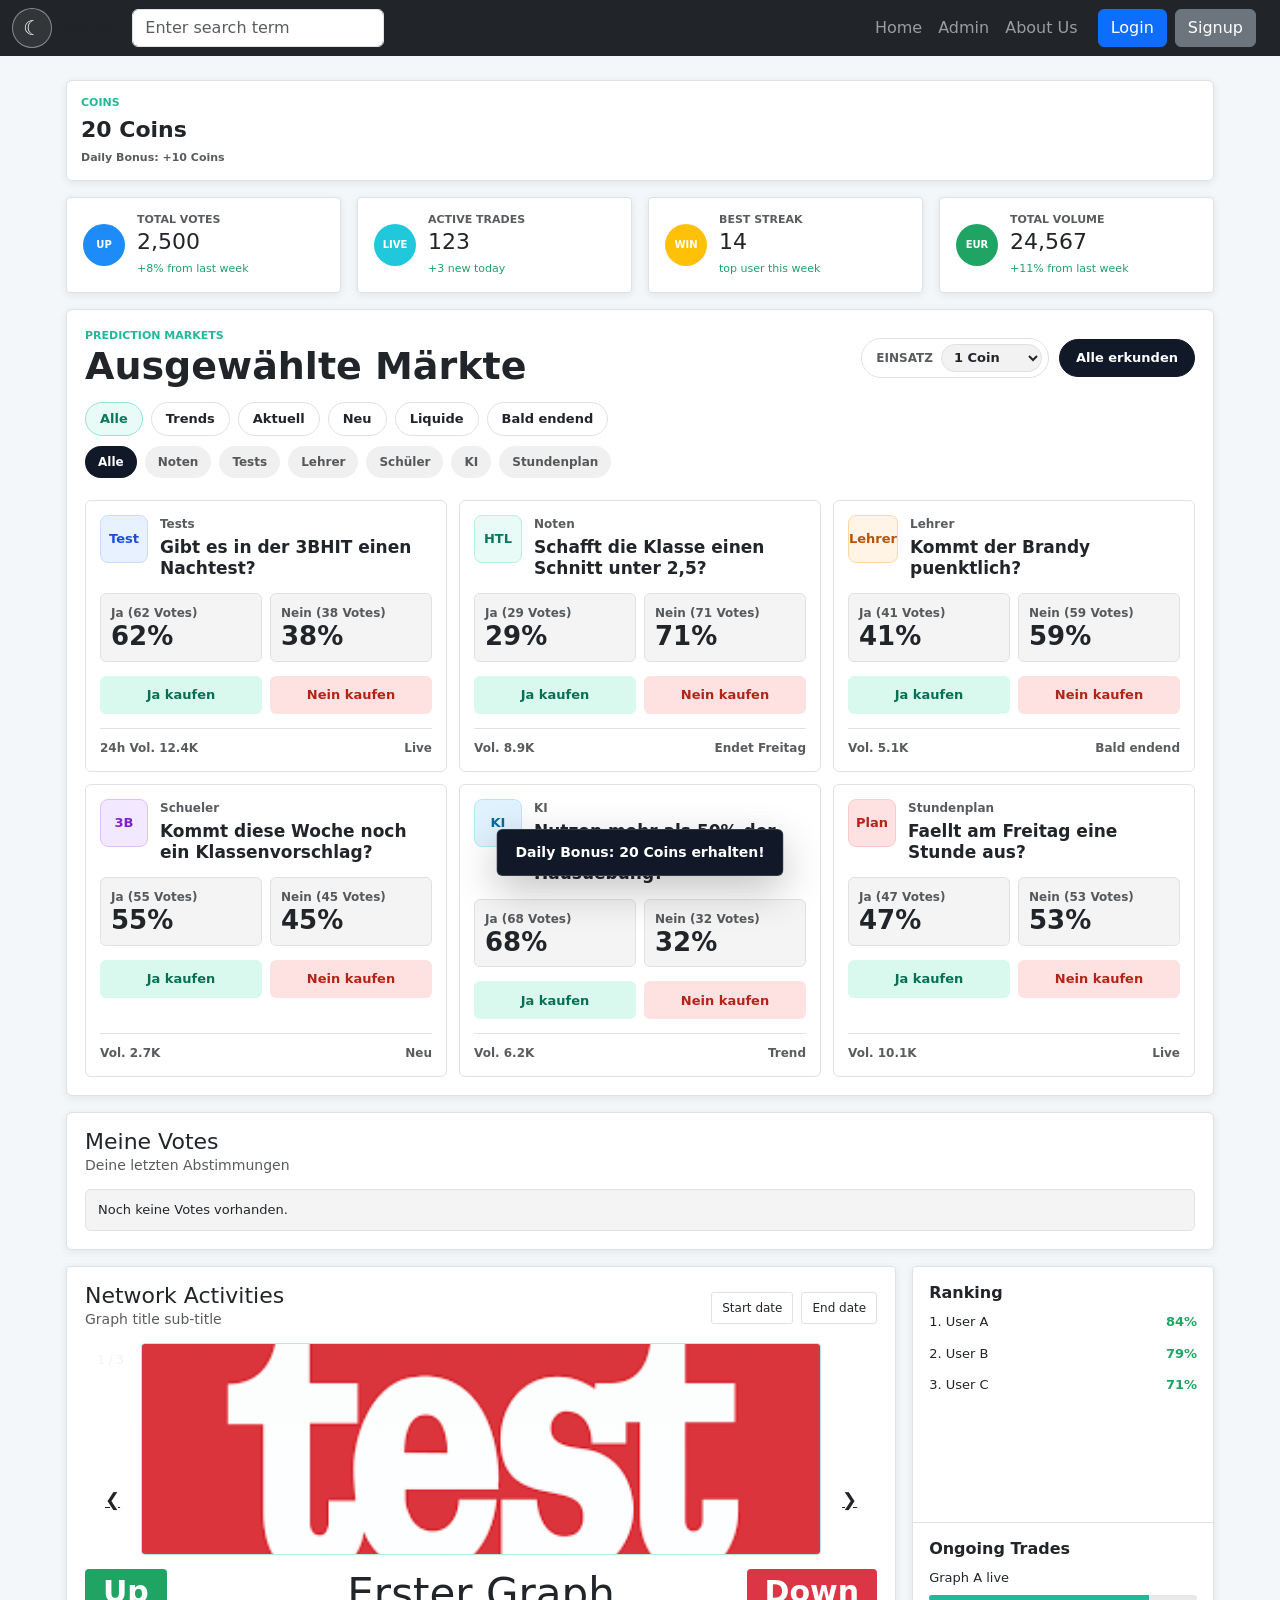
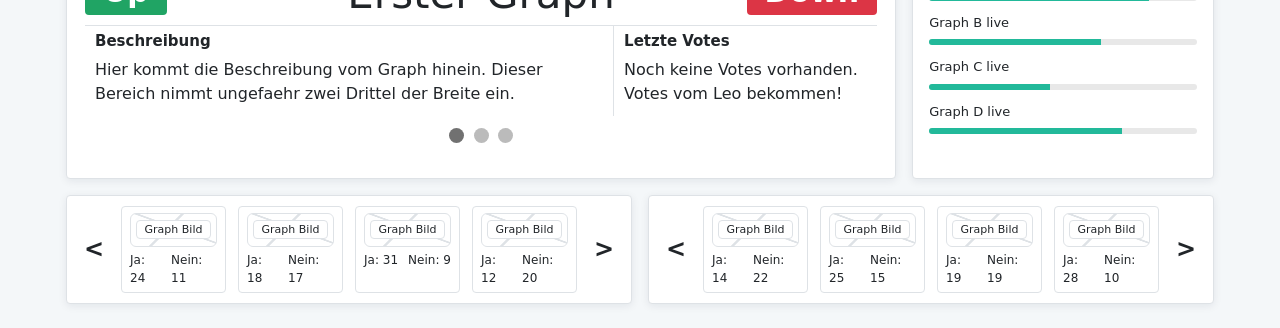
==== frontend/index.html @ 271ba91c "Added a Admin Page" ====
<!DOCTYPE html>
<html lang="en" data-bs-theme="light">
<head>
    <meta charset="UTF-8">
    <meta name="viewport" content="width=device-width, initial-scale=1.0">
    <title>Document</title>

    <!-- Bootstrap -->
    <script src="https://cdn.jsdelivr.net/npm/bootstrap@5.3.8/dist/js/bootstrap.bundle.min.js"></script>
    <link href="https://cdn.jsdelivr.net/npm/bootstrap@5.3.8/dist/css/bootstrap.min.css" rel="stylesheet">

    <link rel="stylesheet" href="style.css">
</head>

<body>
    <!--Navbar-->
    <nav class="navbar navbar-expand-lg navbar-dark bg-dark">
        <div class="container-fluid">

            <button class="navbar-toggler" type="button" data-bs-toggle="collapse" data-bs-target="#navbarNav">
                <span class="navbar-toggler-icon"></span>
            </button>

            <!-- Mode Button -->
            <button type="button" class="theme-toggle" id="ChangeModeButton" aria-label="Dark Mode aktivieren" title="Dark Mode aktivieren">
                <span id="modeIcon" aria-hidden="true">☾</span>
            </button>
<!--////////////////////////////////////////////////////////////////////////////////////////////////////////////////////////////////////////////////////////////////////////////////////////-->

            <!--Suchleiste-->
            <div class="navbar-search">
                <form>
                    <label for="search">Search:</label>
                    <input type="text" class="form-control" id="search" placeholder="Enter search term">
                </form>
            </div>

            <div class="collapse navbar-collapse" id="navbarNav">
                <ul class="navbar-nav">
                    <li class="nav-item"><a class="nav-link" href="#">Home</a></li>
                    <li class="nav-item"><a class="nav-link" href="admin.html">Admin</a></li>
                    <li class="nav-item"><a class="nav-link" href="#">About Us</a></li>
                </ul>
            </div>

            <div class="auth-area">
                <!--Login/Signup-->
                <div class="auth-buttons">
                    <button type="button" class="btn btn-primary" id="openLoginModal">Login</button>
                    <button type="button" class="btn btn-secondary" id="openSignupModal">Signup</button>
                </div>
            </div>
        </div>
    </nav>
<!--////////////////////////////////////////////////////////////////////////////////////////////////////////////////////////////////////////////////////////////////////////////////////////-->

<!-- Login Modal Logik -->
    <div class="auth-modal" id="loginModal">
        <form class="auth-modal-content auth-animate" action="/action_page.php" method="post">
            <div class="auth-modal-header">
                <h2>Login</h2>
                <button type="button" class="auth-close" data-close-modal="loginModal" title="Close Modal">&times;</button>
            </div>

            <label for="loginUsername"><b>Username</b></label>
            <input type="text" id="loginUsername" placeholder="Enter Username" name="uname" required>

            <label for="loginPassword"><b>Password</b></label>
            <input type="password" id="loginPassword" placeholder="Enter Password" name="psw" required>

            <button type="submit" class="auth-submit">Login</button>

            <label class="auth-checkbox">
                <input type="checkbox" checked="checked" name="remember"> Remember me
            </label>

            <div class="auth-modal-footer">
                <button type="button" class="auth-cancel" data-close-modal="loginModal">Cancel</button>
                <span>Forgot <a href="#">password?</a></span>
            </div>
        </form>
    </div>
<!--////////////////////////////////////////////////////////////////////////////////////////////////////////////////////////////////////////////////////////////////////////////////////////-->

<!-- Signup Modal Logik -->
    <div class="auth-modal" id="signupModal">
        <form class="auth-modal-content auth-animate" action="/action_page.php" method="post">
            <div class="auth-modal-header">
                <h2>Sign Up</h2>
                <button type="button" class="auth-close" data-close-modal="signupModal" title="Close Modal">&times;</button>
            </div>

            <label for="signupEmail"><b>Email</b></label>
            <input type="text" id="signupEmail" placeholder="Enter Email" name="email" required>

            <label for="signupPassword"><b>Password</b></label>
            <input type="password" id="signupPassword" placeholder="Enter Password" name="psw" required>

            <label for="signupPasswordRepeat"><b>Repeat Password</b></label>
            <input type="password" id="signupPasswordRepeat" placeholder="Repeat Password" name="psw-repeat" required>

            <label class="auth-checkbox">
                <input type="checkbox" checked="checked" name="remember"> Remember me
            </label>

            <p>By creating an account you agree to our <a href="#">Terms & Privacy</a>.</p>

            <div class="auth-actions">
                <button type="button" class="auth-cancel" data-close-modal="signupModal">Cancel</button>
                <button type="submit" class="auth-submit">Sign Up</button>
            </div>
        </form>
    </div>
<!--////////////////////////////////////////////////////////////////////////////////////////////////////////////////////////////////////////////////////////////////////////////////////////-->
    <div class="page-content">
        <aside class="coin-system" aria-label="Coin Punktesystem">
            <span class="coin-label">Coins</span>
            <strong><span id="coinBalance">10</span> Coins</strong>
            <small>Daily Bonus: +10 Coins</small> <!-- Einlösen von Bonus -->
        </aside>

        <section class="stats-grid">
            <article class="stat-card">
                <span class="stat-icon stat-blue">UP</span>
                <div>
                    <p>Total Votes</p>
                    <strong>2,500</strong>
                    <small>+8% from last week</small>
                </div>
            </article>
            <article class="stat-card">
                <span class="stat-icon stat-cyan">LIVE</span>
                <div>
                    <p>Active Trades</p>
                    <strong>123</strong>
                    <small>+3 new today</small>
                </div>
            </article>
            <article class="stat-card">
                <span class="stat-icon stat-yellow">WIN</span>
                <div>
                    <p>Best Streak</p>
                    <strong>14</strong>
                    <small>top user this week</small>
                </div>
            </article>
            <article class="stat-card">
                <span class="stat-icon stat-green">EUR</span>
                <div>
                    <p>Total Volume</p>
                    <strong>24,567</strong>
                    <small>+11% from last week</small>
                </div>
            </article>
        </section>

        <section class="market-discovery">
            <div class="market-discovery-header">
                <div>
                    <span class="market-kicker">Prediction Markets</span>
                    <h1>Ausgewählte Märkte</h1>
                </div>
                <div class="market-header-actions">
                    <label class="stake-control" for="coinStake">
                        Einsatz
                        <select id="coinStake">
                            <option value="1">1 Coin</option>
                            <option value="5">5 Coins</option>
                            <option value="10">10 Coins</option>
                        </select>
                    </label>
                    <button type="button" class="market-action">Alle erkunden</button>
                </div>
            </div>

            <div class="market-tabs" aria-label="Market filters">
                <button type="button" class="is-selected" data-market-status="all">Alle</button>
                <button type="button" data-market-status="trend">Trends</button>
                <button type="button" data-market-status="live">Aktuell</button>
                <button type="button" data-market-status="new">Neu</button>
                <button type="button" data-market-status="liquid">Liquide</button>
                <button type="button" data-market-status="ending">Bald endend</button>
            </div>

            <div class="market-topic-row">
                <span class="is-selected" data-market-topic="all">Alle</span>
                <span data-market-topic="noten">Noten</span>
                <span data-market-topic="tests">Tests</span>
                <span data-market-topic="lehrer">Lehrer</span>
                <span data-market-topic="schueler">Schüler</span>
                <span data-market-topic="ki">KI</span>
                <span data-market-topic="stundenplan">Stundenplan</span>
            </div>

            <div class="market-card-grid" id="marketCardGrid">
                <article class="prediction-card" data-market-topic="tests" data-market-status="trend live liquid">
                    <div class="prediction-card-top">
                        <div class="prediction-icon">Test</div>
                        <div>
                            <p>Tests</p>
                            <h2>Gibt es in der 3BHIT einen Nachtest?</h2>
                        </div>
                    </div>
                    <div class="prediction-outcomes">
                        <div>
                            <span>Ja</span>
                            <strong>62%</strong>
                        </div>
                        <div>
                            <span>Nein</span>
                            <strong>38%</strong>
                        </div>
                    </div>
                    <div class="prediction-buttons">
                        <button type="button" class="buy-yes">Ja kaufen</button>
                        <button type="button" class="buy-no">Nein kaufen</button>
                    </div>
                    <footer>
                        <span>24h Vol. 12.4K</span>
                        <span>Live</span>
                    </footer>
                </article>

                <article class="prediction-card" data-market-topic="noten" data-market-status="live ending">
                    <div class="prediction-card-top">
                        <div class="prediction-icon prediction-icon-green">HTL</div>
                        <div>
                            <p>Noten</p>
                            <h2>Schafft die Klasse einen Schnitt unter 2,5?</h2>
                        </div>
                    </div>
                    <div class="prediction-outcomes">
                        <div>
                            <span>Ja</span>
                            <strong>29%</strong>
                        </div>
                        <div>
                            <span>Nein</span>
                            <strong>71%</strong>
                        </div>
                    </div>
                    <div class="prediction-buttons">
                        <button type="button" class="buy-yes">Ja kaufen</button>
                        <button type="button" class="buy-no">Nein kaufen</button>
                    </div>
                    <footer>
                        <span>Vol. 8.9K</span>
                        <span>Endet Freitag</span>
                    </footer>
                </article>

                <article class="prediction-card" data-market-topic="lehrer" data-market-status="trend ending">
                    <div class="prediction-card-top">
                        <div class="prediction-icon prediction-icon-orange">Lehrer</div>
                        <div>
                            <p>Lehrer</p>
                            <h2>Kommt der Brandy pünktlich?</h2>
                        </div>
                    </div>
                    <div class="prediction-outcomes">
                        <div>
                            <span>Ja</span>
                            <strong>41%</strong>
                        </div>
                        <div>
                            <span>Nein</span>
                            <strong>59%</strong>
                        </div>
                    </div>
                    <div class="prediction-buttons">
                        <button type="button" class="buy-yes">Ja kaufen</button>
                        <button type="button" class="buy-no">Nein kaufen</button>
                    </div>
                    <footer>
                        <span>Vol. 5.1K</span>
                        <span>Bald endend</span>
                    </footer>
                </article>

                <article class="prediction-card" data-market-topic="schueler" data-market-status="new live">
                    <div class="prediction-card-top">
                        <div class="prediction-icon prediction-icon-purple">3B</div>
                        <div>
                            <p>Schüler</p>
                            <h2>Kommt diese Woche noch ein Klassenvorschlag?</h2>
                        </div>
                    </div>
                    <div class="prediction-outcomes">
                        <div>
                            <span>Ja</span>
                            <strong>55%</strong>
                        </div>
                        <div>
                            <span>Nein</span>
                            <strong>45%</strong>
                        </div>
                    </div>
                    <div class="prediction-buttons">
                        <button type="button" class="buy-yes">Ja kaufen</button>
                        <button type="button" class="buy-no">Nein kaufen</button>
                    </div>
                    <footer>
                        <span>Vol. 2.7K</span>
                        <span>Neu</span>
                    </footer>
                </article>

                <article class="prediction-card" data-market-topic="ki" data-market-status="trend new">
                    <div class="prediction-card-top">
                        <div class="prediction-icon prediction-icon-blue">KI</div>
                        <div>
                            <p>KI</p>
                            <h2>Nutzen mehr als 50% der Klasse KI fuer die Hausuebung?</h2>
                        </div>
                    </div>
                    <div class="prediction-outcomes">
                        <div>
                            <span>Ja</span>
                            <strong>68%</strong>
                        </div>
                        <div>
                            <span>Nein</span>
                            <strong>32%</strong>
                        </div>
                    </div>
                    <div class="prediction-buttons">
                        <button type="button" class="buy-yes">Ja kaufen</button>
                        <button type="button" class="buy-no">Nein kaufen</button>
                    </div>
                    <footer>
                        <span>Vol. 6.2K</span>
                        <span>Trend</span>
                    </footer>
                </article>

                <article class="prediction-card" data-market-topic="stundenplan" data-market-status="live liquid">
                    <div class="prediction-card-top">
                        <div class="prediction-icon prediction-icon-red">Plan</div>
                        <div>
                            <p>Stundenplan</p>
                            <h2>Fällt am Freitag eine Stunde aus?</h2>
                        </div>
                    </div>
                    <div class="prediction-outcomes">
                        <div>
                            <span>Ja</span>
                            <strong>47%</strong>
                        </div>
                        <div>
                            <span>Nein</span>
                            <strong>53%</strong>
                        </div>
                    </div>
                    <div class="prediction-buttons">
                        <button type="button" class="buy-yes">Ja kaufen</button>
                        <button type="button" class="buy-no">Nein kaufen</button>
                    </div>
                    <footer>
                        <span>Vol. 10.1K</span>
                        <span>Live</span>
                    </footer>
                </article>
            </div>

            <div class="market-empty-state" id="marketEmptyState">
                Keine Markets gefunden.
            </div>
        </section>

        <section class="my-votes-panel">
            <div class="panel-header">
                <div>
                    <h2>Meine Votes</h2>
                    <span>Deine letzten Abstimmungen</span>
                </div>
            </div>
            <ul id="myVotesList" class="my-votes-list">
                <li>Noch keine Votes vorhanden.</li>
            </ul>
        </section>

        <section class="dashboard-main">
            <div class="graph-overview">
                <div class="panel-header">
                    <div>
                        <h2>Network Activities</h2>
                        <span>Graph title sub-title</span>
                    </div>
                    <div class="date-filter">
                        <button type="button">Start date</button>
                        <button type="button">End date</button>
                    </div>
                </div>

                <!-- Slideshow container -->
                <div class="slideshow-container">

            <!-- Full-width images with number and caption text -->
            <div class="mySlides slide-fade">
                <div class="numbertext">1 / 3</div>
                <div class="slide-image">
                    <img src="images/Download.png" alt="Testbild">
                </div>

                <div class="graph-vote-row">
                    <button type="button" class="vote-button vote-up">Up</button>
                    <h1 class="graph-title">Erster Graph</h1>
                    <button type="button" class="vote-button vote-down">Down</button>
                </div>

                <div class="graph-details">
                    <section class="graph-description">
                        <h2>Beschreibung</h2>
                        <p>Hier kommt die Beschreibung vom Graph hinein. Dieser Bereich nimmt ungefaehr zwei Drittel der Breite ein.</p>
                    </section>

                    <section class="latest-votes">
                        <h2>Letzte Votes</h2>
                        <p>Noch keine Votes vorhanden.</p>
                        <p>Votes vom Leo bekommen!</p>
                    </section>
                </div>
            </div>

            <div class="mySlides slide-fade">
                <div class="numbertext">2 / 3</div>
                <div class="slide-image">
                    <img src="images/Download.png" alt="Testbild">
                </div>

                <div class="graph-vote-row">
                    <button type="button" class="vote-button vote-up">Up</button>
                    <h1 class="graph-title">Zweiter Graph</h1>
                    <button type="button" class="vote-button vote-down">Down</button>
                </div>

                <div class="graph-details">
                    <section class="graph-description">
                        <h2>Beschreibung</h2>
                        <p>Beschreibung fuer den zweiten Graph. Auch dieser Text ist Teil der Slideshow.</p>
                    </section>

                    <section class="latest-votes">
                        <h2>Letzte Votes</h2>
                        <p>Vote 1: Up</p>
                        <p>Votes vom Leo bekommen!</p>
                    </section>
                </div>
            </div>

            <div class="mySlides slide-fade">
                <div class="numbertext">3 / 3</div>
                <div class="slide-image">
                    <img src="images/Download.png" alt="Testbild">
                </div>

                <div class="graph-vote-row">
                    <button type="button" class="vote-button vote-up">Up</button>
                    <h1 class="graph-title">Dritter Graph</h1>
                    <button type="button" class="vote-button vote-down">Down</button>
                </div>

                <div class="graph-details">
                    <section class="graph-description">
                        <h2>Beschreibung</h2>
                        <p>Beschreibung fuer den dritten Graph. Beim Weiterklicken wechselt jetzt der ganze Block.</p>
                    </section>

                    <section class="latest-votes">
                        <h2>Letzte Votes</h2>
                        <p>Vote 1: Down</p>
                        <p>Votes vom Leo bekommen!</p>
                    </section>
                </div>
            </div>
        </div>

        <!-- Next and previous buttons -->
        <a class="prev" onclick="plusSlides(-1)">&#10094;</a>
        <a class="next" onclick="plusSlides(1)">&#10095;</a>

        <!-- The dots/circles -->
        <div class="slide-dots">
            <span class="dot" onclick="currentSlide(1)"></span>
            <span class="dot" onclick="currentSlide(2)"></span>
            <span class="dot" onclick="currentSlide(3)"></span>
        </div>

            </div>

            <aside class="ongoing-trades-panel">
                <section class="ranking-section">
                    <h2>Ranking</h2>
                    <ul class="ranking-list">
                        <li><span>1. User A</span><strong>84%</strong></li>
                        <li><span>2. User B</span><strong>79%</strong></li>
                        <li><span>3. User C</span><strong>71%</strong></li>
                    </ul>
                </section>

                <section class="ongoing-section">
                    <h2>Ongoing Trades</h2>
                    <ul class="ongoing-list">
                        <li>
                            <span>Graph A live</span>
                            <div class="trade-progress"><span style="width: 82%"></span></div>
                        </li>
                        <li>
                            <span>Graph B live</span>
                            <div class="trade-progress"><span style="width: 64%"></span></div>
                        </li>
                        <li>
                            <span>Graph C live</span>
                            <div class="trade-progress"><span style="width: 45%"></span></div>
                        </li>
                        <li>
                            <span>Graph D live</span>
                            <div class="trade-progress"><span style="width: 72%"></span></div>
                        </li>
                    </ul>
                </section>
            </aside>
        </section>

    <div class="trades-area">
        <div class="expired-trades-wrapper">
            <div class="expired-trades-slider" data-trade-slider>
                <button type="button" class="trade-arrow trade-prev" data-trade-direction="-1">&lt;</button>

                <div class="trade-slide is-active">
                    <article class="expired-trade-card">
                        <div class="trade-graph-placeholder">
                            <span>Graph Bild</span>
                        </div>
                        <div class="trade-result">
                            <span>Ja: 24</span>
                            <span>Nein: 11</span>
                        </div>
                    </article>
                    <article class="expired-trade-card">
                        <div class="trade-graph-placeholder">
                            <span>Graph Bild</span>
                        </div>
                        <div class="trade-result">
                            <span>Ja: 18</span>
                            <span>Nein: 17</span>
                        </div>
                    </article>
                    <article class="expired-trade-card">
                        <div class="trade-graph-placeholder">
                            <span>Graph Bild</span>
                        </div>
                        <div class="trade-result">
                            <span>Ja: 31</span>
                            <span>Nein: 9</span>
                        </div>
                    </article>
                    <article class="expired-trade-card">
                        <div class="trade-graph-placeholder">
                            <span>Graph Bild</span>
                        </div>
                        <div class="trade-result">
                            <span>Ja: 12</span>
                            <span>Nein: 20</span>
                        </div>
                    </article>
                </div>

                <div class="trade-slide">
                    <article class="expired-trade-card">
                        <div class="trade-graph-placeholder">
                            <span>Graph Bild</span>
                        </div>
                        <div class="trade-result">
                            <span>Ja: 20</span>
                            <span>Nein: 14</span>
                        </div>
                    </article>
                    <article class="expired-trade-card">
                        <div class="trade-graph-placeholder">
                            <span>Graph Bild</span>
                        </div>
                        <div class="trade-result">
                            <span>Ja: 27</span>
                            <span>Nein: 8</span>
                        </div>
                    </article>
                    <article class="expired-trade-card">
                        <div class="trade-graph-placeholder">
                            <span>Graph Bild</span>
                        </div>
                        <div class="trade-result">
                            <span>Ja: 16</span>
                            <span>Nein: 21</span>
                        </div>
                    </article>
                    <article class="expired-trade-card">
                        <div class="trade-graph-placeholder">
                            <span>Graph Bild</span>
                        </div>
                        <div class="trade-result">
                            <span>Ja: 30</span>
                            <span>Nein: 13</span>
                        </div>
                    </article>
                </div>

                <button type="button" class="trade-arrow trade-next" data-trade-direction="1">&gt;</button>
            </div>

            <div class="expired-trades-slider" data-trade-slider>
                <button type="button" class="trade-arrow trade-prev" data-trade-direction="-1">&lt;</button>

                <div class="trade-slide is-active">
                    <article class="expired-trade-card">
                        <div class="trade-graph-placeholder">
                            <span>Graph Bild</span>
                        </div>
                        <div class="trade-result">
                            <span>Ja: 14</span>
                            <span>Nein: 22</span>
                        </div>
                    </article>
                    <article class="expired-trade-card">
                        <div class="trade-graph-placeholder">
                            <span>Graph Bild</span>
                        </div>
                        <div class="trade-result">
                            <span>Ja: 25</span>
                            <span>Nein: 15</span>
                        </div>
                    </article>
                    <article class="expired-trade-card">
                        <div class="trade-graph-placeholder">
                            <span>Graph Bild</span>
                        </div>
                        <div class="trade-result">
                            <span>Ja: 19</span>
                            <span>Nein: 19</span>
                        </div>
                    </article>
                    <article class="expired-trade-card">
                        <div class="trade-graph-placeholder">
                            <span>Graph Bild</span>
                        </div>
                        <div class="trade-result">
                            <span>Ja: 28</span>
                            <span>Nein: 10</span>
                        </div>
                    </article>
                </div>

                <div class="trade-slide">
                    <article class="expired-trade-card">
                        <div class="trade-graph-placeholder">
                            <span>Graph Bild</span>
                        </div>
                        <div class="trade-result">
                            <span>Ja: 11</span>
                            <span>Nein: 26</span>
                        </div>
                    </article>
                    <article class="expired-trade-card">
                        <div class="trade-graph-placeholder">
                            <span>Graph Bild</span>
                        </div>
                        <div class="trade-result">
                            <span>Ja: 22</span>
                            <span>Nein: 16</span>
                        </div>
                    </article>
                    <article class="expired-trade-card">
                        <div class="trade-graph-placeholder">
                            <span>Graph Bild</span>
                        </div>
                        <div class="trade-result">
                            <span>Ja: 35</span>
                            <span>Nein: 7</span>
                        </div>
                    </article>
                    <article class="expired-trade-card">
                        <div class="trade-graph-placeholder">
                            <span>Graph Bild</span>
                        </div>
                        <div class="trade-result">
                            <span>Ja: 17</span>
                            <span>Nein: 24</span>
                        </div>
                    </article>
                </div>

                <button type="button" class="trade-arrow trade-next" data-trade-direction="1">&gt;</button>
            </div>
        </div>
    </div>
    </div>

<footer>
    
</footer>

    <div class="vote-toast" id="voteToast" role="status" aria-live="polite"></div>

    <script src="script.js"></script>
</body>
</html>
---- frontend/style.css ----
html,
body {
    overflow-x: hidden;
}

body {
    background: #f4f7f9;
    transition: 0.3s;
}

[data-bs-theme="dark"] body {
    background: #101722;
}

.navbar .container-fluid {
  gap: 12px;
}

.nav-link:hover {
    transform: scale(1.1);
}

.navbar-toggler {
    border: none;
}

.theme-toggle {
  align-items: center;
  background: rgba(255, 255, 255, 0.08);
  border: 1px solid rgba(255, 255, 255, 0.42);
  border-radius: 50%;
  color: #ffffff;
  cursor: pointer;
  display: inline-flex;
  flex: 0 0 40px;
  font-size: 20px;
  height: 40px;
  justify-content: center;
  line-height: 1;
  transition: background 0.2s ease, transform 0.2s ease;
  width: 40px;
}

.theme-toggle:hover {
  background: rgba(255, 255, 255, 0.18);
  transform: translateY(-1px);
}

.auth-area {
  position: relative;
}

.auth-buttons {
  display: flex;
  gap: 8px;
  padding-right: 12px;
}

#navbarNav {
  flex-grow: 0;
  margin-left: auto;
}

.navbar-search {
  flex: 0 1 320px;
}

.navbar-search form {
  align-items: center;
  display: flex;
  gap: 8px;
  margin: 0;
}

.navbar-search .form-control {
  min-width: 0;
}

.auth-modal {
  display: none;
  position: fixed;
  z-index: 1050;
  left: 0;
  top: 0;
  width: 100%;
  height: 100%;
  overflow: auto;
  background-color: rgba(0, 0, 0, 0.55);
  padding: 60px 16px 24px;
}

.auth-modal.is-open {
  display: block;
}

.auth-modal-content {
  background-color: var(--bs-body-bg);
  color: var(--bs-body-color);
  margin: 0 auto;
  border: 1px solid var(--bs-border-color);
  border-radius: 8px;
  width: min(100%, 520px);
  padding: 24px;
  box-shadow: 0 18px 50px rgba(0, 0, 0, 0.35);
}

.auth-modal-header {
  display: flex;
  align-items: center;
  justify-content: space-between;
  gap: 16px;
  margin-bottom: 16px;
}

.auth-modal-header h2 {
  margin: 0;
  font-size: 28px;
}

.auth-close {
  border: 0;
  background: transparent;
  color: var(--bs-body-color);
  cursor: pointer;
  font-size: 34px;
  font-weight: bold;
  line-height: 1;
  padding: 0 4px;
}

.auth-close:hover {
  color: #dc3545;
}

.auth-modal input[type=text],
.auth-modal input[type=password] {
  width: 100%;
  padding: 12px 14px;
  margin: 8px 0 16px;
  display: inline-block;
  border: 1px solid var(--bs-border-color);
  border-radius: 6px;
  background: var(--bs-body-bg);
  color: var(--bs-body-color);
}

.auth-modal input[type=text]:focus,
.auth-modal input[type=password]:focus {
  border-color: #0d6efd;
  outline: none;
}

.auth-submit,
.auth-cancel {
  border: 0;
  border-radius: 6px;
  color: white;
  cursor: pointer;
  padding: 12px 18px;
}

.auth-submit {
  background-color: #198754;
}

.auth-cancel {
  background-color: #dc3545;
}

.auth-submit:hover,
.auth-cancel:hover {
  opacity: 0.85;
}

.auth-checkbox {
  display: block;
  margin: 12px 0;
}

.auth-modal-footer,
.auth-actions {
  display: flex;
  align-items: center;
  justify-content: space-between;
  gap: 16px;
  margin-top: 16px;
}

.auth-actions .auth-cancel,
.auth-actions .auth-submit {
  width: 50%;
}

.auth-animate {
  animation: auth-zoom 0.25s;
}

@keyframes auth-zoom {
  from {transform: scale(0.95); opacity: 0}
  to {transform: scale(1); opacity: 1}
}

@media screen and (max-width: 360px) {
  .auth-modal-footer,
  .auth-actions {
    align-items: stretch;
    flex-direction: column;
  }

  .auth-actions .auth-cancel,
  .auth-actions .auth-submit {
    width: 100%;
  }
}

/* Slideshow */
* {box-sizing:border-box}

.page-content {
  margin: 24px auto;
  max-width: 1180px;
  padding: 0 16px;
  position: relative;
  width: 100%;
}

.coin-system {
  background: var(--bs-body-bg);
  border: 1px solid var(--bs-border-color);
  border-radius: 6px;
  box-shadow: 0 2px 8px rgba(16, 31, 49, 0.08);
  left: -156px;
  padding: 14px;
  position: absolute;
  top: 0;
  width: 140px;
}

.coin-label {
  color: #22b99a;
  display: block;
  font-size: 11px;
  font-weight: 800;
  letter-spacing: 0;
  margin-bottom: 6px;
  text-transform: uppercase;
}

.coin-system strong {
  display: block;
  font-size: 22px;
  line-height: 1.1;
}

.coin-system small {
  color: var(--bs-secondary-color);
  display: block;
  font-size: 11px;
  font-weight: 700;
  margin-top: 8px;
}

.vote-toast {
  background: #111827;
  border: 1px solid rgba(255, 255, 255, 0.14);
  border-radius: 6px;
  bottom: 24px;
  box-shadow: 0 14px 40px rgba(0, 0, 0, 0.24);
  color: #ffffff;
  font-size: 14px;
  font-weight: 700;
  left: 50%;
  opacity: 0;
  padding: 12px 18px;
  pointer-events: none;
  position: fixed;
  transform: translate(-50%, 12px);
  transition: opacity 0.2s ease, transform 0.2s ease;
  z-index: 1100;
}

.vote-toast.is-visible {
  opacity: 1;
  transform: translate(-50%, 0);
}

.stats-grid {
  display: grid;
  gap: 16px;
  grid-template-columns: repeat(4, minmax(0, 1fr));
  margin-bottom: 16px;
}

.stat-card {
  align-items: center;
  background: var(--bs-body-bg);
  border: 1px solid var(--bs-border-color);
  border-radius: 4px;
  box-shadow: 0 2px 8px rgba(16, 31, 49, 0.08);
  display: flex;
  gap: 12px;
  min-height: 86px;
  padding: 14px 16px;
}

.stat-icon {
  align-items: center;
  border-radius: 50%;
  color: white;
  display: flex;
  flex: 0 0 42px;
  font-size: 10px;
  font-weight: 700;
  height: 42px;
  justify-content: center;
  letter-spacing: 0;
  width: 42px;
}

.stat-blue { background: #1d8cf8; }
.stat-cyan { background: #21c8db; }
.stat-yellow { background: #ffc107; }
.stat-green { background: #20a464; }

.stat-card p {
  color: var(--bs-secondary-color);
  font-size: 11px;
  font-weight: 700;
  margin: 0;
  text-transform: uppercase;
}

.stat-card strong {
  display: block;
  font-size: 22px;
  font-weight: 500;
  line-height: 1.2;
}

.stat-card small {
  color: #22a06b;
  display: block;
  font-size: 11px;
  margin-top: 6px;
}

.market-discovery {
  background: var(--bs-body-bg);
  border: 1px solid var(--bs-border-color);
  border-radius: 6px;
  box-shadow: 0 2px 8px rgba(16, 31, 49, 0.08);
  margin-bottom: 16px;
  padding: 18px;
}

.market-discovery-header {
  align-items: center;
  display: flex;
  gap: 16px;
  justify-content: space-between;
  margin-bottom: 14px;
}

.market-header-actions {
  align-items: center;
  display: flex;
  gap: 10px;
}

.market-kicker {
  color: #22b99a;
  display: block;
  font-size: 11px;
  font-weight: 800;
  letter-spacing: 0;
  text-transform: uppercase;
}

.market-discovery h1 {
  font-size: clamp(24px, 4vw, 38px);
  font-weight: 700;
  line-height: 1.1;
  margin: 2px 0 0;
}

.market-action,
.market-tabs button,
.market-topic-row span {
  border-radius: 999px;
  white-space: nowrap;
}

.market-action {
  background: #111827;
  border: 1px solid #111827;
  color: #ffffff;
  font-size: 13px;
  font-weight: 700;
  min-height: 38px;
  padding: 8px 16px;
}

.stake-control {
  align-items: center;
  border: 1px solid var(--bs-border-color);
  border-radius: 999px;
  color: var(--bs-secondary-color);
  display: flex;
  font-size: 12px;
  font-weight: 800;
  gap: 8px;
  min-height: 38px;
  padding: 5px 6px 5px 14px;
  text-transform: uppercase;
}

.stake-control select {
  background: rgba(128, 128, 128, 0.1);
  border: 1px solid var(--bs-border-color);
  border-radius: 999px;
  color: var(--bs-body-color);
  font-size: 13px;
  font-weight: 800;
  min-height: 28px;
  padding: 2px 8px;
}

[data-bs-theme="dark"] .market-action {
  background: #f8fafc;
  border-color: #f8fafc;
  color: #111827;
}

.market-tabs,
.market-topic-row {
  display: flex;
  gap: 8px;
  overflow-x: auto;
  padding-bottom: 8px;
}

.market-tabs button {
  background: transparent;
  border: 1px solid var(--bs-border-color);
  color: var(--bs-body-color);
  font-size: 13px;
  font-weight: 700;
  min-height: 34px;
  padding: 6px 14px;
}

.market-tabs button.is-selected {
  background: #e8fbf6;
  border-color: #93e5d1;
  color: #08785f;
}

[data-bs-theme="dark"] .market-tabs button.is-selected {
  background: rgba(34, 185, 154, 0.18);
  border-color: rgba(34, 185, 154, 0.46);
  color: #6ee7c8;
}

.market-topic-row {
  margin: 2px 0 14px;
}

.market-topic-row span {
  background: rgba(128, 128, 128, 0.12);
  border: 1px solid transparent;
  color: var(--bs-secondary-color);
  cursor: pointer;
  font-size: 12px;
  font-weight: 700;
  padding: 6px 12px;
}

.market-topic-row span.is-selected {
  background: #111827;
  color: #ffffff;
}

[data-bs-theme="dark"] .market-topic-row span.is-selected {
  background: #f8fafc;
  color: #111827;
}

.market-card-grid {
  display: grid;
  gap: 12px;
  grid-template-columns: repeat(3, minmax(0, 1fr));
}

.market-empty-state {
  background: rgba(128, 128, 128, 0.09);
  border: 1px dashed var(--bs-border-color);
  border-radius: 6px;
  color: var(--bs-secondary-color);
  display: none;
  font-size: 14px;
  font-weight: 700;
  margin-top: 12px;
  padding: 18px;
  text-align: center;
}

.market-empty-state.is-visible {
  display: block;
}

.prediction-card {
  border: 1px solid var(--bs-border-color);
  border-radius: 6px;
  display: flex;
  flex-direction: column;
  gap: 14px;
  min-height: 244px;
  padding: 14px;
}

.prediction-card.is-hidden {
  display: none;
}

.prediction-card-top {
  align-items: flex-start;
  display: flex;
  gap: 12px;
}

.prediction-icon {
  align-items: center;
  background: #e8f1ff;
  border: 1px solid #c7dcff;
  border-radius: 8px;
  color: #1d4ed8;
  display: flex;
  flex: 0 0 48px;
  font-size: 13px;
  font-weight: 800;
  height: 48px;
  justify-content: center;
}

.prediction-icon-green {
  background: #e8fbf6;
  border-color: #b9efdf;
  color: #08785f;
}

.prediction-icon-orange {
  background: #fff4e6;
  border-color: #ffd7a1;
  color: #b45309;
}

.prediction-icon-purple {
  background: #f2e8ff;
  border-color: #dbc2ff;
  color: #7e22ce;
}

.prediction-icon-blue {
  background: #e0f2fe;
  border-color: #bae6fd;
  color: #0369a1;
}

.prediction-icon-red {
  background: #fee2e2;
  border-color: #fecaca;
  color: #b42318;
}

.prediction-card p {
  color: var(--bs-secondary-color);
  font-size: 12px;
  font-weight: 700;
  margin: 0 0 4px;
}

.prediction-card h2 {
  font-size: 17px;
  font-weight: 700;
  line-height: 1.25;
  margin: 0;
}

.prediction-outcomes {
  display: grid;
  gap: 8px;
  grid-template-columns: repeat(2, minmax(0, 1fr));
}

.prediction-outcomes div {
  background: rgba(128, 128, 128, 0.09);
  border: 1px solid var(--bs-border-color);
  border-radius: 6px;
  padding: 10px;
}

.prediction-outcomes span {
  color: var(--bs-secondary-color);
  display: block;
  font-size: 12px;
  font-weight: 700;
}

.prediction-outcomes strong {
  display: block;
  font-size: 26px;
  line-height: 1.1;
}

.prediction-buttons {
  display: grid;
  gap: 8px;
  grid-template-columns: repeat(2, minmax(0, 1fr));
}

.prediction-buttons button {
  border: 0;
  border-radius: 6px;
  cursor: pointer;
  font-size: 13px;
  font-weight: 800;
  min-height: 38px;
  padding: 8px 10px;
}

.buy-yes {
  background: #d9f8ee;
  color: #067052;
}

.buy-no {
  background: #fee2e2;
  color: #b42318;
}

.prediction-buttons button.is-selected {
  box-shadow: 0 0 0 3px rgba(34, 185, 154, 0.24);
  transform: translateY(-1px);
}

.prediction-card footer {
  align-items: center;
  border-top: 1px solid var(--bs-border-color);
  color: var(--bs-secondary-color);
  display: flex;
  font-size: 12px;
  font-weight: 700;
  justify-content: space-between;
  margin-top: auto;
  padding-top: 10px;
}

.my-votes-panel {
  background: var(--bs-body-bg);
  border: 1px solid var(--bs-border-color);
  border-radius: 6px;
  box-shadow: 0 2px 8px rgba(16, 31, 49, 0.08);
  margin-bottom: 16px;
  padding: 18px;
}

.my-votes-list {
  display: grid;
  gap: 8px;
  list-style: none;
  margin: 0;
  padding: 0;
}

.my-votes-list li {
  align-items: center;
  background: rgba(128, 128, 128, 0.09);
  border: 1px solid var(--bs-border-color);
  border-radius: 6px;
  color: var(--bs-body-color);
  display: flex;
  flex-wrap: wrap;
  font-size: 13px;
  gap: 10px;
  justify-content: space-between;
  padding: 10px 12px;
}

.my-votes-list span {
  color: var(--bs-secondary-color);
  font-weight: 700;
}

.admin-page {
  margin: 24px auto;
  max-width: 1100px;
  padding: 0 16px;
}

.admin-login-panel,
.admin-dashboard,
.admin-tool-card,
.admin-users-panel {
  background: var(--bs-body-bg);
  border: 1px solid var(--bs-border-color);
  border-radius: 6px;
  box-shadow: 0 2px 8px rgba(16, 31, 49, 0.08);
}

.admin-login-panel {
  margin: 56px auto 0;
  max-width: 420px;
  padding: 22px;
}

.admin-login-panel h1,
.admin-dashboard h1,
.admin-tool-card h2,
.admin-users-panel h2 {
  margin: 0 0 14px;
}

.admin-login-panel label,
.admin-user-search label {
  color: var(--bs-secondary-color);
  display: block;
  font-size: 12px;
  font-weight: 800;
  margin-bottom: 6px;
  text-transform: uppercase;
}

.admin-login-panel input,
.admin-user-search input {
  background: var(--bs-body-bg);
  border: 1px solid var(--bs-border-color);
  border-radius: 6px;
  color: var(--bs-body-color);
  margin-bottom: 14px;
  min-height: 40px;
  padding: 8px 10px;
  width: 100%;
}

.admin-login-panel button,
.admin-dashboard button {
  border: 0;
  border-radius: 6px;
  cursor: pointer;
  font-weight: 800;
  min-height: 38px;
  padding: 8px 12px;
}

.admin-login-panel button,
#adminLogoutButton {
  background: #111827;
  color: #ffffff;
}

.admin-dashboard {
  padding: 18px;
}

.admin-dashboard.is-hidden,
.admin-login-panel.is-hidden {
  display: none;
}

.admin-dashboard-header {
  align-items: center;
  display: flex;
  gap: 16px;
  justify-content: space-between;
  margin-bottom: 16px;
}

.admin-dashboard-header span {
  color: #22b99a;
  display: block;
  font-size: 11px;
  font-weight: 800;
  text-transform: uppercase;
}

.admin-actions-grid {
  display: grid;
  gap: 12px;
  grid-template-columns: repeat(2, minmax(0, 1fr));
  margin-bottom: 16px;
}

.admin-tool-card,
.admin-users-panel {
  padding: 16px;
}

.admin-tool-card p {
  color: var(--bs-secondary-color);
  font-size: 14px;
}

.danger-button {
  background: #fee2e2;
  color: #b42318;
}

.admin-user-list {
  display: grid;
  gap: 10px;
  list-style: none;
  margin: 0;
  padding: 0;
}

.admin-user-list li {
  align-items: center;
  background: rgba(128, 128, 128, 0.09);
  border: 1px solid var(--bs-border-color);
  border-radius: 6px;
  display: flex;
  gap: 12px;
  justify-content: space-between;
  padding: 12px;
}

.admin-user-list strong,
.admin-user-list span,
.admin-user-list small {
  display: block;
}

.admin-user-list span,
.admin-user-list small,
.admin-message {
  color: var(--bs-secondary-color);
}

.admin-user-actions {
  display: flex;
  flex-wrap: wrap;
  gap: 8px;
  justify-content: flex-end;
}

.admin-user-actions button {
  background: rgba(128, 128, 128, 0.14);
  color: var(--bs-body-color);
}

.admin-message {
  font-weight: 700;
  margin: 12px 0 0;
}

.dashboard-main {
  align-items: stretch;
  display: grid;
  gap: 16px;
  grid-template-columns: minmax(0, 2.2fr) minmax(240px, 0.8fr);
  margin-bottom: 16px;
}

.graph-overview {
  background: var(--bs-body-bg);
  border: 1px solid var(--bs-border-color);
  border-radius: 4px;
  box-shadow: 0 2px 8px rgba(16, 31, 49, 0.08);
  margin: 0;
  padding: 18px;
  position: relative;
  width: 100%;
}

.panel-header {
  align-items: center;
  display: flex;
  gap: 16px;
  justify-content: space-between;
  margin-bottom: 12px;
}

.panel-header h2 {
  font-size: 22px;
  font-weight: 500;
  line-height: 1;
  margin: 0;
}

.panel-header span {
  color: var(--bs-secondary-color);
  font-size: 14px;
}

.date-filter {
  display: flex;
  gap: 8px;
}

.date-filter button {
  background: transparent;
  border: 1px solid var(--bs-border-color);
  border-radius: 3px;
  color: var(--bs-body-color);
  font-size: 12px;
  min-height: 32px;
  padding: 5px 10px;
}

/* Slideshow container */
.slideshow-container {
  margin: 0;
  min-height: 340px;
  position: relative;
}

.mySlides {
  display: none;
}

.slide-image {
  background:
    linear-gradient(rgba(31, 193, 166, 0.08) 1px, transparent 1px),
    linear-gradient(90deg, rgba(31, 193, 166, 0.08) 1px, transparent 1px),
    linear-gradient(180deg, rgba(34, 187, 153, 0.16), rgba(29, 140, 248, 0.08));
  background-size: 100% 40px, 60px 100%, 100% 100%;
  border: 1px solid #b7e8e1;
  border-radius: 4px;
  margin: 0 auto;
  max-width: 680px;
  min-height: 210px;
  overflow: hidden;
}

.slide-image img {
  display: block;
  height: 210px;
  object-fit: cover;
  opacity: 0.9;
  width: 100%;
}

/* Next & previous buttons */
.prev, .next {
  cursor: pointer;
  position: absolute;
  top: 44%;
  width: auto;
  margin-top: -22px;
  padding: 16px;
  color: var(--bs-body-color);
  font-weight: bold;
  font-size: 18px;
  transition: 0.6s ease;
  border-radius: 0 3px 3px 0;
  user-select: none;
}

.prev {
  left: 22px;
}

/* Position the "next button" to the right */
.next {
  right: 22px;
  border-radius: 3px 0 0 3px;
}

/* On hover, add a black background color with a little bit see-through */
.prev:hover, .next:hover {
  background-color: rgba(0,0,0,0.8);
}

/* Caption text */
.text {
  color: #f2f2f2;
  font-size: 15px;
  padding: 8px 12px;
  position: absolute;
  bottom: 8px;
  width: 100%;
  text-align: center;
}

.slide-dots {
  margin: 10px 0;
  text-align: center;
}

.graph-vote-row {
  align-items: end;
  display: grid;
  grid-template-columns: 1fr auto 1fr;
  gap: 14px;
  margin: 14px 0 10px;
}

.vote-button {
  border: 0;
  border-radius: 4px;
  color: white;
  cursor: pointer;
  font-size: clamp(18px, 3vw, 30px);
  font-weight: 600;
  line-height: 1;
  min-height: 42px;
  padding: 8px 18px;
  transition: opacity 0.2s ease, transform 0.2s ease;
}

.vote-button:hover {
  opacity: 0.86;
  transform: translateY(-1px);
}

.vote-button:focus-visible {
  outline: 3px solid rgba(13, 110, 253, 0.35);
  outline-offset: 2px;
}

.vote-up {
  background: #20a464;
  justify-self: start;
}

.vote-down {
  background: #dc3545;
  justify-self: end;
  text-align: right;
}

.graph-title {
  font-size: clamp(24px, 4vw, 42px);
  font-weight: 500;
  line-height: 1;
  margin: 0;
  text-align: center;
}

.graph-details {
  border-top: 1px solid var(--bs-border-color);
  display: grid;
  grid-template-columns: 2fr 1fr;
  min-height: 74px;
}

.graph-details h2 {
  font-size: 15px;
  font-weight: 600;
  margin: 0 0 8px;
}

.graph-details p {
  margin: 0;
}

.graph-description,
.latest-votes {
  padding: 6px 10px 10px;
}

.latest-votes {
  border-left: 1px solid var(--bs-border-color);
}

@media screen and (max-width: 700px) {
  .graph-details {
    grid-template-columns: 1fr;
  }

  .latest-votes {
    border-left: 0;
    border-top: 1px solid var(--bs-border-color);
  }
}

/* Number text (1/3 etc) */
.numbertext {
  color: #f2f2f2;
  font-size: 12px;
  padding: 8px 12px;
  position: absolute;
  top: 0;
}

/* The dots/bullets/indicators */
.dot {
  cursor: pointer;
  height: 15px;
  width: 15px;
  margin: 0 2px;
  background-color: #bbb;
  border-radius: 50%;
  display: inline-block;
  transition: background-color 0.6s ease;
}

.active, .dot:hover {
  background-color: #717171;
}

/* Fading animation */
.slide-fade {
  animation-name: slide-fade;
  animation-duration: 1.5s;
}

@keyframes slide-fade {
  from {opacity: .4}
  to {opacity: 1}
}

.expired-trades-wrapper {
  display: grid;
  gap: 16px;
  grid-template-columns: repeat(2, minmax(0, 1fr));
  min-width: 0;
}

.trades-area {
  width: 100%;
}

.expired-trades-slider {
  align-items: center;
  background: var(--bs-body-bg);
  border: 1px solid var(--bs-border-color);
  border-radius: 4px;
  box-shadow: 0 2px 8px rgba(16, 31, 49, 0.08);
  display: grid;
  gap: 10px;
  grid-template-columns: 34px 1fr 34px;
  min-height: 86px;
  padding: 10px;
}

.trade-slide {
  display: none;
  gap: 12px;
  grid-template-columns: repeat(4, minmax(0, 1fr));
}

.trade-slide.is-active {
  display: grid;
}

.expired-trade-card {
  border: 1px solid var(--bs-border-color);
  border-radius: 4px;
  min-height: 62px;
  overflow: hidden;
  padding: 6px 8px 5px;
  position: relative;
}

.trade-graph-placeholder {
  align-items: center;
  background:
    linear-gradient(135deg, transparent 0 42%, var(--bs-border-color) 43% 45%, transparent 46%),
    linear-gradient(20deg, transparent 0 52%, var(--bs-border-color) 53% 55%, transparent 56%);
  border: 1px solid var(--bs-border-color);
  border-radius: 6px;
  display: flex;
  height: 34px;
  justify-content: center;
  overflow: hidden;
  width: 100%;
}

.trade-graph-placeholder span {
  background: var(--bs-body-bg);
  border: 1px solid var(--bs-border-color);
  border-radius: 4px;
  font-size: 11px;
  line-height: 1;
  padding: 3px 8px;
}

.trade-graph-placeholder img {
  display: block;
  height: 100%;
  object-fit: cover;
  width: 100%;
}

.trade-arrow {
  background: transparent;
  border: 0;
  color: var(--bs-body-color);
  cursor: pointer;
  font-size: 24px;
  font-weight: 700;
  line-height: 1;
  padding: 0;
}

.trade-result {
  display: flex;
  font-size: 12px;
  gap: 10px;
  justify-content: center;
  margin-top: 4px;
}

.ongoing-trades-panel {
  background: var(--bs-body-bg);
  border: 1px solid var(--bs-border-color);
  border-radius: 4px;
  box-shadow: 0 2px 8px rgba(16, 31, 49, 0.08);
  display: flex;
  flex-direction: column;
  min-height: 100%;
  overflow: hidden;
  width: 100%;
}

.ongoing-trades-panel h2 {
  font-size: 16px;
  font-weight: 600;
  margin: 0 0 10px;
}

.ongoing-trades-panel ul {
  font-size: 13px;
  list-style: none;
  margin: 0;
  padding: 0;
}

.ranking-section,
.ongoing-section {
  padding: 16px;
}

.ranking-section {
  flex: 1;
}

.ongoing-section {
  border-top: 1px solid var(--bs-border-color);
  flex: 1;
}

.ranking-list li,
.ongoing-list li {
  margin-bottom: 12px;
}

.ranking-list li {
  align-items: center;
  display: flex;
  justify-content: space-between;
}

.ranking-list strong {
  color: #20a464;
  font-size: 13px;
}

.trade-progress {
  background: rgba(128, 128, 128, 0.18);
  border-radius: 999px;
  height: 6px;
  margin-top: 7px;
  overflow: hidden;
}

.trade-progress span {
  background: #22b99a;
  display: block;
  height: 100%;
}

@media screen and (max-width: 800px) {
  .stats-grid,
  .dashboard-main,
  .expired-trades-wrapper {
    grid-template-columns: 1fr;
  }

  .trade-slide,
  .trade-slide.is-active {
    grid-template-columns: repeat(2, minmax(0, 1fr));
  }

  .ongoing-trades-panel {
    min-height: 160px;
  }
}

@media screen and (max-width: 560px) {
  .stats-grid {
    grid-template-columns: 1fr;
  }

  .panel-header {
    align-items: stretch;
    flex-direction: column;
  }

  .date-filter {
    width: 100%;
  }

  .date-filter button {
    flex: 1;
  }
}

@media screen and (max-width: 460px) {
  .expired-trades-slider {
    grid-template-columns: 24px 1fr 24px;
  }

  .trade-slide,
  .trade-slide.is-active {
    grid-template-columns: 1fr;
  }
}

@media screen and (max-width: 1500px) {
  .coin-system {
    margin-bottom: 16px;
    position: static;
    width: 100%;
  }
}

@media screen and (max-width: 900px) {
  .market-card-grid {
    grid-template-columns: 1fr;
  }

  .admin-actions-grid {
    grid-template-columns: 1fr;
  }

  .admin-user-list li,
  .admin-dashboard-header {
    align-items: stretch;
    flex-direction: column;
  }

  .admin-user-actions {
    justify-content: flex-start;
  }
}

@media screen and (max-width: 560px) {
  .market-discovery-header {
    align-items: stretch;
    flex-direction: column;
  }

  .market-header-actions {
    align-items: stretch;
    flex-direction: column;
  }

  .market-action {
    width: 100%;
  }

  .stake-control {
    justify-content: space-between;
  }
}
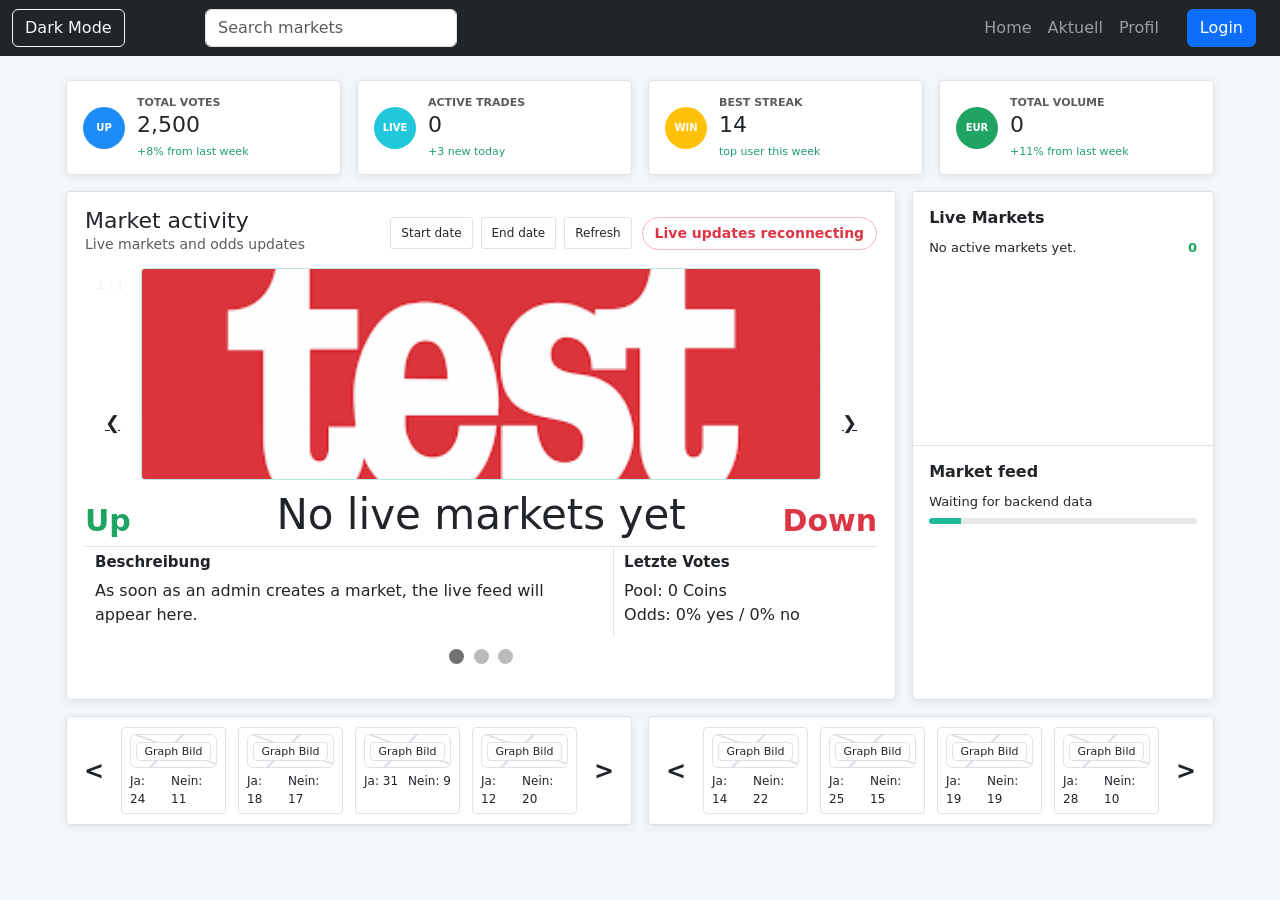
==== commit a6cb06c3: "Merge branch 'Experimental' into Robin" ====
--- a/frontend/index.html
+++ b/frontend/index.html
@@ -3,7 +3,7 @@
 <head>
     <meta charset="UTF-8">
     <meta name="viewport" content="width=device-width, initial-scale=1.0">
-    <title>Document</title>
+    <title>HTLkrems Predict</title>
 
     <!-- Bootstrap -->
     <script src="https://cdn.jsdelivr.net/npm/bootstrap@5.3.8/dist/js/bootstrap.bundle.min.js"></script>
@@ -22,8 +22,8 @@
             </button>
 
             <!-- Mode Button -->
-            <button type="button" class="theme-toggle" id="ChangeModeButton" aria-label="Dark Mode aktivieren" title="Dark Mode aktivieren">
-                <span id="modeIcon" aria-hidden="true">☾</span>
+            <button type="button" class="btn btn-outline-light" id="ChangeModeButton">
+                Dark Mode
             </button>
 <!--////////////////////////////////////////////////////////////////////////////////////////////////////////////////////////////////////////////////////////////////////////////////////////-->
 
@@ -31,23 +31,26 @@
             <div class="navbar-search">
                 <form>
                     <label for="search">Search:</label>
-                    <input type="text" class="form-control" id="search" placeholder="Enter search term">
+                    <input type="text" class="form-control" id="search" placeholder="Search markets">
                 </form>
             </div>
 
             <div class="collapse navbar-collapse" id="navbarNav">
                 <ul class="navbar-nav">
-                    <li class="nav-item"><a class="nav-link" href="#">Home</a></li>
-                    <li class="nav-item"><a class="nav-link" href="admin.html">Admin</a></li>
-                    <li class="nav-item"><a class="nav-link" href="#">About Us</a></li>
+                    <li class="nav-item"><a class="nav-link" href="index.html">Home</a></li>
+                    <li class="nav-item"><a class="nav-link" href="#live-markets">Aktuell</a></li>
+                    <li class="nav-item"><a class="nav-link" href="profile.html">Profil</a></li>
+                    <li class="nav-item"><a class="nav-link d-none" id="adminLink" href="admin.html">Admin</a></li>
                 </ul>
             </div>
 
             <div class="auth-area">
                 <!--Login/Signup-->
                 <div class="auth-buttons">
+                    <span class="navbar-text text-light" id="authUserName"></span>
+                    <a class="btn btn-outline-light d-none" id="profileLink" href="profile.html">Profile</a>
+                    <button type="button" class="btn btn-outline-light d-none" id="logoutButton">Logout</button>
                     <button type="button" class="btn btn-primary" id="openLoginModal">Login</button>
-                    <button type="button" class="btn btn-secondary" id="openSignupModal">Signup</button>
                 </div>
             </div>
         </div>
@@ -56,69 +59,22 @@
 
 <!-- Login Modal Logik -->
     <div class="auth-modal" id="loginModal">
-        <form class="auth-modal-content auth-animate" action="/action_page.php" method="post">
+        <div class="auth-modal-content auth-animate">
             <div class="auth-modal-header">
-                <h2>Login</h2>
+                <h2>Sign in</h2>
                 <button type="button" class="auth-close" data-close-modal="loginModal" title="Close Modal">&times;</button>
             </div>
 
-            <label for="loginUsername"><b>Username</b></label>
-            <input type="text" id="loginUsername" placeholder="Enter Username" name="uname" required>
-
-            <label for="loginPassword"><b>Password</b></label>
-            <input type="password" id="loginPassword" placeholder="Enter Password" name="psw" required>
-
-            <button type="submit" class="auth-submit">Login</button>
-
-            <label class="auth-checkbox">
-                <input type="checkbox" checked="checked" name="remember"> Remember me
-            </label>
-
-            <div class="auth-modal-footer">
+            <p>Sign in with your HTL Krems Microsoft account to place bets and view your profile.</p>
+
+            <div class="auth-actions">
                 <button type="button" class="auth-cancel" data-close-modal="loginModal">Cancel</button>
-                <span>Forgot <a href="#">password?</a></span>
-            </div>
-        </form>
-    </div>
-<!--////////////////////////////////////////////////////////////////////////////////////////////////////////////////////////////////////////////////////////////////////////////////////////-->
-
-<!-- Signup Modal Logik -->
-    <div class="auth-modal" id="signupModal">
-        <form class="auth-modal-content auth-animate" action="/action_page.php" method="post">
-            <div class="auth-modal-header">
-                <h2>Sign Up</h2>
-                <button type="button" class="auth-close" data-close-modal="signupModal" title="Close Modal">&times;</button>
-            </div>
-
-            <label for="signupEmail"><b>Email</b></label>
-            <input type="text" id="signupEmail" placeholder="Enter Email" name="email" required>
-
-            <label for="signupPassword"><b>Password</b></label>
-            <input type="password" id="signupPassword" placeholder="Enter Password" name="psw" required>
-
-            <label for="signupPasswordRepeat"><b>Repeat Password</b></label>
-            <input type="password" id="signupPasswordRepeat" placeholder="Repeat Password" name="psw-repeat" required>
-
-            <label class="auth-checkbox">
-                <input type="checkbox" checked="checked" name="remember"> Remember me
-            </label>
-
-            <p>By creating an account you agree to our <a href="#">Terms & Privacy</a>.</p>
-
-            <div class="auth-actions">
-                <button type="button" class="auth-cancel" data-close-modal="signupModal">Cancel</button>
-                <button type="submit" class="auth-submit">Sign Up</button>
-            </div>
-        </form>
+                <button type="button" class="auth-submit" id="microsoftLoginButton">Continue with Microsoft</button>
+            </div>
+        </div>
     </div>
 <!--////////////////////////////////////////////////////////////////////////////////////////////////////////////////////////////////////////////////////////////////////////////////////////-->
     <div class="page-content">
-        <aside class="coin-system" aria-label="Coin Punktesystem">
-            <span class="coin-label">Coins</span>
-            <strong><span id="coinBalance">10</span> Coins</strong>
-            <small>Daily Bonus: +10 Coins</small> <!-- Einlösen von Bonus -->
-        </aside>
-
         <section class="stats-grid">
             <article class="stat-card">
                 <span class="stat-icon stat-blue">UP</span>
@@ -154,241 +110,20 @@
             </article>
         </section>
 
-        <section class="market-discovery">
-            <div class="market-discovery-header">
-                <div>
-                    <span class="market-kicker">Prediction Markets</span>
-                    <h1>Ausgewählte Märkte</h1>
-                </div>
-                <div class="market-header-actions">
-                    <label class="stake-control" for="coinStake">
-                        Einsatz
-                        <select id="coinStake">
-                            <option value="1">1 Coin</option>
-                            <option value="5">5 Coins</option>
-                            <option value="10">10 Coins</option>
-                        </select>
-                    </label>
-                    <button type="button" class="market-action">Alle erkunden</button>
-                </div>
-            </div>
-
-            <div class="market-tabs" aria-label="Market filters">
-                <button type="button" class="is-selected" data-market-status="all">Alle</button>
-                <button type="button" data-market-status="trend">Trends</button>
-                <button type="button" data-market-status="live">Aktuell</button>
-                <button type="button" data-market-status="new">Neu</button>
-                <button type="button" data-market-status="liquid">Liquide</button>
-                <button type="button" data-market-status="ending">Bald endend</button>
-            </div>
-
-            <div class="market-topic-row">
-                <span class="is-selected" data-market-topic="all">Alle</span>
-                <span data-market-topic="noten">Noten</span>
-                <span data-market-topic="tests">Tests</span>
-                <span data-market-topic="lehrer">Lehrer</span>
-                <span data-market-topic="schueler">Schüler</span>
-                <span data-market-topic="ki">KI</span>
-                <span data-market-topic="stundenplan">Stundenplan</span>
-            </div>
-
-            <div class="market-card-grid" id="marketCardGrid">
-                <article class="prediction-card" data-market-topic="tests" data-market-status="trend live liquid">
-                    <div class="prediction-card-top">
-                        <div class="prediction-icon">Test</div>
-                        <div>
-                            <p>Tests</p>
-                            <h2>Gibt es in der 3BHIT einen Nachtest?</h2>
-                        </div>
-                    </div>
-                    <div class="prediction-outcomes">
-                        <div>
-                            <span>Ja</span>
-                            <strong>62%</strong>
-                        </div>
-                        <div>
-                            <span>Nein</span>
-                            <strong>38%</strong>
-                        </div>
-                    </div>
-                    <div class="prediction-buttons">
-                        <button type="button" class="buy-yes">Ja kaufen</button>
-                        <button type="button" class="buy-no">Nein kaufen</button>
-                    </div>
-                    <footer>
-                        <span>24h Vol. 12.4K</span>
-                        <span>Live</span>
-                    </footer>
-                </article>
-
-                <article class="prediction-card" data-market-topic="noten" data-market-status="live ending">
-                    <div class="prediction-card-top">
-                        <div class="prediction-icon prediction-icon-green">HTL</div>
-                        <div>
-                            <p>Noten</p>
-                            <h2>Schafft die Klasse einen Schnitt unter 2,5?</h2>
-                        </div>
-                    </div>
-                    <div class="prediction-outcomes">
-                        <div>
-                            <span>Ja</span>
-                            <strong>29%</strong>
-                        </div>
-                        <div>
-                            <span>Nein</span>
-                            <strong>71%</strong>
-                        </div>
-                    </div>
-                    <div class="prediction-buttons">
-                        <button type="button" class="buy-yes">Ja kaufen</button>
-                        <button type="button" class="buy-no">Nein kaufen</button>
-                    </div>
-                    <footer>
-                        <span>Vol. 8.9K</span>
-                        <span>Endet Freitag</span>
-                    </footer>
-                </article>
-
-                <article class="prediction-card" data-market-topic="lehrer" data-market-status="trend ending">
-                    <div class="prediction-card-top">
-                        <div class="prediction-icon prediction-icon-orange">Lehrer</div>
-                        <div>
-                            <p>Lehrer</p>
-                            <h2>Kommt der Brandy pünktlich?</h2>
-                        </div>
-                    </div>
-                    <div class="prediction-outcomes">
-                        <div>
-                            <span>Ja</span>
-                            <strong>41%</strong>
-                        </div>
-                        <div>
-                            <span>Nein</span>
-                            <strong>59%</strong>
-                        </div>
-                    </div>
-                    <div class="prediction-buttons">
-                        <button type="button" class="buy-yes">Ja kaufen</button>
-                        <button type="button" class="buy-no">Nein kaufen</button>
-                    </div>
-                    <footer>
-                        <span>Vol. 5.1K</span>
-                        <span>Bald endend</span>
-                    </footer>
-                </article>
-
-                <article class="prediction-card" data-market-topic="schueler" data-market-status="new live">
-                    <div class="prediction-card-top">
-                        <div class="prediction-icon prediction-icon-purple">3B</div>
-                        <div>
-                            <p>Schüler</p>
-                            <h2>Kommt diese Woche noch ein Klassenvorschlag?</h2>
-                        </div>
-                    </div>
-                    <div class="prediction-outcomes">
-                        <div>
-                            <span>Ja</span>
-                            <strong>55%</strong>
-                        </div>
-                        <div>
-                            <span>Nein</span>
-                            <strong>45%</strong>
-                        </div>
-                    </div>
-                    <div class="prediction-buttons">
-                        <button type="button" class="buy-yes">Ja kaufen</button>
-                        <button type="button" class="buy-no">Nein kaufen</button>
-                    </div>
-                    <footer>
-                        <span>Vol. 2.7K</span>
-                        <span>Neu</span>
-                    </footer>
-                </article>
-
-                <article class="prediction-card" data-market-topic="ki" data-market-status="trend new">
-                    <div class="prediction-card-top">
-                        <div class="prediction-icon prediction-icon-blue">KI</div>
-                        <div>
-                            <p>KI</p>
-                            <h2>Nutzen mehr als 50% der Klasse KI fuer die Hausuebung?</h2>
-                        </div>
-                    </div>
-                    <div class="prediction-outcomes">
-                        <div>
-                            <span>Ja</span>
-                            <strong>68%</strong>
-                        </div>
-                        <div>
-                            <span>Nein</span>
-                            <strong>32%</strong>
-                        </div>
-                    </div>
-                    <div class="prediction-buttons">
-                        <button type="button" class="buy-yes">Ja kaufen</button>
-                        <button type="button" class="buy-no">Nein kaufen</button>
-                    </div>
-                    <footer>
-                        <span>Vol. 6.2K</span>
-                        <span>Trend</span>
-                    </footer>
-                </article>
-
-                <article class="prediction-card" data-market-topic="stundenplan" data-market-status="live liquid">
-                    <div class="prediction-card-top">
-                        <div class="prediction-icon prediction-icon-red">Plan</div>
-                        <div>
-                            <p>Stundenplan</p>
-                            <h2>Fällt am Freitag eine Stunde aus?</h2>
-                        </div>
-                    </div>
-                    <div class="prediction-outcomes">
-                        <div>
-                            <span>Ja</span>
-                            <strong>47%</strong>
-                        </div>
-                        <div>
-                            <span>Nein</span>
-                            <strong>53%</strong>
-                        </div>
-                    </div>
-                    <div class="prediction-buttons">
-                        <button type="button" class="buy-yes">Ja kaufen</button>
-                        <button type="button" class="buy-no">Nein kaufen</button>
-                    </div>
-                    <footer>
-                        <span>Vol. 10.1K</span>
-                        <span>Live</span>
-                    </footer>
-                </article>
-            </div>
-
-            <div class="market-empty-state" id="marketEmptyState">
-                Keine Markets gefunden.
-            </div>
-        </section>
-
-        <section class="my-votes-panel">
-            <div class="panel-header">
-                <div>
-                    <h2>Meine Votes</h2>
-                    <span>Deine letzten Abstimmungen</span>
-                </div>
-            </div>
-            <ul id="myVotesList" class="my-votes-list">
-                <li>Noch keine Votes vorhanden.</li>
-            </ul>
-        </section>
-
         <section class="dashboard-main">
             <div class="graph-overview">
                 <div class="panel-header">
                     <div>
-                        <h2>Network Activities</h2>
-                        <span>Graph title sub-title</span>
+                        <h2>Market activity</h2>
+                        <span>Live markets and odds updates</span>
                     </div>
-                    <div class="date-filter">
+                    <div class="dashboard-actions">
+                        <div class="date-filter">
                         <button type="button">Start date</button>
                         <button type="button">End date</button>
+                            <button type="button" id="refreshMarketsButton">Refresh</button>
+                        </div>
+                        <span class="backend-badge" id="apiStatus">Connecting...</span>
                     </div>
                 </div>
 
@@ -403,9 +138,9 @@
                 </div>
 
                 <div class="graph-vote-row">
-                    <button type="button" class="vote-button vote-up">Up</button>
+                    <span>Up</span>
                     <h1 class="graph-title">Erster Graph</h1>
-                    <button type="button" class="vote-button vote-down">Down</button>
+                    <span>Down</span>
                 </div>
 
                 <div class="graph-details">
@@ -429,9 +164,9 @@
                 </div>
 
                 <div class="graph-vote-row">
-                    <button type="button" class="vote-button vote-up">Up</button>
+                    <span>Up</span>
                     <h1 class="graph-title">Zweiter Graph</h1>
-                    <button type="button" class="vote-button vote-down">Down</button>
+                    <span>Down</span>
                 </div>
 
                 <div class="graph-details">
@@ -455,9 +190,9 @@
                 </div>
 
                 <div class="graph-vote-row">
-                    <button type="button" class="vote-button vote-up">Up</button>
+                    <span>Up</span>
                     <h1 class="graph-title">Dritter Graph</h1>
-                    <button type="button" class="vote-button vote-down">Down</button>
+                    <span>Down</span>
                 </div>
 
                 <div class="graph-details">
@@ -489,9 +224,9 @@
             </div>
 
             <aside class="ongoing-trades-panel">
-                <section class="ranking-section">
-                    <h2>Ranking</h2>
-                    <ul class="ranking-list">
+                <section class="ranking-section" id="live-markets">
+                    <h2>Live Markets</h2>
+                    <ul class="ranking-list" id="liveMarketsList">
                         <li><span>1. User A</span><strong>84%</strong></li>
                         <li><span>2. User B</span><strong>79%</strong></li>
                         <li><span>3. User C</span><strong>71%</strong></li>
@@ -499,8 +234,8 @@
                 </section>
 
                 <section class="ongoing-section">
-                    <h2>Ongoing Trades</h2>
-                    <ul class="ongoing-list">
+                    <h2>Market feed</h2>
+                    <ul class="ongoing-list" id="marketFeedList">
                         <li>
                             <span>Graph A live</span>
                             <div class="trade-progress"><span style="width: 82%"></span></div>
@@ -699,8 +434,6 @@
     
 </footer>
 
-    <div class="vote-toast" id="voteToast" role="status" aria-live="polite"></div>
-
     <script src="script.js"></script>
 </body>
 </html>
--- a/frontend/style.css
+++ b/frontend/style.css
@@ -22,28 +22,6 @@
 
 .navbar-toggler {
     border: none;
-}
-
-.theme-toggle {
-  align-items: center;
-  background: rgba(255, 255, 255, 0.08);
-  border: 1px solid rgba(255, 255, 255, 0.42);
-  border-radius: 50%;
-  color: #ffffff;
-  cursor: pointer;
-  display: inline-flex;
-  flex: 0 0 40px;
-  font-size: 20px;
-  height: 40px;
-  justify-content: center;
-  line-height: 1;
-  transition: background 0.2s ease, transform 0.2s ease;
-  width: 40px;
-}
-
-.theme-toggle:hover {
-  background: rgba(255, 255, 255, 0.18);
-  transform: translateY(-1px);
 }
 
 .auth-area {
@@ -220,68 +198,7 @@
   margin: 24px auto;
   max-width: 1180px;
   padding: 0 16px;
-  position: relative;
-  width: 100%;
-}
-
-.coin-system {
-  background: var(--bs-body-bg);
-  border: 1px solid var(--bs-border-color);
-  border-radius: 6px;
-  box-shadow: 0 2px 8px rgba(16, 31, 49, 0.08);
-  left: -156px;
-  padding: 14px;
-  position: absolute;
-  top: 0;
-  width: 140px;
-}
-
-.coin-label {
-  color: #22b99a;
-  display: block;
-  font-size: 11px;
-  font-weight: 800;
-  letter-spacing: 0;
-  margin-bottom: 6px;
-  text-transform: uppercase;
-}
-
-.coin-system strong {
-  display: block;
-  font-size: 22px;
-  line-height: 1.1;
-}
-
-.coin-system small {
-  color: var(--bs-secondary-color);
-  display: block;
-  font-size: 11px;
-  font-weight: 700;
-  margin-top: 8px;
-}
-
-.vote-toast {
-  background: #111827;
-  border: 1px solid rgba(255, 255, 255, 0.14);
-  border-radius: 6px;
-  bottom: 24px;
-  box-shadow: 0 14px 40px rgba(0, 0, 0, 0.24);
-  color: #ffffff;
-  font-size: 14px;
-  font-weight: 700;
-  left: 50%;
-  opacity: 0;
-  padding: 12px 18px;
-  pointer-events: none;
-  position: fixed;
-  transform: translate(-50%, 12px);
-  transition: opacity 0.2s ease, transform 0.2s ease;
-  z-index: 1100;
-}
-
-.vote-toast.is-visible {
-  opacity: 1;
-  transform: translate(-50%, 0);
+  width: 100%;
 }
 
 .stats-grid {
@@ -344,515 +261,6 @@
   margin-top: 6px;
 }
 
-.market-discovery {
-  background: var(--bs-body-bg);
-  border: 1px solid var(--bs-border-color);
-  border-radius: 6px;
-  box-shadow: 0 2px 8px rgba(16, 31, 49, 0.08);
-  margin-bottom: 16px;
-  padding: 18px;
-}
-
-.market-discovery-header {
-  align-items: center;
-  display: flex;
-  gap: 16px;
-  justify-content: space-between;
-  margin-bottom: 14px;
-}
-
-.market-header-actions {
-  align-items: center;
-  display: flex;
-  gap: 10px;
-}
-
-.market-kicker {
-  color: #22b99a;
-  display: block;
-  font-size: 11px;
-  font-weight: 800;
-  letter-spacing: 0;
-  text-transform: uppercase;
-}
-
-.market-discovery h1 {
-  font-size: clamp(24px, 4vw, 38px);
-  font-weight: 700;
-  line-height: 1.1;
-  margin: 2px 0 0;
-}
-
-.market-action,
-.market-tabs button,
-.market-topic-row span {
-  border-radius: 999px;
-  white-space: nowrap;
-}
-
-.market-action {
-  background: #111827;
-  border: 1px solid #111827;
-  color: #ffffff;
-  font-size: 13px;
-  font-weight: 700;
-  min-height: 38px;
-  padding: 8px 16px;
-}
-
-.stake-control {
-  align-items: center;
-  border: 1px solid var(--bs-border-color);
-  border-radius: 999px;
-  color: var(--bs-secondary-color);
-  display: flex;
-  font-size: 12px;
-  font-weight: 800;
-  gap: 8px;
-  min-height: 38px;
-  padding: 5px 6px 5px 14px;
-  text-transform: uppercase;
-}
-
-.stake-control select {
-  background: rgba(128, 128, 128, 0.1);
-  border: 1px solid var(--bs-border-color);
-  border-radius: 999px;
-  color: var(--bs-body-color);
-  font-size: 13px;
-  font-weight: 800;
-  min-height: 28px;
-  padding: 2px 8px;
-}
-
-[data-bs-theme="dark"] .market-action {
-  background: #f8fafc;
-  border-color: #f8fafc;
-  color: #111827;
-}
-
-.market-tabs,
-.market-topic-row {
-  display: flex;
-  gap: 8px;
-  overflow-x: auto;
-  padding-bottom: 8px;
-}
-
-.market-tabs button {
-  background: transparent;
-  border: 1px solid var(--bs-border-color);
-  color: var(--bs-body-color);
-  font-size: 13px;
-  font-weight: 700;
-  min-height: 34px;
-  padding: 6px 14px;
-}
-
-.market-tabs button.is-selected {
-  background: #e8fbf6;
-  border-color: #93e5d1;
-  color: #08785f;
-}
-
-[data-bs-theme="dark"] .market-tabs button.is-selected {
-  background: rgba(34, 185, 154, 0.18);
-  border-color: rgba(34, 185, 154, 0.46);
-  color: #6ee7c8;
-}
-
-.market-topic-row {
-  margin: 2px 0 14px;
-}
-
-.market-topic-row span {
-  background: rgba(128, 128, 128, 0.12);
-  border: 1px solid transparent;
-  color: var(--bs-secondary-color);
-  cursor: pointer;
-  font-size: 12px;
-  font-weight: 700;
-  padding: 6px 12px;
-}
-
-.market-topic-row span.is-selected {
-  background: #111827;
-  color: #ffffff;
-}
-
-[data-bs-theme="dark"] .market-topic-row span.is-selected {
-  background: #f8fafc;
-  color: #111827;
-}
-
-.market-card-grid {
-  display: grid;
-  gap: 12px;
-  grid-template-columns: repeat(3, minmax(0, 1fr));
-}
-
-.market-empty-state {
-  background: rgba(128, 128, 128, 0.09);
-  border: 1px dashed var(--bs-border-color);
-  border-radius: 6px;
-  color: var(--bs-secondary-color);
-  display: none;
-  font-size: 14px;
-  font-weight: 700;
-  margin-top: 12px;
-  padding: 18px;
-  text-align: center;
-}
-
-.market-empty-state.is-visible {
-  display: block;
-}
-
-.prediction-card {
-  border: 1px solid var(--bs-border-color);
-  border-radius: 6px;
-  display: flex;
-  flex-direction: column;
-  gap: 14px;
-  min-height: 244px;
-  padding: 14px;
-}
-
-.prediction-card.is-hidden {
-  display: none;
-}
-
-.prediction-card-top {
-  align-items: flex-start;
-  display: flex;
-  gap: 12px;
-}
-
-.prediction-icon {
-  align-items: center;
-  background: #e8f1ff;
-  border: 1px solid #c7dcff;
-  border-radius: 8px;
-  color: #1d4ed8;
-  display: flex;
-  flex: 0 0 48px;
-  font-size: 13px;
-  font-weight: 800;
-  height: 48px;
-  justify-content: center;
-}
-
-.prediction-icon-green {
-  background: #e8fbf6;
-  border-color: #b9efdf;
-  color: #08785f;
-}
-
-.prediction-icon-orange {
-  background: #fff4e6;
-  border-color: #ffd7a1;
-  color: #b45309;
-}
-
-.prediction-icon-purple {
-  background: #f2e8ff;
-  border-color: #dbc2ff;
-  color: #7e22ce;
-}
-
-.prediction-icon-blue {
-  background: #e0f2fe;
-  border-color: #bae6fd;
-  color: #0369a1;
-}
-
-.prediction-icon-red {
-  background: #fee2e2;
-  border-color: #fecaca;
-  color: #b42318;
-}
-
-.prediction-card p {
-  color: var(--bs-secondary-color);
-  font-size: 12px;
-  font-weight: 700;
-  margin: 0 0 4px;
-}
-
-.prediction-card h2 {
-  font-size: 17px;
-  font-weight: 700;
-  line-height: 1.25;
-  margin: 0;
-}
-
-.prediction-outcomes {
-  display: grid;
-  gap: 8px;
-  grid-template-columns: repeat(2, minmax(0, 1fr));
-}
-
-.prediction-outcomes div {
-  background: rgba(128, 128, 128, 0.09);
-  border: 1px solid var(--bs-border-color);
-  border-radius: 6px;
-  padding: 10px;
-}
-
-.prediction-outcomes span {
-  color: var(--bs-secondary-color);
-  display: block;
-  font-size: 12px;
-  font-weight: 700;
-}
-
-.prediction-outcomes strong {
-  display: block;
-  font-size: 26px;
-  line-height: 1.1;
-}
-
-.prediction-buttons {
-  display: grid;
-  gap: 8px;
-  grid-template-columns: repeat(2, minmax(0, 1fr));
-}
-
-.prediction-buttons button {
-  border: 0;
-  border-radius: 6px;
-  cursor: pointer;
-  font-size: 13px;
-  font-weight: 800;
-  min-height: 38px;
-  padding: 8px 10px;
-}
-
-.buy-yes {
-  background: #d9f8ee;
-  color: #067052;
-}
-
-.buy-no {
-  background: #fee2e2;
-  color: #b42318;
-}
-
-.prediction-buttons button.is-selected {
-  box-shadow: 0 0 0 3px rgba(34, 185, 154, 0.24);
-  transform: translateY(-1px);
-}
-
-.prediction-card footer {
-  align-items: center;
-  border-top: 1px solid var(--bs-border-color);
-  color: var(--bs-secondary-color);
-  display: flex;
-  font-size: 12px;
-  font-weight: 700;
-  justify-content: space-between;
-  margin-top: auto;
-  padding-top: 10px;
-}
-
-.my-votes-panel {
-  background: var(--bs-body-bg);
-  border: 1px solid var(--bs-border-color);
-  border-radius: 6px;
-  box-shadow: 0 2px 8px rgba(16, 31, 49, 0.08);
-  margin-bottom: 16px;
-  padding: 18px;
-}
-
-.my-votes-list {
-  display: grid;
-  gap: 8px;
-  list-style: none;
-  margin: 0;
-  padding: 0;
-}
-
-.my-votes-list li {
-  align-items: center;
-  background: rgba(128, 128, 128, 0.09);
-  border: 1px solid var(--bs-border-color);
-  border-radius: 6px;
-  color: var(--bs-body-color);
-  display: flex;
-  flex-wrap: wrap;
-  font-size: 13px;
-  gap: 10px;
-  justify-content: space-between;
-  padding: 10px 12px;
-}
-
-.my-votes-list span {
-  color: var(--bs-secondary-color);
-  font-weight: 700;
-}
-
-.admin-page {
-  margin: 24px auto;
-  max-width: 1100px;
-  padding: 0 16px;
-}
-
-.admin-login-panel,
-.admin-dashboard,
-.admin-tool-card,
-.admin-users-panel {
-  background: var(--bs-body-bg);
-  border: 1px solid var(--bs-border-color);
-  border-radius: 6px;
-  box-shadow: 0 2px 8px rgba(16, 31, 49, 0.08);
-}
-
-.admin-login-panel {
-  margin: 56px auto 0;
-  max-width: 420px;
-  padding: 22px;
-}
-
-.admin-login-panel h1,
-.admin-dashboard h1,
-.admin-tool-card h2,
-.admin-users-panel h2 {
-  margin: 0 0 14px;
-}
-
-.admin-login-panel label,
-.admin-user-search label {
-  color: var(--bs-secondary-color);
-  display: block;
-  font-size: 12px;
-  font-weight: 800;
-  margin-bottom: 6px;
-  text-transform: uppercase;
-}
-
-.admin-login-panel input,
-.admin-user-search input {
-  background: var(--bs-body-bg);
-  border: 1px solid var(--bs-border-color);
-  border-radius: 6px;
-  color: var(--bs-body-color);
-  margin-bottom: 14px;
-  min-height: 40px;
-  padding: 8px 10px;
-  width: 100%;
-}
-
-.admin-login-panel button,
-.admin-dashboard button {
-  border: 0;
-  border-radius: 6px;
-  cursor: pointer;
-  font-weight: 800;
-  min-height: 38px;
-  padding: 8px 12px;
-}
-
-.admin-login-panel button,
-#adminLogoutButton {
-  background: #111827;
-  color: #ffffff;
-}
-
-.admin-dashboard {
-  padding: 18px;
-}
-
-.admin-dashboard.is-hidden,
-.admin-login-panel.is-hidden {
-  display: none;
-}
-
-.admin-dashboard-header {
-  align-items: center;
-  display: flex;
-  gap: 16px;
-  justify-content: space-between;
-  margin-bottom: 16px;
-}
-
-.admin-dashboard-header span {
-  color: #22b99a;
-  display: block;
-  font-size: 11px;
-  font-weight: 800;
-  text-transform: uppercase;
-}
-
-.admin-actions-grid {
-  display: grid;
-  gap: 12px;
-  grid-template-columns: repeat(2, minmax(0, 1fr));
-  margin-bottom: 16px;
-}
-
-.admin-tool-card,
-.admin-users-panel {
-  padding: 16px;
-}
-
-.admin-tool-card p {
-  color: var(--bs-secondary-color);
-  font-size: 14px;
-}
-
-.danger-button {
-  background: #fee2e2;
-  color: #b42318;
-}
-
-.admin-user-list {
-  display: grid;
-  gap: 10px;
-  list-style: none;
-  margin: 0;
-  padding: 0;
-}
-
-.admin-user-list li {
-  align-items: center;
-  background: rgba(128, 128, 128, 0.09);
-  border: 1px solid var(--bs-border-color);
-  border-radius: 6px;
-  display: flex;
-  gap: 12px;
-  justify-content: space-between;
-  padding: 12px;
-}
-
-.admin-user-list strong,
-.admin-user-list span,
-.admin-user-list small {
-  display: block;
-}
-
-.admin-user-list span,
-.admin-user-list small,
-.admin-message {
-  color: var(--bs-secondary-color);
-}
-
-.admin-user-actions {
-  display: flex;
-  flex-wrap: wrap;
-  gap: 8px;
-  justify-content: flex-end;
-}
-
-.admin-user-actions button {
-  background: rgba(128, 128, 128, 0.14);
-  color: var(--bs-body-color);
-}
-
-.admin-message {
-  font-weight: 700;
-  margin: 12px 0 0;
-}
-
 .dashboard-main {
   align-items: stretch;
   display: grid;
@@ -880,6 +288,12 @@
   margin-bottom: 12px;
 }
 
+.dashboard-actions {
+  align-items: center;
+  display: flex;
+  gap: 10px;
+}
+
 .panel-header h2 {
   font-size: 22px;
   font-weight: 500;
@@ -905,6 +319,24 @@
   font-size: 12px;
   min-height: 32px;
   padding: 5px 10px;
+}
+
+.backend-badge {
+  align-items: center;
+  border: 1px solid rgba(34, 185, 154, 0.35);
+  border-radius: 999px;
+  color: #22b99a;
+  display: inline-flex;
+  font-size: 12px;
+  font-weight: 700;
+  min-height: 32px;
+  padding: 5px 12px;
+  white-space: nowrap;
+}
+
+.backend-badge.is-warn {
+  border-color: rgba(220, 53, 69, 0.35);
+  color: #dc3545;
 }
 
 /* Slideshow container */
@@ -995,37 +427,15 @@
   margin: 14px 0 10px;
 }
 
-.vote-button {
-  border: 0;
-  border-radius: 4px;
-  color: white;
-  cursor: pointer;
+.graph-vote-row span {
+  color: #20a464;
   font-size: clamp(18px, 3vw, 30px);
   font-weight: 600;
   line-height: 1;
-  min-height: 42px;
-  padding: 8px 18px;
-  transition: opacity 0.2s ease, transform 0.2s ease;
-}
-
-.vote-button:hover {
-  opacity: 0.86;
-  transform: translateY(-1px);
-}
-
-.vote-button:focus-visible {
-  outline: 3px solid rgba(13, 110, 253, 0.35);
-  outline-offset: 2px;
-}
-
-.vote-up {
-  background: #20a464;
-  justify-self: start;
-}
-
-.vote-down {
-  background: #dc3545;
-  justify-self: end;
+}
+
+.graph-vote-row span:last-child {
+  color: #dc3545;
   text-align: right;
 }
 
@@ -1298,12 +708,21 @@
     flex-direction: column;
   }
 
+  .dashboard-actions {
+    align-items: stretch;
+    flex-direction: column;
+  }
+
   .date-filter {
     width: 100%;
   }
 
   .date-filter button {
     flex: 1;
+  }
+
+  .backend-badge {
+    justify-content: center;
   }
 }
 
@@ -1318,50 +737,156 @@
   }
 }
 
-@media screen and (max-width: 1500px) {
-  .coin-system {
-    margin-bottom: 16px;
-    position: static;
-    width: 100%;
-  }
-}
-
-@media screen and (max-width: 900px) {
-  .market-card-grid {
-    grid-template-columns: 1fr;
-  }
-
-  .admin-actions-grid {
-    grid-template-columns: 1fr;
-  }
-
-  .admin-user-list li,
-  .admin-dashboard-header {
-    align-items: stretch;
+.page-header {
+  align-items: center;
+  display: flex;
+  gap: 16px;
+  justify-content: space-between;
+  margin-bottom: 16px;
+}
+
+.page-header h1 {
+  font-size: 28px;
+  margin: 0;
+}
+
+.page-header p {
+  color: var(--bs-secondary-color);
+  margin: 0;
+}
+
+.profile-grid,
+.market-grid {
+  display: grid;
+  gap: 16px;
+  grid-template-columns: repeat(auto-fit, minmax(280px, 1fr));
+}
+
+.profile-card,
+.market-card {
+  background: var(--bs-body-bg);
+  border: 1px solid var(--bs-border-color);
+  border-radius: 4px;
+  box-shadow: 0 2px 8px rgba(16, 31, 49, 0.08);
+  padding: 16px;
+}
+
+.profile-card h2,
+.market-card h2 {
+  font-size: 16px;
+  font-weight: 600;
+  margin: 0 0 12px;
+}
+
+.profile-list {
+  display: grid;
+  gap: 12px;
+  margin: 0;
+}
+
+.profile-list div {
+  border-bottom: 1px solid var(--bs-border-color);
+  display: flex;
+  justify-content: space-between;
+  padding-bottom: 8px;
+}
+
+.profile-list div:last-child {
+  border-bottom: 0;
+  padding-bottom: 0;
+}
+
+.profile-list dt {
+  color: var(--bs-secondary-color);
+  font-size: 11px;
+  font-weight: 700;
+  letter-spacing: 0.4px;
+  text-transform: uppercase;
+}
+
+.profile-list dd {
+  font-weight: 600;
+  margin: 0;
+}
+
+.profile-actions {
+  align-items: center;
+  display: flex;
+  flex-wrap: wrap;
+  gap: 10px;
+  margin-top: 12px;
+}
+
+.profile-bets-list {
+  display: flex;
+  flex-direction: column;
+  gap: 12px;
+  list-style: none;
+  margin: 0;
+  padding: 0;
+}
+
+.profile-bets-list li {
+  align-items: center;
+  background: var(--bs-body-bg);
+  border: 1px solid var(--bs-border-color);
+  border-radius: 4px;
+  display: flex;
+  gap: 12px;
+  justify-content: space-between;
+  padding: 10px 12px;
+}
+
+.profile-bets-list li small {
+  color: var(--bs-secondary-color);
+  display: block;
+  font-size: 12px;
+}
+
+.bet-form {
+  display: flex;
+  flex-direction: column;
+  gap: 12px;
+}
+
+.bet-form label {
+  color: var(--bs-secondary-color);
+  font-size: 12px;
+  font-weight: 600;
+  text-transform: uppercase;
+}
+
+.bet-form input,
+.bet-form select,
+.bet-form textarea {
+  background: var(--bs-body-bg);
+  border: 1px solid var(--bs-border-color);
+  border-radius: 4px;
+  color: var(--bs-body-color);
+  padding: 8px 10px;
+}
+
+.form-status {
+  color: var(--bs-secondary-color);
+  margin: 10px 0 0;
+}
+
+.form-status a {
+  color: #0d6efd;
+  text-decoration: none;
+}
+
+.form-status a:hover {
+  text-decoration: underline;
+}
+
+.auth-callback {
+  text-align: center;
+}
+
+@media screen and (max-width: 640px) {
+  .page-header {
+    align-items: flex-start;
     flex-direction: column;
   }
-
-  .admin-user-actions {
-    justify-content: flex-start;
-  }
-}
-
-@media screen and (max-width: 560px) {
-  .market-discovery-header {
-    align-items: stretch;
-    flex-direction: column;
-  }
-
-  .market-header-actions {
-    align-items: stretch;
-    flex-direction: column;
-  }
-
-  .market-action {
-    width: 100%;
-  }
-
-  .stake-control {
-    justify-content: space-between;
-  }
-}
+}
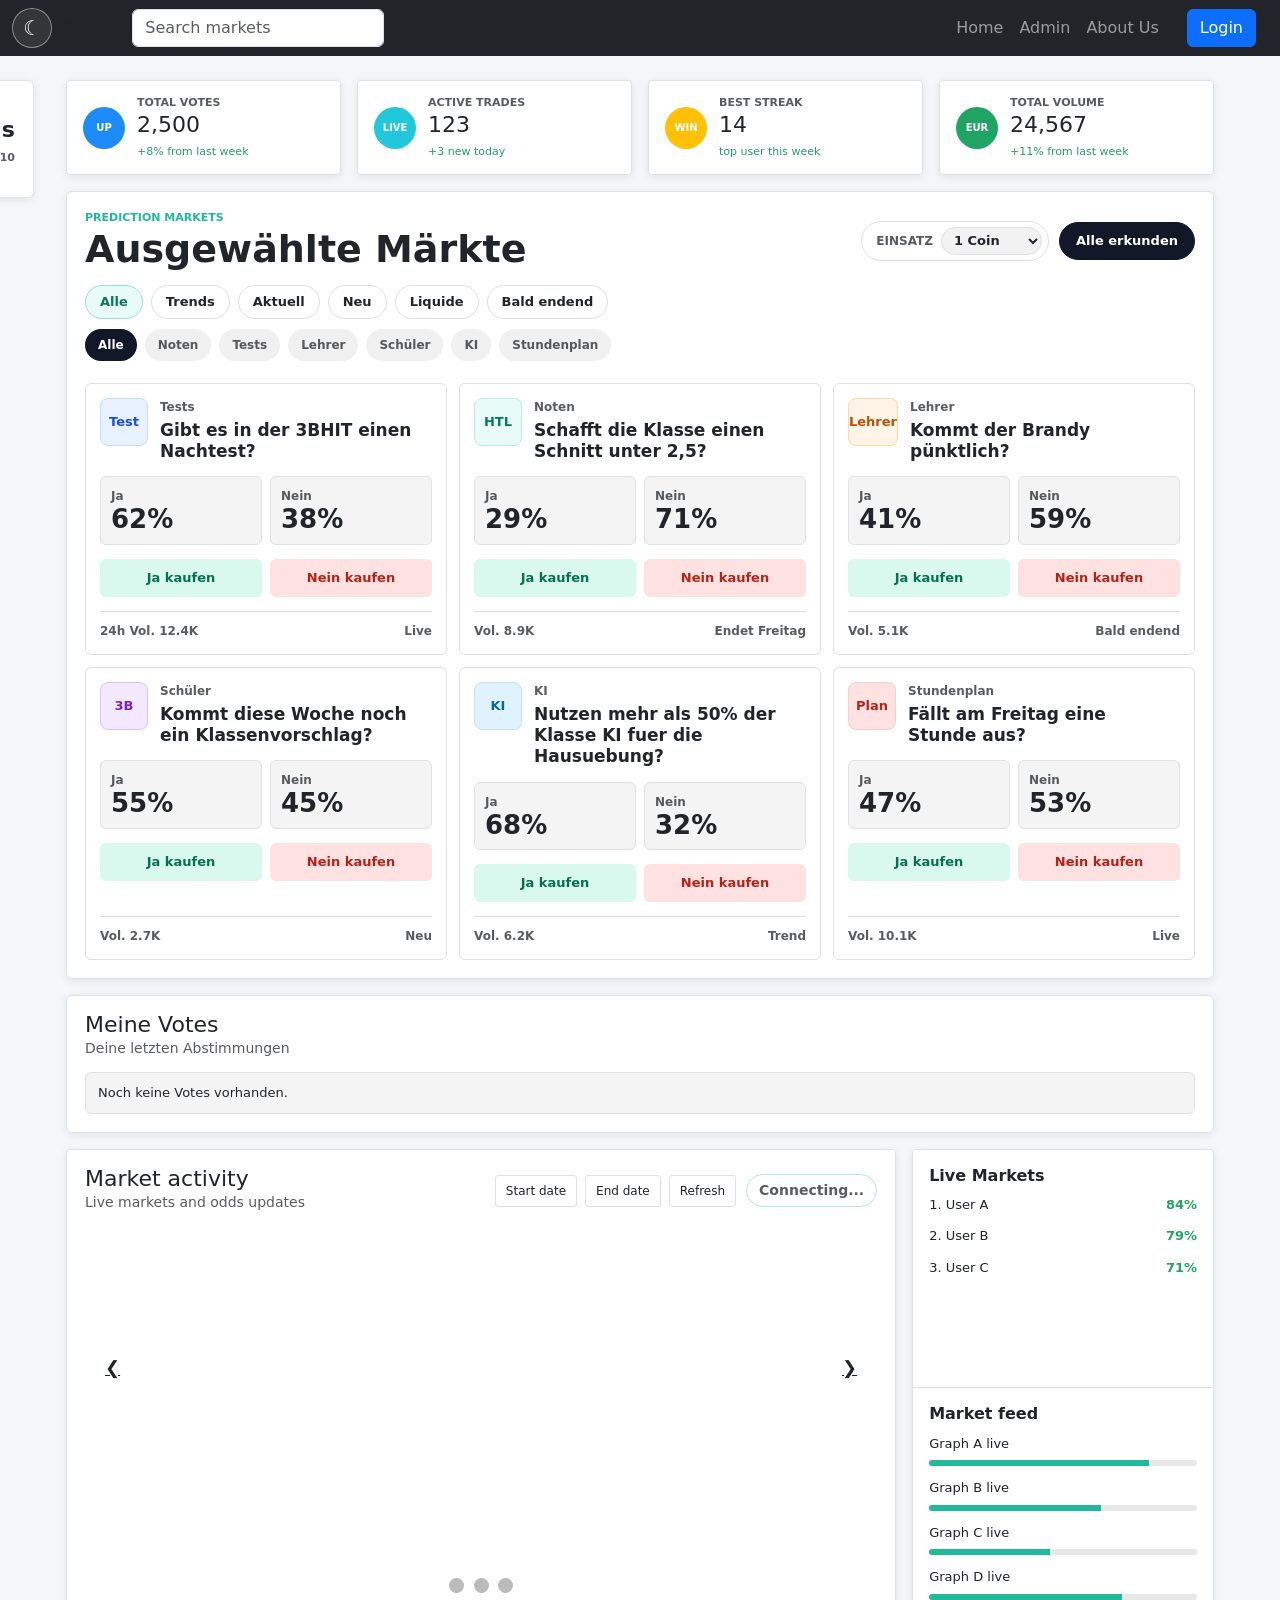
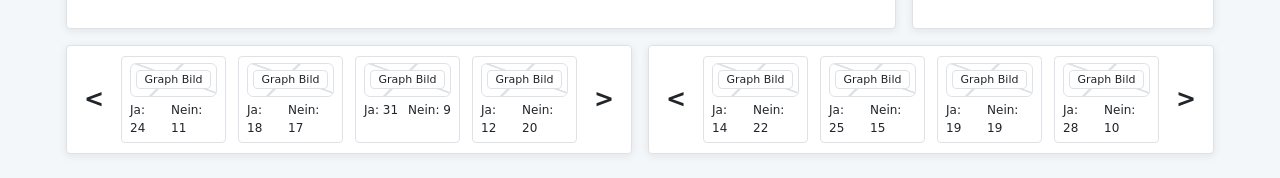
==== commit cb7bfd35: "Merge branch 'Experimental' of https://github.com/LeBastardos/htlkrems-predict into Experimental" ====
--- a/frontend/index.html
+++ b/frontend/index.html
@@ -22,8 +22,8 @@
             </button>
 
             <!-- Mode Button -->
-            <button type="button" class="btn btn-outline-light" id="ChangeModeButton">
-                Dark Mode
+            <button type="button" class="theme-toggle" id="ChangeModeButton" aria-label="Dark Mode aktivieren" title="Dark Mode aktivieren">
+                <span id="modeIcon" aria-hidden="true">☾</span>
             </button>
 <!--////////////////////////////////////////////////////////////////////////////////////////////////////////////////////////////////////////////////////////////////////////////////////////-->
 
@@ -37,10 +37,9 @@
 
             <div class="collapse navbar-collapse" id="navbarNav">
                 <ul class="navbar-nav">
-                    <li class="nav-item"><a class="nav-link" href="index.html">Home</a></li>
-                    <li class="nav-item"><a class="nav-link" href="#live-markets">Aktuell</a></li>
-                    <li class="nav-item"><a class="nav-link" href="profile.html">Profil</a></li>
-                    <li class="nav-item"><a class="nav-link d-none" id="adminLink" href="admin.html">Admin</a></li>
+                    <li class="nav-item"><a class="nav-link" href="#">Home</a></li>
+                    <li class="nav-item"><a class="nav-link" href="admin.html">Admin</a></li>
+                    <li class="nav-item"><a class="nav-link" href="#">About Us</a></li>
                 </ul>
             </div>
 
@@ -75,6 +74,12 @@
     </div>
 <!--////////////////////////////////////////////////////////////////////////////////////////////////////////////////////////////////////////////////////////////////////////////////////////-->
     <div class="page-content">
+        <aside class="coin-system" aria-label="Coin Punktesystem">
+            <span class="coin-label">Coins</span>
+            <strong><span id="coinBalance">10</span> Coins</strong>
+            <small>Daily Bonus: +10 Coins</small> <!-- Einlösen von Bonus -->
+        </aside>
+
         <section class="stats-grid">
             <article class="stat-card">
                 <span class="stat-icon stat-blue">UP</span>
@@ -110,6 +115,231 @@
             </article>
         </section>
 
+        <section class="market-discovery">
+            <div class="market-discovery-header">
+                <div>
+                    <span class="market-kicker">Prediction Markets</span>
+                    <h1>Ausgewählte Märkte</h1>
+                </div>
+                <div class="market-header-actions">
+                    <label class="stake-control" for="coinStake">
+                        Einsatz
+                        <select id="coinStake">
+                            <option value="1">1 Coin</option>
+                            <option value="5">5 Coins</option>
+                            <option value="10">10 Coins</option>
+                        </select>
+                    </label>
+                    <button type="button" class="market-action">Alle erkunden</button>
+                </div>
+            </div>
+
+            <div class="market-tabs" aria-label="Market filters">
+                <button type="button" class="is-selected" data-market-status="all">Alle</button>
+                <button type="button" data-market-status="trend">Trends</button>
+                <button type="button" data-market-status="live">Aktuell</button>
+                <button type="button" data-market-status="new">Neu</button>
+                <button type="button" data-market-status="liquid">Liquide</button>
+                <button type="button" data-market-status="ending">Bald endend</button>
+            </div>
+
+            <div class="market-topic-row">
+                <span class="is-selected" data-market-topic="all">Alle</span>
+                <span data-market-topic="noten">Noten</span>
+                <span data-market-topic="tests">Tests</span>
+                <span data-market-topic="lehrer">Lehrer</span>
+                <span data-market-topic="schueler">Schüler</span>
+                <span data-market-topic="ki">KI</span>
+                <span data-market-topic="stundenplan">Stundenplan</span>
+            </div>
+
+            <div class="market-card-grid" id="marketCardGrid">
+                <article class="prediction-card" data-market-topic="tests" data-market-status="trend live liquid">
+                    <div class="prediction-card-top">
+                        <div class="prediction-icon">Test</div>
+                        <div>
+                            <p>Tests</p>
+                            <h2>Gibt es in der 3BHIT einen Nachtest?</h2>
+                        </div>
+                    </div>
+                    <div class="prediction-outcomes">
+                        <div>
+                            <span>Ja</span>
+                            <strong>62%</strong>
+                        </div>
+                        <div>
+                            <span>Nein</span>
+                            <strong>38%</strong>
+                        </div>
+                    </div>
+                    <div class="prediction-buttons">
+                        <button type="button" class="buy-yes">Ja kaufen</button>
+                        <button type="button" class="buy-no">Nein kaufen</button>
+                    </div>
+                    <footer>
+                        <span>24h Vol. 12.4K</span>
+                        <span>Live</span>
+                    </footer>
+                </article>
+
+                <article class="prediction-card" data-market-topic="noten" data-market-status="live ending">
+                    <div class="prediction-card-top">
+                        <div class="prediction-icon prediction-icon-green">HTL</div>
+                        <div>
+                            <p>Noten</p>
+                            <h2>Schafft die Klasse einen Schnitt unter 2,5?</h2>
+                        </div>
+                    </div>
+                    <div class="prediction-outcomes">
+                        <div>
+                            <span>Ja</span>
+                            <strong>29%</strong>
+                        </div>
+                        <div>
+                            <span>Nein</span>
+                            <strong>71%</strong>
+                        </div>
+                    </div>
+                    <div class="prediction-buttons">
+                        <button type="button" class="buy-yes">Ja kaufen</button>
+                        <button type="button" class="buy-no">Nein kaufen</button>
+                    </div>
+                    <footer>
+                        <span>Vol. 8.9K</span>
+                        <span>Endet Freitag</span>
+                    </footer>
+                </article>
+
+                <article class="prediction-card" data-market-topic="lehrer" data-market-status="trend ending">
+                    <div class="prediction-card-top">
+                        <div class="prediction-icon prediction-icon-orange">Lehrer</div>
+                        <div>
+                            <p>Lehrer</p>
+                            <h2>Kommt der Brandy pünktlich?</h2>
+                        </div>
+                    </div>
+                    <div class="prediction-outcomes">
+                        <div>
+                            <span>Ja</span>
+                            <strong>41%</strong>
+                        </div>
+                        <div>
+                            <span>Nein</span>
+                            <strong>59%</strong>
+                        </div>
+                    </div>
+                    <div class="prediction-buttons">
+                        <button type="button" class="buy-yes">Ja kaufen</button>
+                        <button type="button" class="buy-no">Nein kaufen</button>
+                    </div>
+                    <footer>
+                        <span>Vol. 5.1K</span>
+                        <span>Bald endend</span>
+                    </footer>
+                </article>
+
+                <article class="prediction-card" data-market-topic="schueler" data-market-status="new live">
+                    <div class="prediction-card-top">
+                        <div class="prediction-icon prediction-icon-purple">3B</div>
+                        <div>
+                            <p>Schüler</p>
+                            <h2>Kommt diese Woche noch ein Klassenvorschlag?</h2>
+                        </div>
+                    </div>
+                    <div class="prediction-outcomes">
+                        <div>
+                            <span>Ja</span>
+                            <strong>55%</strong>
+                        </div>
+                        <div>
+                            <span>Nein</span>
+                            <strong>45%</strong>
+                        </div>
+                    </div>
+                    <div class="prediction-buttons">
+                        <button type="button" class="buy-yes">Ja kaufen</button>
+                        <button type="button" class="buy-no">Nein kaufen</button>
+                    </div>
+                    <footer>
+                        <span>Vol. 2.7K</span>
+                        <span>Neu</span>
+                    </footer>
+                </article>
+
+                <article class="prediction-card" data-market-topic="ki" data-market-status="trend new">
+                    <div class="prediction-card-top">
+                        <div class="prediction-icon prediction-icon-blue">KI</div>
+                        <div>
+                            <p>KI</p>
+                            <h2>Nutzen mehr als 50% der Klasse KI fuer die Hausuebung?</h2>
+                        </div>
+                    </div>
+                    <div class="prediction-outcomes">
+                        <div>
+                            <span>Ja</span>
+                            <strong>68%</strong>
+                        </div>
+                        <div>
+                            <span>Nein</span>
+                            <strong>32%</strong>
+                        </div>
+                    </div>
+                    <div class="prediction-buttons">
+                        <button type="button" class="buy-yes">Ja kaufen</button>
+                        <button type="button" class="buy-no">Nein kaufen</button>
+                    </div>
+                    <footer>
+                        <span>Vol. 6.2K</span>
+                        <span>Trend</span>
+                    </footer>
+                </article>
+
+                <article class="prediction-card" data-market-topic="stundenplan" data-market-status="live liquid">
+                    <div class="prediction-card-top">
+                        <div class="prediction-icon prediction-icon-red">Plan</div>
+                        <div>
+                            <p>Stundenplan</p>
+                            <h2>Fällt am Freitag eine Stunde aus?</h2>
+                        </div>
+                    </div>
+                    <div class="prediction-outcomes">
+                        <div>
+                            <span>Ja</span>
+                            <strong>47%</strong>
+                        </div>
+                        <div>
+                            <span>Nein</span>
+                            <strong>53%</strong>
+                        </div>
+                    </div>
+                    <div class="prediction-buttons">
+                        <button type="button" class="buy-yes">Ja kaufen</button>
+                        <button type="button" class="buy-no">Nein kaufen</button>
+                    </div>
+                    <footer>
+                        <span>Vol. 10.1K</span>
+                        <span>Live</span>
+                    </footer>
+                </article>
+            </div>
+
+            <div class="market-empty-state" id="marketEmptyState">
+                Keine Markets gefunden.
+            </div>
+        </section>
+
+        <section class="my-votes-panel">
+            <div class="panel-header">
+                <div>
+                    <h2>Meine Votes</h2>
+                    <span>Deine letzten Abstimmungen</span>
+                </div>
+            </div>
+            <ul id="myVotesList" class="my-votes-list">
+                <li>Noch keine Votes vorhanden.</li>
+            </ul>
+        </section>
+
         <section class="dashboard-main">
             <div class="graph-overview">
                 <div class="panel-header">
@@ -138,9 +368,9 @@
                 </div>
 
                 <div class="graph-vote-row">
-                    <span>Up</span>
+                    <button type="button" class="vote-button vote-up">Up</button>
                     <h1 class="graph-title">Erster Graph</h1>
-                    <span>Down</span>
+                    <button type="button" class="vote-button vote-down">Down</button>
                 </div>
 
                 <div class="graph-details">
@@ -164,9 +394,9 @@
                 </div>
 
                 <div class="graph-vote-row">
-                    <span>Up</span>
+                    <button type="button" class="vote-button vote-up">Up</button>
                     <h1 class="graph-title">Zweiter Graph</h1>
-                    <span>Down</span>
+                    <button type="button" class="vote-button vote-down">Down</button>
                 </div>
 
                 <div class="graph-details">
@@ -190,9 +420,9 @@
                 </div>
 
                 <div class="graph-vote-row">
-                    <span>Up</span>
+                    <button type="button" class="vote-button vote-up">Up</button>
                     <h1 class="graph-title">Dritter Graph</h1>
-                    <span>Down</span>
+                    <button type="button" class="vote-button vote-down">Down</button>
                 </div>
 
                 <div class="graph-details">
@@ -434,6 +664,8 @@
     
 </footer>
 
+    <div class="vote-toast" id="voteToast" role="status" aria-live="polite"></div>
+
     <script src="script.js"></script>
 </body>
 </html>
--- a/frontend/style.css
+++ b/frontend/style.css
@@ -22,6 +22,28 @@
 
 .navbar-toggler {
     border: none;
+}
+
+.theme-toggle {
+  align-items: center;
+  background: rgba(255, 255, 255, 0.08);
+  border: 1px solid rgba(255, 255, 255, 0.42);
+  border-radius: 50%;
+  color: #ffffff;
+  cursor: pointer;
+  display: inline-flex;
+  flex: 0 0 40px;
+  font-size: 20px;
+  height: 40px;
+  justify-content: center;
+  line-height: 1;
+  transition: background 0.2s ease, transform 0.2s ease;
+  width: 40px;
+}
+
+.theme-toggle:hover {
+  background: rgba(255, 255, 255, 0.18);
+  transform: translateY(-1px);
 }
 
 .auth-area {
@@ -198,7 +220,68 @@
   margin: 24px auto;
   max-width: 1180px;
   padding: 0 16px;
+  position: relative;
   width: 100%;
+}
+
+.coin-system {
+  background: var(--bs-body-bg);
+  border: 1px solid var(--bs-border-color);
+  border-radius: 6px;
+  box-shadow: 0 2px 8px rgba(16, 31, 49, 0.08);
+  left: -156px;
+  padding: 14px;
+  position: absolute;
+  top: 0;
+  width: 140px;
+}
+
+.coin-label {
+  color: #22b99a;
+  display: block;
+  font-size: 11px;
+  font-weight: 800;
+  letter-spacing: 0;
+  margin-bottom: 6px;
+  text-transform: uppercase;
+}
+
+.coin-system strong {
+  display: block;
+  font-size: 22px;
+  line-height: 1.1;
+}
+
+.coin-system small {
+  color: var(--bs-secondary-color);
+  display: block;
+  font-size: 11px;
+  font-weight: 700;
+  margin-top: 8px;
+}
+
+.vote-toast {
+  background: #111827;
+  border: 1px solid rgba(255, 255, 255, 0.14);
+  border-radius: 6px;
+  bottom: 24px;
+  box-shadow: 0 14px 40px rgba(0, 0, 0, 0.24);
+  color: #ffffff;
+  font-size: 14px;
+  font-weight: 700;
+  left: 50%;
+  opacity: 0;
+  padding: 12px 18px;
+  pointer-events: none;
+  position: fixed;
+  transform: translate(-50%, 12px);
+  transition: opacity 0.2s ease, transform 0.2s ease;
+  z-index: 1100;
+}
+
+.vote-toast.is-visible {
+  opacity: 1;
+  transform: translate(-50%, 0);
 }
 
 .stats-grid {
@@ -259,6 +342,515 @@
   display: block;
   font-size: 11px;
   margin-top: 6px;
+}
+
+.market-discovery {
+  background: var(--bs-body-bg);
+  border: 1px solid var(--bs-border-color);
+  border-radius: 6px;
+  box-shadow: 0 2px 8px rgba(16, 31, 49, 0.08);
+  margin-bottom: 16px;
+  padding: 18px;
+}
+
+.market-discovery-header {
+  align-items: center;
+  display: flex;
+  gap: 16px;
+  justify-content: space-between;
+  margin-bottom: 14px;
+}
+
+.market-header-actions {
+  align-items: center;
+  display: flex;
+  gap: 10px;
+}
+
+.market-kicker {
+  color: #22b99a;
+  display: block;
+  font-size: 11px;
+  font-weight: 800;
+  letter-spacing: 0;
+  text-transform: uppercase;
+}
+
+.market-discovery h1 {
+  font-size: clamp(24px, 4vw, 38px);
+  font-weight: 700;
+  line-height: 1.1;
+  margin: 2px 0 0;
+}
+
+.market-action,
+.market-tabs button,
+.market-topic-row span {
+  border-radius: 999px;
+  white-space: nowrap;
+}
+
+.market-action {
+  background: #111827;
+  border: 1px solid #111827;
+  color: #ffffff;
+  font-size: 13px;
+  font-weight: 700;
+  min-height: 38px;
+  padding: 8px 16px;
+}
+
+.stake-control {
+  align-items: center;
+  border: 1px solid var(--bs-border-color);
+  border-radius: 999px;
+  color: var(--bs-secondary-color);
+  display: flex;
+  font-size: 12px;
+  font-weight: 800;
+  gap: 8px;
+  min-height: 38px;
+  padding: 5px 6px 5px 14px;
+  text-transform: uppercase;
+}
+
+.stake-control select {
+  background: rgba(128, 128, 128, 0.1);
+  border: 1px solid var(--bs-border-color);
+  border-radius: 999px;
+  color: var(--bs-body-color);
+  font-size: 13px;
+  font-weight: 800;
+  min-height: 28px;
+  padding: 2px 8px;
+}
+
+[data-bs-theme="dark"] .market-action {
+  background: #f8fafc;
+  border-color: #f8fafc;
+  color: #111827;
+}
+
+.market-tabs,
+.market-topic-row {
+  display: flex;
+  gap: 8px;
+  overflow-x: auto;
+  padding-bottom: 8px;
+}
+
+.market-tabs button {
+  background: transparent;
+  border: 1px solid var(--bs-border-color);
+  color: var(--bs-body-color);
+  font-size: 13px;
+  font-weight: 700;
+  min-height: 34px;
+  padding: 6px 14px;
+}
+
+.market-tabs button.is-selected {
+  background: #e8fbf6;
+  border-color: #93e5d1;
+  color: #08785f;
+}
+
+[data-bs-theme="dark"] .market-tabs button.is-selected {
+  background: rgba(34, 185, 154, 0.18);
+  border-color: rgba(34, 185, 154, 0.46);
+  color: #6ee7c8;
+}
+
+.market-topic-row {
+  margin: 2px 0 14px;
+}
+
+.market-topic-row span {
+  background: rgba(128, 128, 128, 0.12);
+  border: 1px solid transparent;
+  color: var(--bs-secondary-color);
+  cursor: pointer;
+  font-size: 12px;
+  font-weight: 700;
+  padding: 6px 12px;
+}
+
+.market-topic-row span.is-selected {
+  background: #111827;
+  color: #ffffff;
+}
+
+[data-bs-theme="dark"] .market-topic-row span.is-selected {
+  background: #f8fafc;
+  color: #111827;
+}
+
+.market-card-grid {
+  display: grid;
+  gap: 12px;
+  grid-template-columns: repeat(3, minmax(0, 1fr));
+}
+
+.market-empty-state {
+  background: rgba(128, 128, 128, 0.09);
+  border: 1px dashed var(--bs-border-color);
+  border-radius: 6px;
+  color: var(--bs-secondary-color);
+  display: none;
+  font-size: 14px;
+  font-weight: 700;
+  margin-top: 12px;
+  padding: 18px;
+  text-align: center;
+}
+
+.market-empty-state.is-visible {
+  display: block;
+}
+
+.prediction-card {
+  border: 1px solid var(--bs-border-color);
+  border-radius: 6px;
+  display: flex;
+  flex-direction: column;
+  gap: 14px;
+  min-height: 244px;
+  padding: 14px;
+}
+
+.prediction-card.is-hidden {
+  display: none;
+}
+
+.prediction-card-top {
+  align-items: flex-start;
+  display: flex;
+  gap: 12px;
+}
+
+.prediction-icon {
+  align-items: center;
+  background: #e8f1ff;
+  border: 1px solid #c7dcff;
+  border-radius: 8px;
+  color: #1d4ed8;
+  display: flex;
+  flex: 0 0 48px;
+  font-size: 13px;
+  font-weight: 800;
+  height: 48px;
+  justify-content: center;
+}
+
+.prediction-icon-green {
+  background: #e8fbf6;
+  border-color: #b9efdf;
+  color: #08785f;
+}
+
+.prediction-icon-orange {
+  background: #fff4e6;
+  border-color: #ffd7a1;
+  color: #b45309;
+}
+
+.prediction-icon-purple {
+  background: #f2e8ff;
+  border-color: #dbc2ff;
+  color: #7e22ce;
+}
+
+.prediction-icon-blue {
+  background: #e0f2fe;
+  border-color: #bae6fd;
+  color: #0369a1;
+}
+
+.prediction-icon-red {
+  background: #fee2e2;
+  border-color: #fecaca;
+  color: #b42318;
+}
+
+.prediction-card p {
+  color: var(--bs-secondary-color);
+  font-size: 12px;
+  font-weight: 700;
+  margin: 0 0 4px;
+}
+
+.prediction-card h2 {
+  font-size: 17px;
+  font-weight: 700;
+  line-height: 1.25;
+  margin: 0;
+}
+
+.prediction-outcomes {
+  display: grid;
+  gap: 8px;
+  grid-template-columns: repeat(2, minmax(0, 1fr));
+}
+
+.prediction-outcomes div {
+  background: rgba(128, 128, 128, 0.09);
+  border: 1px solid var(--bs-border-color);
+  border-radius: 6px;
+  padding: 10px;
+}
+
+.prediction-outcomes span {
+  color: var(--bs-secondary-color);
+  display: block;
+  font-size: 12px;
+  font-weight: 700;
+}
+
+.prediction-outcomes strong {
+  display: block;
+  font-size: 26px;
+  line-height: 1.1;
+}
+
+.prediction-buttons {
+  display: grid;
+  gap: 8px;
+  grid-template-columns: repeat(2, minmax(0, 1fr));
+}
+
+.prediction-buttons button {
+  border: 0;
+  border-radius: 6px;
+  cursor: pointer;
+  font-size: 13px;
+  font-weight: 800;
+  min-height: 38px;
+  padding: 8px 10px;
+}
+
+.buy-yes {
+  background: #d9f8ee;
+  color: #067052;
+}
+
+.buy-no {
+  background: #fee2e2;
+  color: #b42318;
+}
+
+.prediction-buttons button.is-selected {
+  box-shadow: 0 0 0 3px rgba(34, 185, 154, 0.24);
+  transform: translateY(-1px);
+}
+
+.prediction-card footer {
+  align-items: center;
+  border-top: 1px solid var(--bs-border-color);
+  color: var(--bs-secondary-color);
+  display: flex;
+  font-size: 12px;
+  font-weight: 700;
+  justify-content: space-between;
+  margin-top: auto;
+  padding-top: 10px;
+}
+
+.my-votes-panel {
+  background: var(--bs-body-bg);
+  border: 1px solid var(--bs-border-color);
+  border-radius: 6px;
+  box-shadow: 0 2px 8px rgba(16, 31, 49, 0.08);
+  margin-bottom: 16px;
+  padding: 18px;
+}
+
+.my-votes-list {
+  display: grid;
+  gap: 8px;
+  list-style: none;
+  margin: 0;
+  padding: 0;
+}
+
+.my-votes-list li {
+  align-items: center;
+  background: rgba(128, 128, 128, 0.09);
+  border: 1px solid var(--bs-border-color);
+  border-radius: 6px;
+  color: var(--bs-body-color);
+  display: flex;
+  flex-wrap: wrap;
+  font-size: 13px;
+  gap: 10px;
+  justify-content: space-between;
+  padding: 10px 12px;
+}
+
+.my-votes-list span {
+  color: var(--bs-secondary-color);
+  font-weight: 700;
+}
+
+.admin-page {
+  margin: 24px auto;
+  max-width: 1100px;
+  padding: 0 16px;
+}
+
+.admin-login-panel,
+.admin-dashboard,
+.admin-tool-card,
+.admin-users-panel {
+  background: var(--bs-body-bg);
+  border: 1px solid var(--bs-border-color);
+  border-radius: 6px;
+  box-shadow: 0 2px 8px rgba(16, 31, 49, 0.08);
+}
+
+.admin-login-panel {
+  margin: 56px auto 0;
+  max-width: 420px;
+  padding: 22px;
+}
+
+.admin-login-panel h1,
+.admin-dashboard h1,
+.admin-tool-card h2,
+.admin-users-panel h2 {
+  margin: 0 0 14px;
+}
+
+.admin-login-panel label,
+.admin-user-search label {
+  color: var(--bs-secondary-color);
+  display: block;
+  font-size: 12px;
+  font-weight: 800;
+  margin-bottom: 6px;
+  text-transform: uppercase;
+}
+
+.admin-login-panel input,
+.admin-user-search input {
+  background: var(--bs-body-bg);
+  border: 1px solid var(--bs-border-color);
+  border-radius: 6px;
+  color: var(--bs-body-color);
+  margin-bottom: 14px;
+  min-height: 40px;
+  padding: 8px 10px;
+  width: 100%;
+}
+
+.admin-login-panel button,
+.admin-dashboard button {
+  border: 0;
+  border-radius: 6px;
+  cursor: pointer;
+  font-weight: 800;
+  min-height: 38px;
+  padding: 8px 12px;
+}
+
+.admin-login-panel button,
+#adminLogoutButton {
+  background: #111827;
+  color: #ffffff;
+}
+
+.admin-dashboard {
+  padding: 18px;
+}
+
+.admin-dashboard.is-hidden,
+.admin-login-panel.is-hidden {
+  display: none;
+}
+
+.admin-dashboard-header {
+  align-items: center;
+  display: flex;
+  gap: 16px;
+  justify-content: space-between;
+  margin-bottom: 16px;
+}
+
+.admin-dashboard-header span {
+  color: #22b99a;
+  display: block;
+  font-size: 11px;
+  font-weight: 800;
+  text-transform: uppercase;
+}
+
+.admin-actions-grid {
+  display: grid;
+  gap: 12px;
+  grid-template-columns: repeat(2, minmax(0, 1fr));
+  margin-bottom: 16px;
+}
+
+.admin-tool-card,
+.admin-users-panel {
+  padding: 16px;
+}
+
+.admin-tool-card p {
+  color: var(--bs-secondary-color);
+  font-size: 14px;
+}
+
+.danger-button {
+  background: #fee2e2;
+  color: #b42318;
+}
+
+.admin-user-list {
+  display: grid;
+  gap: 10px;
+  list-style: none;
+  margin: 0;
+  padding: 0;
+}
+
+.admin-user-list li {
+  align-items: center;
+  background: rgba(128, 128, 128, 0.09);
+  border: 1px solid var(--bs-border-color);
+  border-radius: 6px;
+  display: flex;
+  gap: 12px;
+  justify-content: space-between;
+  padding: 12px;
+}
+
+.admin-user-list strong,
+.admin-user-list span,
+.admin-user-list small {
+  display: block;
+}
+
+.admin-user-list span,
+.admin-user-list small,
+.admin-message {
+  color: var(--bs-secondary-color);
+}
+
+.admin-user-actions {
+  display: flex;
+  flex-wrap: wrap;
+  gap: 8px;
+  justify-content: flex-end;
+}
+
+.admin-user-actions button {
+  background: rgba(128, 128, 128, 0.14);
+  color: var(--bs-body-color);
+}
+
+.admin-message {
+  font-weight: 700;
+  margin: 12px 0 0;
 }
 
 .dashboard-main {
@@ -427,15 +1019,37 @@
   margin: 14px 0 10px;
 }
 
-.graph-vote-row span {
-  color: #20a464;
+.vote-button {
+  border: 0;
+  border-radius: 4px;
+  color: white;
+  cursor: pointer;
   font-size: clamp(18px, 3vw, 30px);
   font-weight: 600;
   line-height: 1;
-}
-
-.graph-vote-row span:last-child {
-  color: #dc3545;
+  min-height: 42px;
+  padding: 8px 18px;
+  transition: opacity 0.2s ease, transform 0.2s ease;
+}
+
+.vote-button:hover {
+  opacity: 0.86;
+  transform: translateY(-1px);
+}
+
+.vote-button:focus-visible {
+  outline: 3px solid rgba(13, 110, 253, 0.35);
+  outline-offset: 2px;
+}
+
+.vote-up {
+  background: #20a464;
+  justify-self: start;
+}
+
+.vote-down {
+  background: #dc3545;
+  justify-self: end;
   text-align: right;
 }
 
@@ -737,6 +1351,54 @@
   }
 }
 
+<<<<<<< HEAD
+@media screen and (max-width: 1500px) {
+  .coin-system {
+    margin-bottom: 16px;
+    position: static;
+    width: 100%;
+  }
+}
+
+@media screen and (max-width: 900px) {
+  .market-card-grid {
+    grid-template-columns: 1fr;
+  }
+
+  .admin-actions-grid {
+    grid-template-columns: 1fr;
+  }
+
+  .admin-user-list li,
+  .admin-dashboard-header {
+    align-items: stretch;
+    flex-direction: column;
+  }
+
+  .admin-user-actions {
+    justify-content: flex-start;
+  }
+}
+
+@media screen and (max-width: 560px) {
+  .market-discovery-header {
+    align-items: stretch;
+    flex-direction: column;
+  }
+
+  .market-header-actions {
+    align-items: stretch;
+    flex-direction: column;
+  }
+
+  .market-action {
+    width: 100%;
+  }
+
+  .stake-control {
+    justify-content: space-between;
+  }
+=======
 .page-header {
   align-items: center;
   display: flex;
@@ -889,4 +1551,5 @@
     align-items: flex-start;
     flex-direction: column;
   }
-}
+>>>>>>> 61398883d02585e9497b41d9aeb68313f9d30f73
+}
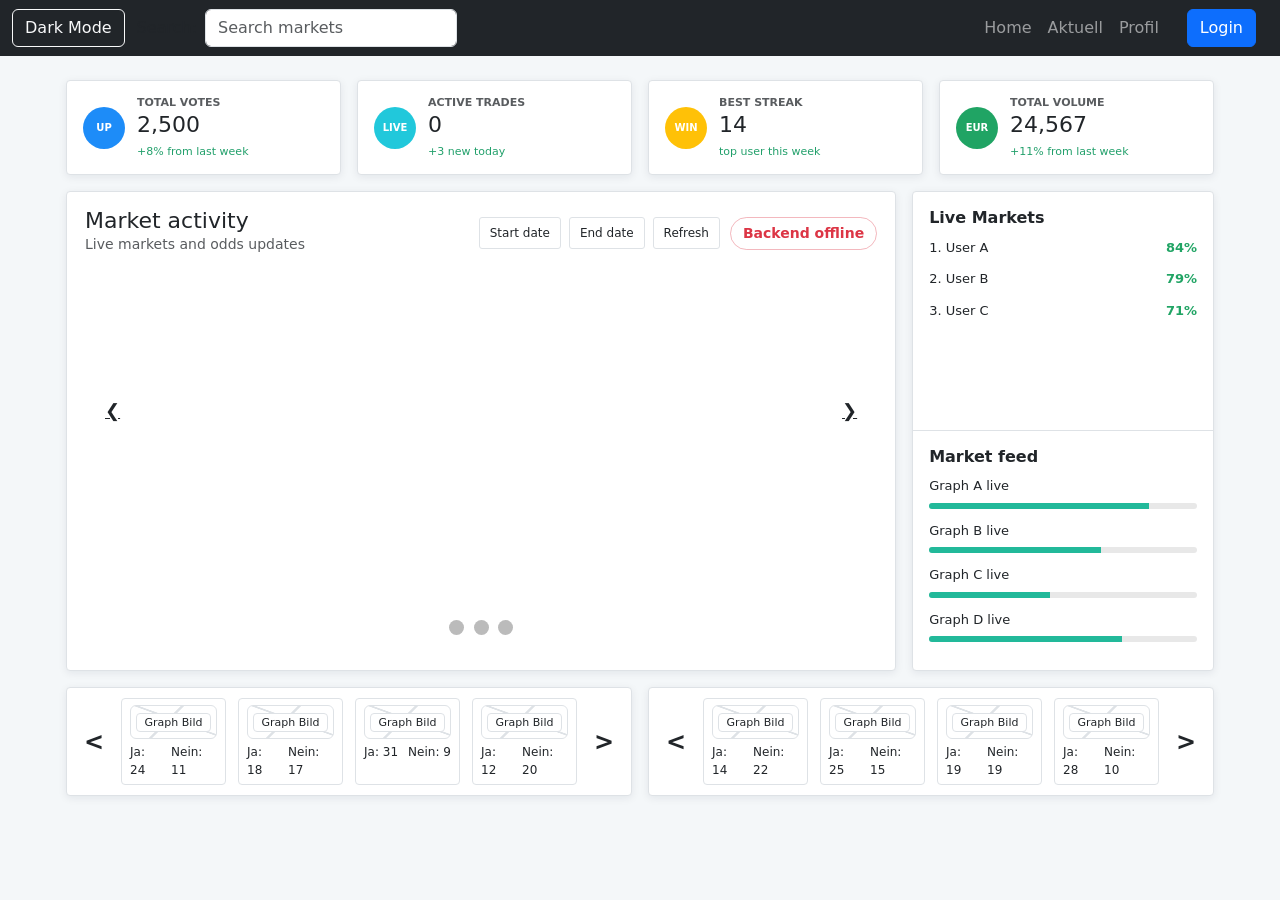
==== commit 463712c2: "first working prototype done, still lots of bugs probably" ====
--- a/frontend/index.html
+++ b/frontend/index.html
@@ -22,8 +22,8 @@
             </button>
 
             <!-- Mode Button -->
-            <button type="button" class="theme-toggle" id="ChangeModeButton" aria-label="Dark Mode aktivieren" title="Dark Mode aktivieren">
-                <span id="modeIcon" aria-hidden="true">☾</span>
+            <button type="button" class="btn btn-outline-light" id="ChangeModeButton">
+                Dark Mode
             </button>
 <!--////////////////////////////////////////////////////////////////////////////////////////////////////////////////////////////////////////////////////////////////////////////////////////-->
 
@@ -37,9 +37,10 @@
 
             <div class="collapse navbar-collapse" id="navbarNav">
                 <ul class="navbar-nav">
-                    <li class="nav-item"><a class="nav-link" href="#">Home</a></li>
-                    <li class="nav-item"><a class="nav-link" href="admin.html">Admin</a></li>
-                    <li class="nav-item"><a class="nav-link" href="#">About Us</a></li>
+                    <li class="nav-item"><a class="nav-link" href="index.html">Home</a></li>
+                    <li class="nav-item"><a class="nav-link" href="#live-markets">Aktuell</a></li>
+                    <li class="nav-item"><a class="nav-link" href="profile.html">Profil</a></li>
+                    <li class="nav-item"><a class="nav-link d-none" id="adminLink" href="admin.html">Admin</a></li>
                 </ul>
             </div>
 
@@ -74,12 +75,6 @@
     </div>
 <!--////////////////////////////////////////////////////////////////////////////////////////////////////////////////////////////////////////////////////////////////////////////////////////-->
     <div class="page-content">
-        <aside class="coin-system" aria-label="Coin Punktesystem">
-            <span class="coin-label">Coins</span>
-            <strong><span id="coinBalance">10</span> Coins</strong>
-            <small>Daily Bonus: +10 Coins</small> <!-- Einlösen von Bonus -->
-        </aside>
-
         <section class="stats-grid">
             <article class="stat-card">
                 <span class="stat-icon stat-blue">UP</span>
@@ -113,231 +108,6 @@
                     <small>+11% from last week</small>
                 </div>
             </article>
-        </section>
-
-        <section class="market-discovery">
-            <div class="market-discovery-header">
-                <div>
-                    <span class="market-kicker">Prediction Markets</span>
-                    <h1>Ausgewählte Märkte</h1>
-                </div>
-                <div class="market-header-actions">
-                    <label class="stake-control" for="coinStake">
-                        Einsatz
-                        <select id="coinStake">
-                            <option value="1">1 Coin</option>
-                            <option value="5">5 Coins</option>
-                            <option value="10">10 Coins</option>
-                        </select>
-                    </label>
-                    <button type="button" class="market-action">Alle erkunden</button>
-                </div>
-            </div>
-
-            <div class="market-tabs" aria-label="Market filters">
-                <button type="button" class="is-selected" data-market-status="all">Alle</button>
-                <button type="button" data-market-status="trend">Trends</button>
-                <button type="button" data-market-status="live">Aktuell</button>
-                <button type="button" data-market-status="new">Neu</button>
-                <button type="button" data-market-status="liquid">Liquide</button>
-                <button type="button" data-market-status="ending">Bald endend</button>
-            </div>
-
-            <div class="market-topic-row">
-                <span class="is-selected" data-market-topic="all">Alle</span>
-                <span data-market-topic="noten">Noten</span>
-                <span data-market-topic="tests">Tests</span>
-                <span data-market-topic="lehrer">Lehrer</span>
-                <span data-market-topic="schueler">Schüler</span>
-                <span data-market-topic="ki">KI</span>
-                <span data-market-topic="stundenplan">Stundenplan</span>
-            </div>
-
-            <div class="market-card-grid" id="marketCardGrid">
-                <article class="prediction-card" data-market-topic="tests" data-market-status="trend live liquid">
-                    <div class="prediction-card-top">
-                        <div class="prediction-icon">Test</div>
-                        <div>
-                            <p>Tests</p>
-                            <h2>Gibt es in der 3BHIT einen Nachtest?</h2>
-                        </div>
-                    </div>
-                    <div class="prediction-outcomes">
-                        <div>
-                            <span>Ja</span>
-                            <strong>62%</strong>
-                        </div>
-                        <div>
-                            <span>Nein</span>
-                            <strong>38%</strong>
-                        </div>
-                    </div>
-                    <div class="prediction-buttons">
-                        <button type="button" class="buy-yes">Ja kaufen</button>
-                        <button type="button" class="buy-no">Nein kaufen</button>
-                    </div>
-                    <footer>
-                        <span>24h Vol. 12.4K</span>
-                        <span>Live</span>
-                    </footer>
-                </article>
-
-                <article class="prediction-card" data-market-topic="noten" data-market-status="live ending">
-                    <div class="prediction-card-top">
-                        <div class="prediction-icon prediction-icon-green">HTL</div>
-                        <div>
-                            <p>Noten</p>
-                            <h2>Schafft die Klasse einen Schnitt unter 2,5?</h2>
-                        </div>
-                    </div>
-                    <div class="prediction-outcomes">
-                        <div>
-                            <span>Ja</span>
-                            <strong>29%</strong>
-                        </div>
-                        <div>
-                            <span>Nein</span>
-                            <strong>71%</strong>
-                        </div>
-                    </div>
-                    <div class="prediction-buttons">
-                        <button type="button" class="buy-yes">Ja kaufen</button>
-                        <button type="button" class="buy-no">Nein kaufen</button>
-                    </div>
-                    <footer>
-                        <span>Vol. 8.9K</span>
-                        <span>Endet Freitag</span>
-                    </footer>
-                </article>
-
-                <article class="prediction-card" data-market-topic="lehrer" data-market-status="trend ending">
-                    <div class="prediction-card-top">
-                        <div class="prediction-icon prediction-icon-orange">Lehrer</div>
-                        <div>
-                            <p>Lehrer</p>
-                            <h2>Kommt der Brandy pünktlich?</h2>
-                        </div>
-                    </div>
-                    <div class="prediction-outcomes">
-                        <div>
-                            <span>Ja</span>
-                            <strong>41%</strong>
-                        </div>
-                        <div>
-                            <span>Nein</span>
-                            <strong>59%</strong>
-                        </div>
-                    </div>
-                    <div class="prediction-buttons">
-                        <button type="button" class="buy-yes">Ja kaufen</button>
-                        <button type="button" class="buy-no">Nein kaufen</button>
-                    </div>
-                    <footer>
-                        <span>Vol. 5.1K</span>
-                        <span>Bald endend</span>
-                    </footer>
-                </article>
-
-                <article class="prediction-card" data-market-topic="schueler" data-market-status="new live">
-                    <div class="prediction-card-top">
-                        <div class="prediction-icon prediction-icon-purple">3B</div>
-                        <div>
-                            <p>Schüler</p>
-                            <h2>Kommt diese Woche noch ein Klassenvorschlag?</h2>
-                        </div>
-                    </div>
-                    <div class="prediction-outcomes">
-                        <div>
-                            <span>Ja</span>
-                            <strong>55%</strong>
-                        </div>
-                        <div>
-                            <span>Nein</span>
-                            <strong>45%</strong>
-                        </div>
-                    </div>
-                    <div class="prediction-buttons">
-                        <button type="button" class="buy-yes">Ja kaufen</button>
-                        <button type="button" class="buy-no">Nein kaufen</button>
-                    </div>
-                    <footer>
-                        <span>Vol. 2.7K</span>
-                        <span>Neu</span>
-                    </footer>
-                </article>
-
-                <article class="prediction-card" data-market-topic="ki" data-market-status="trend new">
-                    <div class="prediction-card-top">
-                        <div class="prediction-icon prediction-icon-blue">KI</div>
-                        <div>
-                            <p>KI</p>
-                            <h2>Nutzen mehr als 50% der Klasse KI fuer die Hausuebung?</h2>
-                        </div>
-                    </div>
-                    <div class="prediction-outcomes">
-                        <div>
-                            <span>Ja</span>
-                            <strong>68%</strong>
-                        </div>
-                        <div>
-                            <span>Nein</span>
-                            <strong>32%</strong>
-                        </div>
-                    </div>
-                    <div class="prediction-buttons">
-                        <button type="button" class="buy-yes">Ja kaufen</button>
-                        <button type="button" class="buy-no">Nein kaufen</button>
-                    </div>
-                    <footer>
-                        <span>Vol. 6.2K</span>
-                        <span>Trend</span>
-                    </footer>
-                </article>
-
-                <article class="prediction-card" data-market-topic="stundenplan" data-market-status="live liquid">
-                    <div class="prediction-card-top">
-                        <div class="prediction-icon prediction-icon-red">Plan</div>
-                        <div>
-                            <p>Stundenplan</p>
-                            <h2>Fällt am Freitag eine Stunde aus?</h2>
-                        </div>
-                    </div>
-                    <div class="prediction-outcomes">
-                        <div>
-                            <span>Ja</span>
-                            <strong>47%</strong>
-                        </div>
-                        <div>
-                            <span>Nein</span>
-                            <strong>53%</strong>
-                        </div>
-                    </div>
-                    <div class="prediction-buttons">
-                        <button type="button" class="buy-yes">Ja kaufen</button>
-                        <button type="button" class="buy-no">Nein kaufen</button>
-                    </div>
-                    <footer>
-                        <span>Vol. 10.1K</span>
-                        <span>Live</span>
-                    </footer>
-                </article>
-            </div>
-
-            <div class="market-empty-state" id="marketEmptyState">
-                Keine Markets gefunden.
-            </div>
-        </section>
-
-        <section class="my-votes-panel">
-            <div class="panel-header">
-                <div>
-                    <h2>Meine Votes</h2>
-                    <span>Deine letzten Abstimmungen</span>
-                </div>
-            </div>
-            <ul id="myVotesList" class="my-votes-list">
-                <li>Noch keine Votes vorhanden.</li>
-            </ul>
         </section>
 
         <section class="dashboard-main">
@@ -361,16 +131,16 @@
                 <div class="slideshow-container">
 
             <!-- Full-width images with number and caption text -->
-            <div class="mySlides slide-fade">
+                <div class="mySlides slide-fade">
                 <div class="numbertext">1 / 3</div>
                 <div class="slide-image">
-                    <img src="images/Download.png" alt="Testbild">
+                    <canvas class="market-history-canvas" width="1100" height="260" style="width:100%;height:auto"></canvas>
                 </div>
 
                 <div class="graph-vote-row">
-                    <button type="button" class="vote-button vote-up">Up</button>
+                    <span>Up</span>
                     <h1 class="graph-title">Erster Graph</h1>
-                    <button type="button" class="vote-button vote-down">Down</button>
+                    <span>Down</span>
                 </div>
 
                 <div class="graph-details">
@@ -390,13 +160,13 @@
             <div class="mySlides slide-fade">
                 <div class="numbertext">2 / 3</div>
                 <div class="slide-image">
-                    <img src="images/Download.png" alt="Testbild">
+                    <canvas class="market-history-canvas" width="1100" height="260" style="width:100%;height:auto"></canvas>
                 </div>
 
                 <div class="graph-vote-row">
-                    <button type="button" class="vote-button vote-up">Up</button>
+                    <span>Up</span>
                     <h1 class="graph-title">Zweiter Graph</h1>
-                    <button type="button" class="vote-button vote-down">Down</button>
+                    <span>Down</span>
                 </div>
 
                 <div class="graph-details">
@@ -416,13 +186,13 @@
             <div class="mySlides slide-fade">
                 <div class="numbertext">3 / 3</div>
                 <div class="slide-image">
-                    <img src="images/Download.png" alt="Testbild">
+                    <canvas class="market-history-canvas" width="1100" height="260" style="width:100%;height:auto"></canvas>
                 </div>
 
                 <div class="graph-vote-row">
-                    <button type="button" class="vote-button vote-up">Up</button>
+                    <span>Up</span>
                     <h1 class="graph-title">Dritter Graph</h1>
-                    <button type="button" class="vote-button vote-down">Down</button>
+                    <span>Down</span>
                 </div>
 
                 <div class="graph-details">
@@ -664,8 +434,6 @@
     
 </footer>
 
-    <div class="vote-toast" id="voteToast" role="status" aria-live="polite"></div>
-
-    <script src="script.js"></script>
+    <script src="script.js?v=2"></script>
 </body>
 </html>
--- a/frontend/style.css
+++ b/frontend/style.css
@@ -22,28 +22,6 @@
 
 .navbar-toggler {
     border: none;
-}
-
-.theme-toggle {
-  align-items: center;
-  background: rgba(255, 255, 255, 0.08);
-  border: 1px solid rgba(255, 255, 255, 0.42);
-  border-radius: 50%;
-  color: #ffffff;
-  cursor: pointer;
-  display: inline-flex;
-  flex: 0 0 40px;
-  font-size: 20px;
-  height: 40px;
-  justify-content: center;
-  line-height: 1;
-  transition: background 0.2s ease, transform 0.2s ease;
-  width: 40px;
-}
-
-.theme-toggle:hover {
-  background: rgba(255, 255, 255, 0.18);
-  transform: translateY(-1px);
 }
 
 .auth-area {
@@ -220,68 +198,7 @@
   margin: 24px auto;
   max-width: 1180px;
   padding: 0 16px;
-  position: relative;
-  width: 100%;
-}
-
-.coin-system {
-  background: var(--bs-body-bg);
-  border: 1px solid var(--bs-border-color);
-  border-radius: 6px;
-  box-shadow: 0 2px 8px rgba(16, 31, 49, 0.08);
-  left: -156px;
-  padding: 14px;
-  position: absolute;
-  top: 0;
-  width: 140px;
-}
-
-.coin-label {
-  color: #22b99a;
-  display: block;
-  font-size: 11px;
-  font-weight: 800;
-  letter-spacing: 0;
-  margin-bottom: 6px;
-  text-transform: uppercase;
-}
-
-.coin-system strong {
-  display: block;
-  font-size: 22px;
-  line-height: 1.1;
-}
-
-.coin-system small {
-  color: var(--bs-secondary-color);
-  display: block;
-  font-size: 11px;
-  font-weight: 700;
-  margin-top: 8px;
-}
-
-.vote-toast {
-  background: #111827;
-  border: 1px solid rgba(255, 255, 255, 0.14);
-  border-radius: 6px;
-  bottom: 24px;
-  box-shadow: 0 14px 40px rgba(0, 0, 0, 0.24);
-  color: #ffffff;
-  font-size: 14px;
-  font-weight: 700;
-  left: 50%;
-  opacity: 0;
-  padding: 12px 18px;
-  pointer-events: none;
-  position: fixed;
-  transform: translate(-50%, 12px);
-  transition: opacity 0.2s ease, transform 0.2s ease;
-  z-index: 1100;
-}
-
-.vote-toast.is-visible {
-  opacity: 1;
-  transform: translate(-50%, 0);
+  width: 100%;
 }
 
 .stats-grid {
@@ -342,515 +259,6 @@
   display: block;
   font-size: 11px;
   margin-top: 6px;
-}
-
-.market-discovery {
-  background: var(--bs-body-bg);
-  border: 1px solid var(--bs-border-color);
-  border-radius: 6px;
-  box-shadow: 0 2px 8px rgba(16, 31, 49, 0.08);
-  margin-bottom: 16px;
-  padding: 18px;
-}
-
-.market-discovery-header {
-  align-items: center;
-  display: flex;
-  gap: 16px;
-  justify-content: space-between;
-  margin-bottom: 14px;
-}
-
-.market-header-actions {
-  align-items: center;
-  display: flex;
-  gap: 10px;
-}
-
-.market-kicker {
-  color: #22b99a;
-  display: block;
-  font-size: 11px;
-  font-weight: 800;
-  letter-spacing: 0;
-  text-transform: uppercase;
-}
-
-.market-discovery h1 {
-  font-size: clamp(24px, 4vw, 38px);
-  font-weight: 700;
-  line-height: 1.1;
-  margin: 2px 0 0;
-}
-
-.market-action,
-.market-tabs button,
-.market-topic-row span {
-  border-radius: 999px;
-  white-space: nowrap;
-}
-
-.market-action {
-  background: #111827;
-  border: 1px solid #111827;
-  color: #ffffff;
-  font-size: 13px;
-  font-weight: 700;
-  min-height: 38px;
-  padding: 8px 16px;
-}
-
-.stake-control {
-  align-items: center;
-  border: 1px solid var(--bs-border-color);
-  border-radius: 999px;
-  color: var(--bs-secondary-color);
-  display: flex;
-  font-size: 12px;
-  font-weight: 800;
-  gap: 8px;
-  min-height: 38px;
-  padding: 5px 6px 5px 14px;
-  text-transform: uppercase;
-}
-
-.stake-control select {
-  background: rgba(128, 128, 128, 0.1);
-  border: 1px solid var(--bs-border-color);
-  border-radius: 999px;
-  color: var(--bs-body-color);
-  font-size: 13px;
-  font-weight: 800;
-  min-height: 28px;
-  padding: 2px 8px;
-}
-
-[data-bs-theme="dark"] .market-action {
-  background: #f8fafc;
-  border-color: #f8fafc;
-  color: #111827;
-}
-
-.market-tabs,
-.market-topic-row {
-  display: flex;
-  gap: 8px;
-  overflow-x: auto;
-  padding-bottom: 8px;
-}
-
-.market-tabs button {
-  background: transparent;
-  border: 1px solid var(--bs-border-color);
-  color: var(--bs-body-color);
-  font-size: 13px;
-  font-weight: 700;
-  min-height: 34px;
-  padding: 6px 14px;
-}
-
-.market-tabs button.is-selected {
-  background: #e8fbf6;
-  border-color: #93e5d1;
-  color: #08785f;
-}
-
-[data-bs-theme="dark"] .market-tabs button.is-selected {
-  background: rgba(34, 185, 154, 0.18);
-  border-color: rgba(34, 185, 154, 0.46);
-  color: #6ee7c8;
-}
-
-.market-topic-row {
-  margin: 2px 0 14px;
-}
-
-.market-topic-row span {
-  background: rgba(128, 128, 128, 0.12);
-  border: 1px solid transparent;
-  color: var(--bs-secondary-color);
-  cursor: pointer;
-  font-size: 12px;
-  font-weight: 700;
-  padding: 6px 12px;
-}
-
-.market-topic-row span.is-selected {
-  background: #111827;
-  color: #ffffff;
-}
-
-[data-bs-theme="dark"] .market-topic-row span.is-selected {
-  background: #f8fafc;
-  color: #111827;
-}
-
-.market-card-grid {
-  display: grid;
-  gap: 12px;
-  grid-template-columns: repeat(3, minmax(0, 1fr));
-}
-
-.market-empty-state {
-  background: rgba(128, 128, 128, 0.09);
-  border: 1px dashed var(--bs-border-color);
-  border-radius: 6px;
-  color: var(--bs-secondary-color);
-  display: none;
-  font-size: 14px;
-  font-weight: 700;
-  margin-top: 12px;
-  padding: 18px;
-  text-align: center;
-}
-
-.market-empty-state.is-visible {
-  display: block;
-}
-
-.prediction-card {
-  border: 1px solid var(--bs-border-color);
-  border-radius: 6px;
-  display: flex;
-  flex-direction: column;
-  gap: 14px;
-  min-height: 244px;
-  padding: 14px;
-}
-
-.prediction-card.is-hidden {
-  display: none;
-}
-
-.prediction-card-top {
-  align-items: flex-start;
-  display: flex;
-  gap: 12px;
-}
-
-.prediction-icon {
-  align-items: center;
-  background: #e8f1ff;
-  border: 1px solid #c7dcff;
-  border-radius: 8px;
-  color: #1d4ed8;
-  display: flex;
-  flex: 0 0 48px;
-  font-size: 13px;
-  font-weight: 800;
-  height: 48px;
-  justify-content: center;
-}
-
-.prediction-icon-green {
-  background: #e8fbf6;
-  border-color: #b9efdf;
-  color: #08785f;
-}
-
-.prediction-icon-orange {
-  background: #fff4e6;
-  border-color: #ffd7a1;
-  color: #b45309;
-}
-
-.prediction-icon-purple {
-  background: #f2e8ff;
-  border-color: #dbc2ff;
-  color: #7e22ce;
-}
-
-.prediction-icon-blue {
-  background: #e0f2fe;
-  border-color: #bae6fd;
-  color: #0369a1;
-}
-
-.prediction-icon-red {
-  background: #fee2e2;
-  border-color: #fecaca;
-  color: #b42318;
-}
-
-.prediction-card p {
-  color: var(--bs-secondary-color);
-  font-size: 12px;
-  font-weight: 700;
-  margin: 0 0 4px;
-}
-
-.prediction-card h2 {
-  font-size: 17px;
-  font-weight: 700;
-  line-height: 1.25;
-  margin: 0;
-}
-
-.prediction-outcomes {
-  display: grid;
-  gap: 8px;
-  grid-template-columns: repeat(2, minmax(0, 1fr));
-}
-
-.prediction-outcomes div {
-  background: rgba(128, 128, 128, 0.09);
-  border: 1px solid var(--bs-border-color);
-  border-radius: 6px;
-  padding: 10px;
-}
-
-.prediction-outcomes span {
-  color: var(--bs-secondary-color);
-  display: block;
-  font-size: 12px;
-  font-weight: 700;
-}
-
-.prediction-outcomes strong {
-  display: block;
-  font-size: 26px;
-  line-height: 1.1;
-}
-
-.prediction-buttons {
-  display: grid;
-  gap: 8px;
-  grid-template-columns: repeat(2, minmax(0, 1fr));
-}
-
-.prediction-buttons button {
-  border: 0;
-  border-radius: 6px;
-  cursor: pointer;
-  font-size: 13px;
-  font-weight: 800;
-  min-height: 38px;
-  padding: 8px 10px;
-}
-
-.buy-yes {
-  background: #d9f8ee;
-  color: #067052;
-}
-
-.buy-no {
-  background: #fee2e2;
-  color: #b42318;
-}
-
-.prediction-buttons button.is-selected {
-  box-shadow: 0 0 0 3px rgba(34, 185, 154, 0.24);
-  transform: translateY(-1px);
-}
-
-.prediction-card footer {
-  align-items: center;
-  border-top: 1px solid var(--bs-border-color);
-  color: var(--bs-secondary-color);
-  display: flex;
-  font-size: 12px;
-  font-weight: 700;
-  justify-content: space-between;
-  margin-top: auto;
-  padding-top: 10px;
-}
-
-.my-votes-panel {
-  background: var(--bs-body-bg);
-  border: 1px solid var(--bs-border-color);
-  border-radius: 6px;
-  box-shadow: 0 2px 8px rgba(16, 31, 49, 0.08);
-  margin-bottom: 16px;
-  padding: 18px;
-}
-
-.my-votes-list {
-  display: grid;
-  gap: 8px;
-  list-style: none;
-  margin: 0;
-  padding: 0;
-}
-
-.my-votes-list li {
-  align-items: center;
-  background: rgba(128, 128, 128, 0.09);
-  border: 1px solid var(--bs-border-color);
-  border-radius: 6px;
-  color: var(--bs-body-color);
-  display: flex;
-  flex-wrap: wrap;
-  font-size: 13px;
-  gap: 10px;
-  justify-content: space-between;
-  padding: 10px 12px;
-}
-
-.my-votes-list span {
-  color: var(--bs-secondary-color);
-  font-weight: 700;
-}
-
-.admin-page {
-  margin: 24px auto;
-  max-width: 1100px;
-  padding: 0 16px;
-}
-
-.admin-login-panel,
-.admin-dashboard,
-.admin-tool-card,
-.admin-users-panel {
-  background: var(--bs-body-bg);
-  border: 1px solid var(--bs-border-color);
-  border-radius: 6px;
-  box-shadow: 0 2px 8px rgba(16, 31, 49, 0.08);
-}
-
-.admin-login-panel {
-  margin: 56px auto 0;
-  max-width: 420px;
-  padding: 22px;
-}
-
-.admin-login-panel h1,
-.admin-dashboard h1,
-.admin-tool-card h2,
-.admin-users-panel h2 {
-  margin: 0 0 14px;
-}
-
-.admin-login-panel label,
-.admin-user-search label {
-  color: var(--bs-secondary-color);
-  display: block;
-  font-size: 12px;
-  font-weight: 800;
-  margin-bottom: 6px;
-  text-transform: uppercase;
-}
-
-.admin-login-panel input,
-.admin-user-search input {
-  background: var(--bs-body-bg);
-  border: 1px solid var(--bs-border-color);
-  border-radius: 6px;
-  color: var(--bs-body-color);
-  margin-bottom: 14px;
-  min-height: 40px;
-  padding: 8px 10px;
-  width: 100%;
-}
-
-.admin-login-panel button,
-.admin-dashboard button {
-  border: 0;
-  border-radius: 6px;
-  cursor: pointer;
-  font-weight: 800;
-  min-height: 38px;
-  padding: 8px 12px;
-}
-
-.admin-login-panel button,
-#adminLogoutButton {
-  background: #111827;
-  color: #ffffff;
-}
-
-.admin-dashboard {
-  padding: 18px;
-}
-
-.admin-dashboard.is-hidden,
-.admin-login-panel.is-hidden {
-  display: none;
-}
-
-.admin-dashboard-header {
-  align-items: center;
-  display: flex;
-  gap: 16px;
-  justify-content: space-between;
-  margin-bottom: 16px;
-}
-
-.admin-dashboard-header span {
-  color: #22b99a;
-  display: block;
-  font-size: 11px;
-  font-weight: 800;
-  text-transform: uppercase;
-}
-
-.admin-actions-grid {
-  display: grid;
-  gap: 12px;
-  grid-template-columns: repeat(2, minmax(0, 1fr));
-  margin-bottom: 16px;
-}
-
-.admin-tool-card,
-.admin-users-panel {
-  padding: 16px;
-}
-
-.admin-tool-card p {
-  color: var(--bs-secondary-color);
-  font-size: 14px;
-}
-
-.danger-button {
-  background: #fee2e2;
-  color: #b42318;
-}
-
-.admin-user-list {
-  display: grid;
-  gap: 10px;
-  list-style: none;
-  margin: 0;
-  padding: 0;
-}
-
-.admin-user-list li {
-  align-items: center;
-  background: rgba(128, 128, 128, 0.09);
-  border: 1px solid var(--bs-border-color);
-  border-radius: 6px;
-  display: flex;
-  gap: 12px;
-  justify-content: space-between;
-  padding: 12px;
-}
-
-.admin-user-list strong,
-.admin-user-list span,
-.admin-user-list small {
-  display: block;
-}
-
-.admin-user-list span,
-.admin-user-list small,
-.admin-message {
-  color: var(--bs-secondary-color);
-}
-
-.admin-user-actions {
-  display: flex;
-  flex-wrap: wrap;
-  gap: 8px;
-  justify-content: flex-end;
-}
-
-.admin-user-actions button {
-  background: rgba(128, 128, 128, 0.14);
-  color: var(--bs-body-color);
-}
-
-.admin-message {
-  font-weight: 700;
-  margin: 12px 0 0;
 }
 
 .dashboard-main {
@@ -951,8 +359,10 @@
   border: 1px solid #b7e8e1;
   border-radius: 4px;
   margin: 0 auto;
-  max-width: 680px;
-  min-height: 210px;
+  max-width: 100%;
+  min-height: 240px;
+  padding: 10px;
+  box-sizing: border-box;
   overflow: hidden;
 }
 
@@ -1012,44 +422,22 @@
 }
 
 .graph-vote-row {
-  align-items: end;
+  align-items: center;
   display: grid;
   grid-template-columns: 1fr auto 1fr;
   gap: 14px;
   margin: 14px 0 10px;
 }
 
-.vote-button {
-  border: 0;
-  border-radius: 4px;
-  color: white;
-  cursor: pointer;
+.graph-vote-row span {
+  color: #20a464;
   font-size: clamp(18px, 3vw, 30px);
   font-weight: 600;
   line-height: 1;
-  min-height: 42px;
-  padding: 8px 18px;
-  transition: opacity 0.2s ease, transform 0.2s ease;
-}
-
-.vote-button:hover {
-  opacity: 0.86;
-  transform: translateY(-1px);
-}
-
-.vote-button:focus-visible {
-  outline: 3px solid rgba(13, 110, 253, 0.35);
-  outline-offset: 2px;
-}
-
-.vote-up {
-  background: #20a464;
-  justify-self: start;
-}
-
-.vote-down {
-  background: #dc3545;
-  justify-self: end;
+}
+
+.graph-vote-row span:last-child {
+  color: #dc3545;
   text-align: right;
 }
 
@@ -1061,11 +449,39 @@
   text-align: center;
 }
 
+.graph-title a {
+  color: inherit;
+  text-decoration: none;
+}
+
+.more-votes-link {
+  display: inline-block;
+  margin-top: 6px;
+  font-size: 12px;
+  color: var(--bs-primary);
+}
+
+.market-canvas-wrapper {
+  margin: 12px 0 18px;
+  max-width: 100%;
+}
+
+.market-history-canvas {
+  border: 1px solid #b7e8e1;
+  border-radius: 4px;
+  background: linear-gradient(180deg, rgba(34,187,153,0.06), rgba(29,140,248,0.02));
+  display: block;
+  width: 100%;
+  height: auto;
+  max-height: 340px;
+}
+
 .graph-details {
   border-top: 1px solid var(--bs-border-color);
   display: grid;
-  grid-template-columns: 2fr 1fr;
-  min-height: 74px;
+  grid-template-columns: 3fr 1fr;
+  gap: 12px;
+  min-height: 120px;
 }
 
 .graph-details h2 {
@@ -1085,6 +501,23 @@
 
 .latest-votes {
   border-left: 1px solid var(--bs-border-color);
+}
+
+.recent-bets-list {
+  list-style: disc;
+  padding-left: 18px;
+  margin: 8px 0 0 0;
+}
+
+.recent-bets-list li {
+  margin-bottom: 8px;
+  line-height: 1.35;
+  font-size: 13px;
+}
+
+.latest-votes {
+  max-height: 220px;
+  overflow-y: auto;
 }
 
 @media screen and (max-width: 700px) {
@@ -1351,54 +784,6 @@
   }
 }
 
-<<<<<<< HEAD
-@media screen and (max-width: 1500px) {
-  .coin-system {
-    margin-bottom: 16px;
-    position: static;
-    width: 100%;
-  }
-}
-
-@media screen and (max-width: 900px) {
-  .market-card-grid {
-    grid-template-columns: 1fr;
-  }
-
-  .admin-actions-grid {
-    grid-template-columns: 1fr;
-  }
-
-  .admin-user-list li,
-  .admin-dashboard-header {
-    align-items: stretch;
-    flex-direction: column;
-  }
-
-  .admin-user-actions {
-    justify-content: flex-start;
-  }
-}
-
-@media screen and (max-width: 560px) {
-  .market-discovery-header {
-    align-items: stretch;
-    flex-direction: column;
-  }
-
-  .market-header-actions {
-    align-items: stretch;
-    flex-direction: column;
-  }
-
-  .market-action {
-    width: 100%;
-  }
-
-  .stake-control {
-    justify-content: space-between;
-  }
-=======
 .page-header {
   align-items: center;
   display: flex;
@@ -1438,6 +823,25 @@
   font-size: 16px;
   font-weight: 600;
   margin: 0 0 12px;
+}
+
+.profile-bets-list {
+  list-style: none;
+  padding: 0;
+  margin: 0;
+}
+
+.profile-bets-list li {
+  padding: 8px 6px;
+  border-bottom: 1px dashed var(--bs-border-color);
+  display: flex;
+  justify-content: space-between;
+  align-items: center;
+}
+
+#showMoreBets {
+  margin-top: 8px;
+  padding-left: 0;
 }
 
 .profile-list {
@@ -1551,5 +955,4 @@
     align-items: flex-start;
     flex-direction: column;
   }
->>>>>>> 61398883d02585e9497b41d9aeb68313f9d30f73
-}
+}
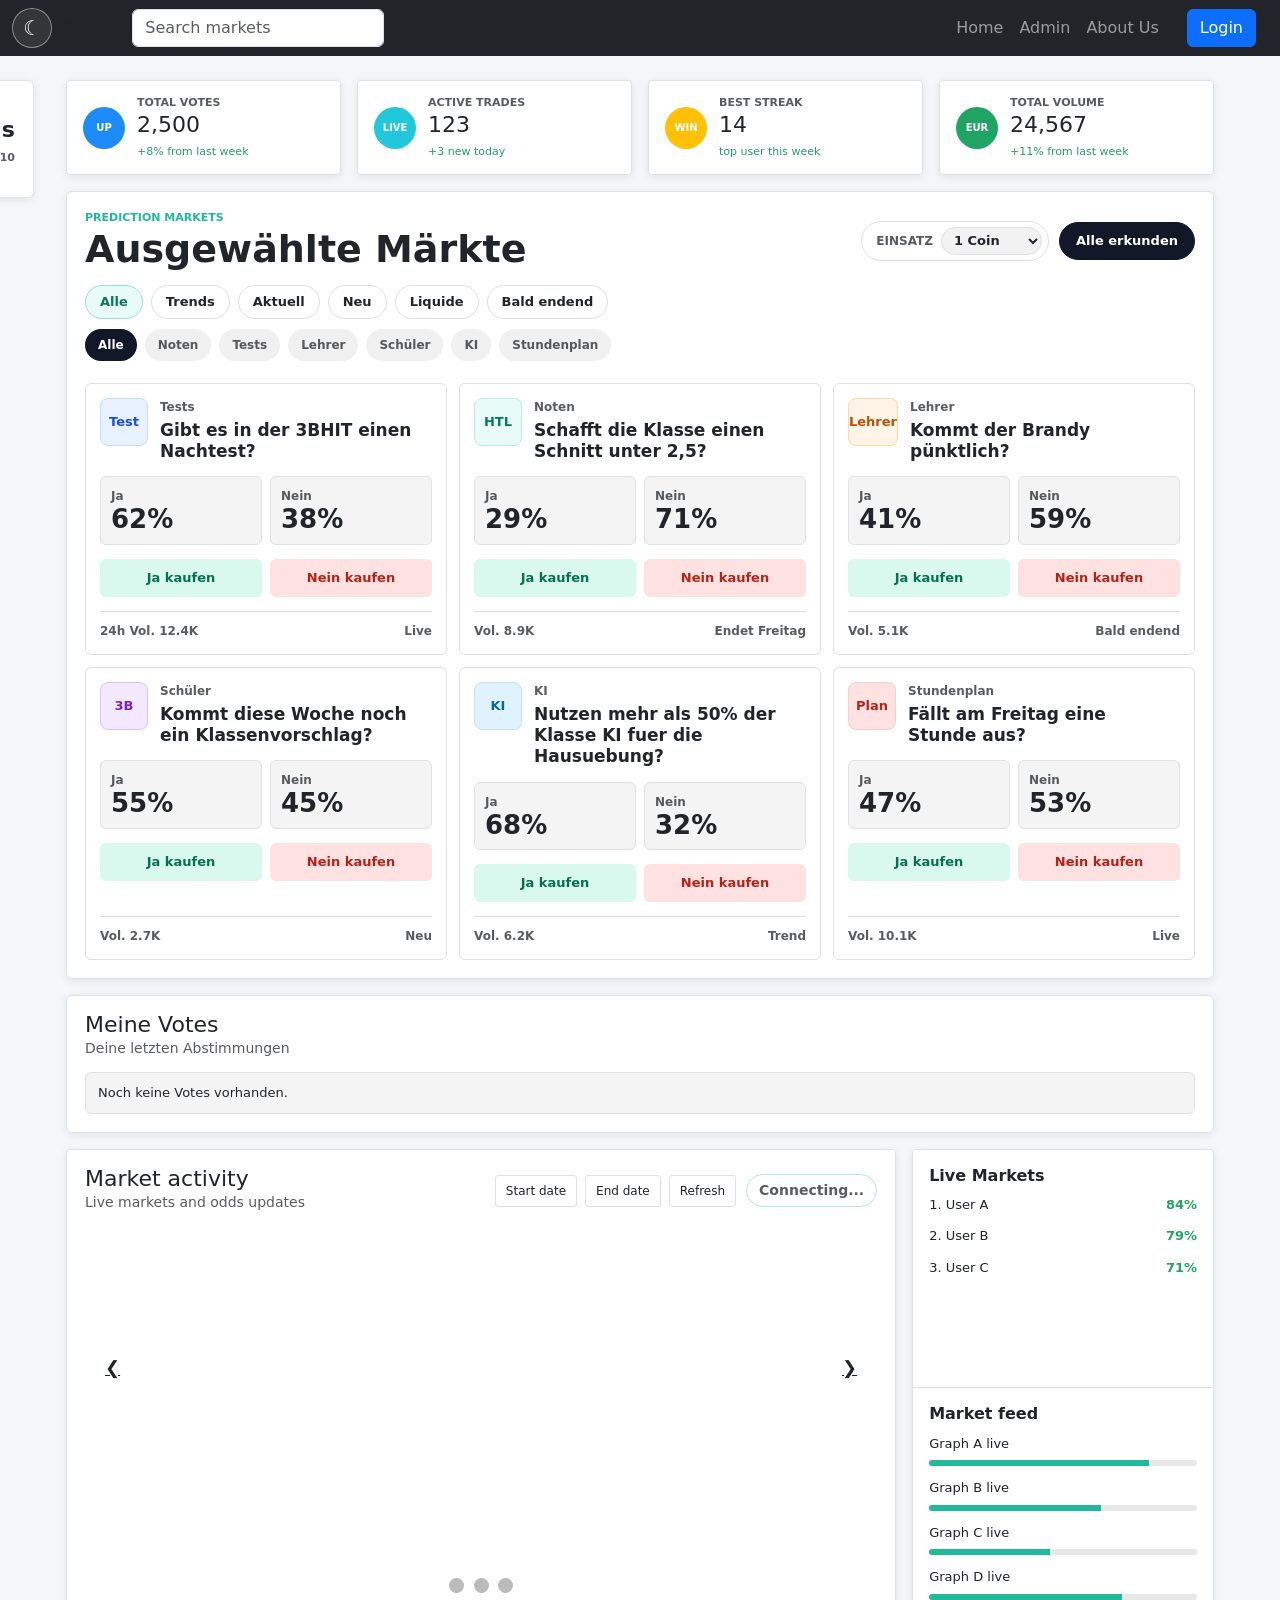
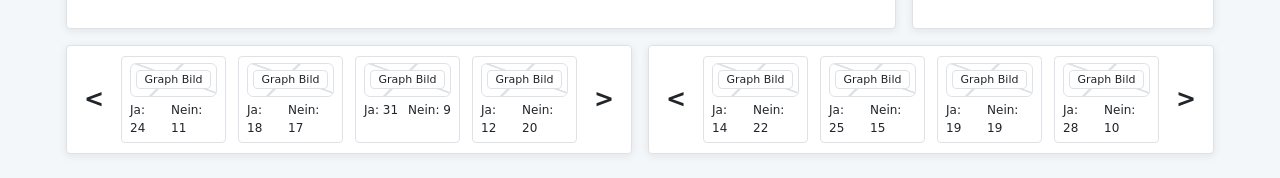
==== commit e5d38d32: "Merge branch 'Experimental' of https://github.com/LeBastardos/htlkrems-predict into Experimental" ====
--- a/frontend/index.html
+++ b/frontend/index.html
@@ -22,8 +22,8 @@
             </button>
 
             <!-- Mode Button -->
-            <button type="button" class="btn btn-outline-light" id="ChangeModeButton">
-                Dark Mode
+            <button type="button" class="theme-toggle" id="ChangeModeButton" aria-label="Dark Mode aktivieren" title="Dark Mode aktivieren">
+                <span id="modeIcon" aria-hidden="true">☾</span>
             </button>
 <!--////////////////////////////////////////////////////////////////////////////////////////////////////////////////////////////////////////////////////////////////////////////////////////-->
 
@@ -37,10 +37,9 @@
 
             <div class="collapse navbar-collapse" id="navbarNav">
                 <ul class="navbar-nav">
-                    <li class="nav-item"><a class="nav-link" href="index.html">Home</a></li>
-                    <li class="nav-item"><a class="nav-link" href="#live-markets">Aktuell</a></li>
-                    <li class="nav-item"><a class="nav-link" href="profile.html">Profil</a></li>
-                    <li class="nav-item"><a class="nav-link d-none" id="adminLink" href="admin.html">Admin</a></li>
+                    <li class="nav-item"><a class="nav-link" href="#">Home</a></li>
+                    <li class="nav-item"><a class="nav-link" href="admin.html">Admin</a></li>
+                    <li class="nav-item"><a class="nav-link" href="#">About Us</a></li>
                 </ul>
             </div>
 
@@ -75,6 +74,12 @@
     </div>
 <!--////////////////////////////////////////////////////////////////////////////////////////////////////////////////////////////////////////////////////////////////////////////////////////-->
     <div class="page-content">
+        <aside class="coin-system" aria-label="Coin Punktesystem">
+            <span class="coin-label">Coins</span>
+            <strong><span id="coinBalance">10</span> Coins</strong>
+            <small>Daily Bonus: +10 Coins</small> <!-- Einlösen von Bonus -->
+        </aside>
+
         <section class="stats-grid">
             <article class="stat-card">
                 <span class="stat-icon stat-blue">UP</span>
@@ -110,6 +115,231 @@
             </article>
         </section>
 
+        <section class="market-discovery">
+            <div class="market-discovery-header">
+                <div>
+                    <span class="market-kicker">Prediction Markets</span>
+                    <h1>Ausgewählte Märkte</h1>
+                </div>
+                <div class="market-header-actions">
+                    <label class="stake-control" for="coinStake">
+                        Einsatz
+                        <select id="coinStake">
+                            <option value="1">1 Coin</option>
+                            <option value="5">5 Coins</option>
+                            <option value="10">10 Coins</option>
+                        </select>
+                    </label>
+                    <button type="button" class="market-action">Alle erkunden</button>
+                </div>
+            </div>
+
+            <div class="market-tabs" aria-label="Market filters">
+                <button type="button" class="is-selected" data-market-status="all">Alle</button>
+                <button type="button" data-market-status="trend">Trends</button>
+                <button type="button" data-market-status="live">Aktuell</button>
+                <button type="button" data-market-status="new">Neu</button>
+                <button type="button" data-market-status="liquid">Liquide</button>
+                <button type="button" data-market-status="ending">Bald endend</button>
+            </div>
+
+            <div class="market-topic-row">
+                <span class="is-selected" data-market-topic="all">Alle</span>
+                <span data-market-topic="noten">Noten</span>
+                <span data-market-topic="tests">Tests</span>
+                <span data-market-topic="lehrer">Lehrer</span>
+                <span data-market-topic="schueler">Schüler</span>
+                <span data-market-topic="ki">KI</span>
+                <span data-market-topic="stundenplan">Stundenplan</span>
+            </div>
+
+            <div class="market-card-grid" id="marketCardGrid">
+                <article class="prediction-card" data-market-topic="tests" data-market-status="trend live liquid">
+                    <div class="prediction-card-top">
+                        <div class="prediction-icon">Test</div>
+                        <div>
+                            <p>Tests</p>
+                            <h2>Gibt es in der 3BHIT einen Nachtest?</h2>
+                        </div>
+                    </div>
+                    <div class="prediction-outcomes">
+                        <div>
+                            <span>Ja</span>
+                            <strong>62%</strong>
+                        </div>
+                        <div>
+                            <span>Nein</span>
+                            <strong>38%</strong>
+                        </div>
+                    </div>
+                    <div class="prediction-buttons">
+                        <button type="button" class="buy-yes">Ja kaufen</button>
+                        <button type="button" class="buy-no">Nein kaufen</button>
+                    </div>
+                    <footer>
+                        <span>24h Vol. 12.4K</span>
+                        <span>Live</span>
+                    </footer>
+                </article>
+
+                <article class="prediction-card" data-market-topic="noten" data-market-status="live ending">
+                    <div class="prediction-card-top">
+                        <div class="prediction-icon prediction-icon-green">HTL</div>
+                        <div>
+                            <p>Noten</p>
+                            <h2>Schafft die Klasse einen Schnitt unter 2,5?</h2>
+                        </div>
+                    </div>
+                    <div class="prediction-outcomes">
+                        <div>
+                            <span>Ja</span>
+                            <strong>29%</strong>
+                        </div>
+                        <div>
+                            <span>Nein</span>
+                            <strong>71%</strong>
+                        </div>
+                    </div>
+                    <div class="prediction-buttons">
+                        <button type="button" class="buy-yes">Ja kaufen</button>
+                        <button type="button" class="buy-no">Nein kaufen</button>
+                    </div>
+                    <footer>
+                        <span>Vol. 8.9K</span>
+                        <span>Endet Freitag</span>
+                    </footer>
+                </article>
+
+                <article class="prediction-card" data-market-topic="lehrer" data-market-status="trend ending">
+                    <div class="prediction-card-top">
+                        <div class="prediction-icon prediction-icon-orange">Lehrer</div>
+                        <div>
+                            <p>Lehrer</p>
+                            <h2>Kommt der Brandy pünktlich?</h2>
+                        </div>
+                    </div>
+                    <div class="prediction-outcomes">
+                        <div>
+                            <span>Ja</span>
+                            <strong>41%</strong>
+                        </div>
+                        <div>
+                            <span>Nein</span>
+                            <strong>59%</strong>
+                        </div>
+                    </div>
+                    <div class="prediction-buttons">
+                        <button type="button" class="buy-yes">Ja kaufen</button>
+                        <button type="button" class="buy-no">Nein kaufen</button>
+                    </div>
+                    <footer>
+                        <span>Vol. 5.1K</span>
+                        <span>Bald endend</span>
+                    </footer>
+                </article>
+
+                <article class="prediction-card" data-market-topic="schueler" data-market-status="new live">
+                    <div class="prediction-card-top">
+                        <div class="prediction-icon prediction-icon-purple">3B</div>
+                        <div>
+                            <p>Schüler</p>
+                            <h2>Kommt diese Woche noch ein Klassenvorschlag?</h2>
+                        </div>
+                    </div>
+                    <div class="prediction-outcomes">
+                        <div>
+                            <span>Ja</span>
+                            <strong>55%</strong>
+                        </div>
+                        <div>
+                            <span>Nein</span>
+                            <strong>45%</strong>
+                        </div>
+                    </div>
+                    <div class="prediction-buttons">
+                        <button type="button" class="buy-yes">Ja kaufen</button>
+                        <button type="button" class="buy-no">Nein kaufen</button>
+                    </div>
+                    <footer>
+                        <span>Vol. 2.7K</span>
+                        <span>Neu</span>
+                    </footer>
+                </article>
+
+                <article class="prediction-card" data-market-topic="ki" data-market-status="trend new">
+                    <div class="prediction-card-top">
+                        <div class="prediction-icon prediction-icon-blue">KI</div>
+                        <div>
+                            <p>KI</p>
+                            <h2>Nutzen mehr als 50% der Klasse KI fuer die Hausuebung?</h2>
+                        </div>
+                    </div>
+                    <div class="prediction-outcomes">
+                        <div>
+                            <span>Ja</span>
+                            <strong>68%</strong>
+                        </div>
+                        <div>
+                            <span>Nein</span>
+                            <strong>32%</strong>
+                        </div>
+                    </div>
+                    <div class="prediction-buttons">
+                        <button type="button" class="buy-yes">Ja kaufen</button>
+                        <button type="button" class="buy-no">Nein kaufen</button>
+                    </div>
+                    <footer>
+                        <span>Vol. 6.2K</span>
+                        <span>Trend</span>
+                    </footer>
+                </article>
+
+                <article class="prediction-card" data-market-topic="stundenplan" data-market-status="live liquid">
+                    <div class="prediction-card-top">
+                        <div class="prediction-icon prediction-icon-red">Plan</div>
+                        <div>
+                            <p>Stundenplan</p>
+                            <h2>Fällt am Freitag eine Stunde aus?</h2>
+                        </div>
+                    </div>
+                    <div class="prediction-outcomes">
+                        <div>
+                            <span>Ja</span>
+                            <strong>47%</strong>
+                        </div>
+                        <div>
+                            <span>Nein</span>
+                            <strong>53%</strong>
+                        </div>
+                    </div>
+                    <div class="prediction-buttons">
+                        <button type="button" class="buy-yes">Ja kaufen</button>
+                        <button type="button" class="buy-no">Nein kaufen</button>
+                    </div>
+                    <footer>
+                        <span>Vol. 10.1K</span>
+                        <span>Live</span>
+                    </footer>
+                </article>
+            </div>
+
+            <div class="market-empty-state" id="marketEmptyState">
+                Keine Markets gefunden.
+            </div>
+        </section>
+
+        <section class="my-votes-panel">
+            <div class="panel-header">
+                <div>
+                    <h2>Meine Votes</h2>
+                    <span>Deine letzten Abstimmungen</span>
+                </div>
+            </div>
+            <ul id="myVotesList" class="my-votes-list">
+                <li>Noch keine Votes vorhanden.</li>
+            </ul>
+        </section>
+
         <section class="dashboard-main">
             <div class="graph-overview">
                 <div class="panel-header">
@@ -138,9 +368,9 @@
                 </div>
 
                 <div class="graph-vote-row">
-                    <span>Up</span>
+                    <button type="button" class="vote-button vote-up">Up</button>
                     <h1 class="graph-title">Erster Graph</h1>
-                    <span>Down</span>
+                    <button type="button" class="vote-button vote-down">Down</button>
                 </div>
 
                 <div class="graph-details">
@@ -164,9 +394,9 @@
                 </div>
 
                 <div class="graph-vote-row">
-                    <span>Up</span>
+                    <button type="button" class="vote-button vote-up">Up</button>
                     <h1 class="graph-title">Zweiter Graph</h1>
-                    <span>Down</span>
+                    <button type="button" class="vote-button vote-down">Down</button>
                 </div>
 
                 <div class="graph-details">
@@ -190,9 +420,9 @@
                 </div>
 
                 <div class="graph-vote-row">
-                    <span>Up</span>
+                    <button type="button" class="vote-button vote-up">Up</button>
                     <h1 class="graph-title">Dritter Graph</h1>
-                    <span>Down</span>
+                    <button type="button" class="vote-button vote-down">Down</button>
                 </div>
 
                 <div class="graph-details">
@@ -434,6 +664,8 @@
     
 </footer>
 
+    <div class="vote-toast" id="voteToast" role="status" aria-live="polite"></div>
+
     <script src="script.js?v=2"></script>
 </body>
 </html>
--- a/frontend/style.css
+++ b/frontend/style.css
@@ -22,6 +22,28 @@
 
 .navbar-toggler {
     border: none;
+}
+
+.theme-toggle {
+  align-items: center;
+  background: rgba(255, 255, 255, 0.08);
+  border: 1px solid rgba(255, 255, 255, 0.42);
+  border-radius: 50%;
+  color: #ffffff;
+  cursor: pointer;
+  display: inline-flex;
+  flex: 0 0 40px;
+  font-size: 20px;
+  height: 40px;
+  justify-content: center;
+  line-height: 1;
+  transition: background 0.2s ease, transform 0.2s ease;
+  width: 40px;
+}
+
+.theme-toggle:hover {
+  background: rgba(255, 255, 255, 0.18);
+  transform: translateY(-1px);
 }
 
 .auth-area {
@@ -198,7 +220,68 @@
   margin: 24px auto;
   max-width: 1180px;
   padding: 0 16px;
+  position: relative;
   width: 100%;
+}
+
+.coin-system {
+  background: var(--bs-body-bg);
+  border: 1px solid var(--bs-border-color);
+  border-radius: 6px;
+  box-shadow: 0 2px 8px rgba(16, 31, 49, 0.08);
+  left: -156px;
+  padding: 14px;
+  position: absolute;
+  top: 0;
+  width: 140px;
+}
+
+.coin-label {
+  color: #22b99a;
+  display: block;
+  font-size: 11px;
+  font-weight: 800;
+  letter-spacing: 0;
+  margin-bottom: 6px;
+  text-transform: uppercase;
+}
+
+.coin-system strong {
+  display: block;
+  font-size: 22px;
+  line-height: 1.1;
+}
+
+.coin-system small {
+  color: var(--bs-secondary-color);
+  display: block;
+  font-size: 11px;
+  font-weight: 700;
+  margin-top: 8px;
+}
+
+.vote-toast {
+  background: #111827;
+  border: 1px solid rgba(255, 255, 255, 0.14);
+  border-radius: 6px;
+  bottom: 24px;
+  box-shadow: 0 14px 40px rgba(0, 0, 0, 0.24);
+  color: #ffffff;
+  font-size: 14px;
+  font-weight: 700;
+  left: 50%;
+  opacity: 0;
+  padding: 12px 18px;
+  pointer-events: none;
+  position: fixed;
+  transform: translate(-50%, 12px);
+  transition: opacity 0.2s ease, transform 0.2s ease;
+  z-index: 1100;
+}
+
+.vote-toast.is-visible {
+  opacity: 1;
+  transform: translate(-50%, 0);
 }
 
 .stats-grid {
@@ -259,6 +342,515 @@
   display: block;
   font-size: 11px;
   margin-top: 6px;
+}
+
+.market-discovery {
+  background: var(--bs-body-bg);
+  border: 1px solid var(--bs-border-color);
+  border-radius: 6px;
+  box-shadow: 0 2px 8px rgba(16, 31, 49, 0.08);
+  margin-bottom: 16px;
+  padding: 18px;
+}
+
+.market-discovery-header {
+  align-items: center;
+  display: flex;
+  gap: 16px;
+  justify-content: space-between;
+  margin-bottom: 14px;
+}
+
+.market-header-actions {
+  align-items: center;
+  display: flex;
+  gap: 10px;
+}
+
+.market-kicker {
+  color: #22b99a;
+  display: block;
+  font-size: 11px;
+  font-weight: 800;
+  letter-spacing: 0;
+  text-transform: uppercase;
+}
+
+.market-discovery h1 {
+  font-size: clamp(24px, 4vw, 38px);
+  font-weight: 700;
+  line-height: 1.1;
+  margin: 2px 0 0;
+}
+
+.market-action,
+.market-tabs button,
+.market-topic-row span {
+  border-radius: 999px;
+  white-space: nowrap;
+}
+
+.market-action {
+  background: #111827;
+  border: 1px solid #111827;
+  color: #ffffff;
+  font-size: 13px;
+  font-weight: 700;
+  min-height: 38px;
+  padding: 8px 16px;
+}
+
+.stake-control {
+  align-items: center;
+  border: 1px solid var(--bs-border-color);
+  border-radius: 999px;
+  color: var(--bs-secondary-color);
+  display: flex;
+  font-size: 12px;
+  font-weight: 800;
+  gap: 8px;
+  min-height: 38px;
+  padding: 5px 6px 5px 14px;
+  text-transform: uppercase;
+}
+
+.stake-control select {
+  background: rgba(128, 128, 128, 0.1);
+  border: 1px solid var(--bs-border-color);
+  border-radius: 999px;
+  color: var(--bs-body-color);
+  font-size: 13px;
+  font-weight: 800;
+  min-height: 28px;
+  padding: 2px 8px;
+}
+
+[data-bs-theme="dark"] .market-action {
+  background: #f8fafc;
+  border-color: #f8fafc;
+  color: #111827;
+}
+
+.market-tabs,
+.market-topic-row {
+  display: flex;
+  gap: 8px;
+  overflow-x: auto;
+  padding-bottom: 8px;
+}
+
+.market-tabs button {
+  background: transparent;
+  border: 1px solid var(--bs-border-color);
+  color: var(--bs-body-color);
+  font-size: 13px;
+  font-weight: 700;
+  min-height: 34px;
+  padding: 6px 14px;
+}
+
+.market-tabs button.is-selected {
+  background: #e8fbf6;
+  border-color: #93e5d1;
+  color: #08785f;
+}
+
+[data-bs-theme="dark"] .market-tabs button.is-selected {
+  background: rgba(34, 185, 154, 0.18);
+  border-color: rgba(34, 185, 154, 0.46);
+  color: #6ee7c8;
+}
+
+.market-topic-row {
+  margin: 2px 0 14px;
+}
+
+.market-topic-row span {
+  background: rgba(128, 128, 128, 0.12);
+  border: 1px solid transparent;
+  color: var(--bs-secondary-color);
+  cursor: pointer;
+  font-size: 12px;
+  font-weight: 700;
+  padding: 6px 12px;
+}
+
+.market-topic-row span.is-selected {
+  background: #111827;
+  color: #ffffff;
+}
+
+[data-bs-theme="dark"] .market-topic-row span.is-selected {
+  background: #f8fafc;
+  color: #111827;
+}
+
+.market-card-grid {
+  display: grid;
+  gap: 12px;
+  grid-template-columns: repeat(3, minmax(0, 1fr));
+}
+
+.market-empty-state {
+  background: rgba(128, 128, 128, 0.09);
+  border: 1px dashed var(--bs-border-color);
+  border-radius: 6px;
+  color: var(--bs-secondary-color);
+  display: none;
+  font-size: 14px;
+  font-weight: 700;
+  margin-top: 12px;
+  padding: 18px;
+  text-align: center;
+}
+
+.market-empty-state.is-visible {
+  display: block;
+}
+
+.prediction-card {
+  border: 1px solid var(--bs-border-color);
+  border-radius: 6px;
+  display: flex;
+  flex-direction: column;
+  gap: 14px;
+  min-height: 244px;
+  padding: 14px;
+}
+
+.prediction-card.is-hidden {
+  display: none;
+}
+
+.prediction-card-top {
+  align-items: flex-start;
+  display: flex;
+  gap: 12px;
+}
+
+.prediction-icon {
+  align-items: center;
+  background: #e8f1ff;
+  border: 1px solid #c7dcff;
+  border-radius: 8px;
+  color: #1d4ed8;
+  display: flex;
+  flex: 0 0 48px;
+  font-size: 13px;
+  font-weight: 800;
+  height: 48px;
+  justify-content: center;
+}
+
+.prediction-icon-green {
+  background: #e8fbf6;
+  border-color: #b9efdf;
+  color: #08785f;
+}
+
+.prediction-icon-orange {
+  background: #fff4e6;
+  border-color: #ffd7a1;
+  color: #b45309;
+}
+
+.prediction-icon-purple {
+  background: #f2e8ff;
+  border-color: #dbc2ff;
+  color: #7e22ce;
+}
+
+.prediction-icon-blue {
+  background: #e0f2fe;
+  border-color: #bae6fd;
+  color: #0369a1;
+}
+
+.prediction-icon-red {
+  background: #fee2e2;
+  border-color: #fecaca;
+  color: #b42318;
+}
+
+.prediction-card p {
+  color: var(--bs-secondary-color);
+  font-size: 12px;
+  font-weight: 700;
+  margin: 0 0 4px;
+}
+
+.prediction-card h2 {
+  font-size: 17px;
+  font-weight: 700;
+  line-height: 1.25;
+  margin: 0;
+}
+
+.prediction-outcomes {
+  display: grid;
+  gap: 8px;
+  grid-template-columns: repeat(2, minmax(0, 1fr));
+}
+
+.prediction-outcomes div {
+  background: rgba(128, 128, 128, 0.09);
+  border: 1px solid var(--bs-border-color);
+  border-radius: 6px;
+  padding: 10px;
+}
+
+.prediction-outcomes span {
+  color: var(--bs-secondary-color);
+  display: block;
+  font-size: 12px;
+  font-weight: 700;
+}
+
+.prediction-outcomes strong {
+  display: block;
+  font-size: 26px;
+  line-height: 1.1;
+}
+
+.prediction-buttons {
+  display: grid;
+  gap: 8px;
+  grid-template-columns: repeat(2, minmax(0, 1fr));
+}
+
+.prediction-buttons button {
+  border: 0;
+  border-radius: 6px;
+  cursor: pointer;
+  font-size: 13px;
+  font-weight: 800;
+  min-height: 38px;
+  padding: 8px 10px;
+}
+
+.buy-yes {
+  background: #d9f8ee;
+  color: #067052;
+}
+
+.buy-no {
+  background: #fee2e2;
+  color: #b42318;
+}
+
+.prediction-buttons button.is-selected {
+  box-shadow: 0 0 0 3px rgba(34, 185, 154, 0.24);
+  transform: translateY(-1px);
+}
+
+.prediction-card footer {
+  align-items: center;
+  border-top: 1px solid var(--bs-border-color);
+  color: var(--bs-secondary-color);
+  display: flex;
+  font-size: 12px;
+  font-weight: 700;
+  justify-content: space-between;
+  margin-top: auto;
+  padding-top: 10px;
+}
+
+.my-votes-panel {
+  background: var(--bs-body-bg);
+  border: 1px solid var(--bs-border-color);
+  border-radius: 6px;
+  box-shadow: 0 2px 8px rgba(16, 31, 49, 0.08);
+  margin-bottom: 16px;
+  padding: 18px;
+}
+
+.my-votes-list {
+  display: grid;
+  gap: 8px;
+  list-style: none;
+  margin: 0;
+  padding: 0;
+}
+
+.my-votes-list li {
+  align-items: center;
+  background: rgba(128, 128, 128, 0.09);
+  border: 1px solid var(--bs-border-color);
+  border-radius: 6px;
+  color: var(--bs-body-color);
+  display: flex;
+  flex-wrap: wrap;
+  font-size: 13px;
+  gap: 10px;
+  justify-content: space-between;
+  padding: 10px 12px;
+}
+
+.my-votes-list span {
+  color: var(--bs-secondary-color);
+  font-weight: 700;
+}
+
+.admin-page {
+  margin: 24px auto;
+  max-width: 1100px;
+  padding: 0 16px;
+}
+
+.admin-login-panel,
+.admin-dashboard,
+.admin-tool-card,
+.admin-users-panel {
+  background: var(--bs-body-bg);
+  border: 1px solid var(--bs-border-color);
+  border-radius: 6px;
+  box-shadow: 0 2px 8px rgba(16, 31, 49, 0.08);
+}
+
+.admin-login-panel {
+  margin: 56px auto 0;
+  max-width: 420px;
+  padding: 22px;
+}
+
+.admin-login-panel h1,
+.admin-dashboard h1,
+.admin-tool-card h2,
+.admin-users-panel h2 {
+  margin: 0 0 14px;
+}
+
+.admin-login-panel label,
+.admin-user-search label {
+  color: var(--bs-secondary-color);
+  display: block;
+  font-size: 12px;
+  font-weight: 800;
+  margin-bottom: 6px;
+  text-transform: uppercase;
+}
+
+.admin-login-panel input,
+.admin-user-search input {
+  background: var(--bs-body-bg);
+  border: 1px solid var(--bs-border-color);
+  border-radius: 6px;
+  color: var(--bs-body-color);
+  margin-bottom: 14px;
+  min-height: 40px;
+  padding: 8px 10px;
+  width: 100%;
+}
+
+.admin-login-panel button,
+.admin-dashboard button {
+  border: 0;
+  border-radius: 6px;
+  cursor: pointer;
+  font-weight: 800;
+  min-height: 38px;
+  padding: 8px 12px;
+}
+
+.admin-login-panel button,
+#adminLogoutButton {
+  background: #111827;
+  color: #ffffff;
+}
+
+.admin-dashboard {
+  padding: 18px;
+}
+
+.admin-dashboard.is-hidden,
+.admin-login-panel.is-hidden {
+  display: none;
+}
+
+.admin-dashboard-header {
+  align-items: center;
+  display: flex;
+  gap: 16px;
+  justify-content: space-between;
+  margin-bottom: 16px;
+}
+
+.admin-dashboard-header span {
+  color: #22b99a;
+  display: block;
+  font-size: 11px;
+  font-weight: 800;
+  text-transform: uppercase;
+}
+
+.admin-actions-grid {
+  display: grid;
+  gap: 12px;
+  grid-template-columns: repeat(2, minmax(0, 1fr));
+  margin-bottom: 16px;
+}
+
+.admin-tool-card,
+.admin-users-panel {
+  padding: 16px;
+}
+
+.admin-tool-card p {
+  color: var(--bs-secondary-color);
+  font-size: 14px;
+}
+
+.danger-button {
+  background: #fee2e2;
+  color: #b42318;
+}
+
+.admin-user-list {
+  display: grid;
+  gap: 10px;
+  list-style: none;
+  margin: 0;
+  padding: 0;
+}
+
+.admin-user-list li {
+  align-items: center;
+  background: rgba(128, 128, 128, 0.09);
+  border: 1px solid var(--bs-border-color);
+  border-radius: 6px;
+  display: flex;
+  gap: 12px;
+  justify-content: space-between;
+  padding: 12px;
+}
+
+.admin-user-list strong,
+.admin-user-list span,
+.admin-user-list small {
+  display: block;
+}
+
+.admin-user-list span,
+.admin-user-list small,
+.admin-message {
+  color: var(--bs-secondary-color);
+}
+
+.admin-user-actions {
+  display: flex;
+  flex-wrap: wrap;
+  gap: 8px;
+  justify-content: flex-end;
+}
+
+.admin-user-actions button {
+  background: rgba(128, 128, 128, 0.14);
+  color: var(--bs-body-color);
+}
+
+.admin-message {
+  font-weight: 700;
+  margin: 12px 0 0;
 }
 
 .dashboard-main {
@@ -429,15 +1021,37 @@
   margin: 14px 0 10px;
 }
 
-.graph-vote-row span {
-  color: #20a464;
+.vote-button {
+  border: 0;
+  border-radius: 4px;
+  color: white;
+  cursor: pointer;
   font-size: clamp(18px, 3vw, 30px);
   font-weight: 600;
   line-height: 1;
-}
-
-.graph-vote-row span:last-child {
-  color: #dc3545;
+  min-height: 42px;
+  padding: 8px 18px;
+  transition: opacity 0.2s ease, transform 0.2s ease;
+}
+
+.vote-button:hover {
+  opacity: 0.86;
+  transform: translateY(-1px);
+}
+
+.vote-button:focus-visible {
+  outline: 3px solid rgba(13, 110, 253, 0.35);
+  outline-offset: 2px;
+}
+
+.vote-up {
+  background: #20a464;
+  justify-self: start;
+}
+
+.vote-down {
+  background: #dc3545;
+  justify-self: end;
   text-align: right;
 }
 
@@ -784,6 +1398,54 @@
   }
 }
 
+<<<<<<< HEAD
+@media screen and (max-width: 1500px) {
+  .coin-system {
+    margin-bottom: 16px;
+    position: static;
+    width: 100%;
+  }
+}
+
+@media screen and (max-width: 900px) {
+  .market-card-grid {
+    grid-template-columns: 1fr;
+  }
+
+  .admin-actions-grid {
+    grid-template-columns: 1fr;
+  }
+
+  .admin-user-list li,
+  .admin-dashboard-header {
+    align-items: stretch;
+    flex-direction: column;
+  }
+
+  .admin-user-actions {
+    justify-content: flex-start;
+  }
+}
+
+@media screen and (max-width: 560px) {
+  .market-discovery-header {
+    align-items: stretch;
+    flex-direction: column;
+  }
+
+  .market-header-actions {
+    align-items: stretch;
+    flex-direction: column;
+  }
+
+  .market-action {
+    width: 100%;
+  }
+
+  .stake-control {
+    justify-content: space-between;
+  }
+=======
 .page-header {
   align-items: center;
   display: flex;
@@ -955,4 +1617,5 @@
     align-items: flex-start;
     flex-direction: column;
   }
-}
+>>>>>>> 61398883d02585e9497b41d9aeb68313f9d30f73
+}
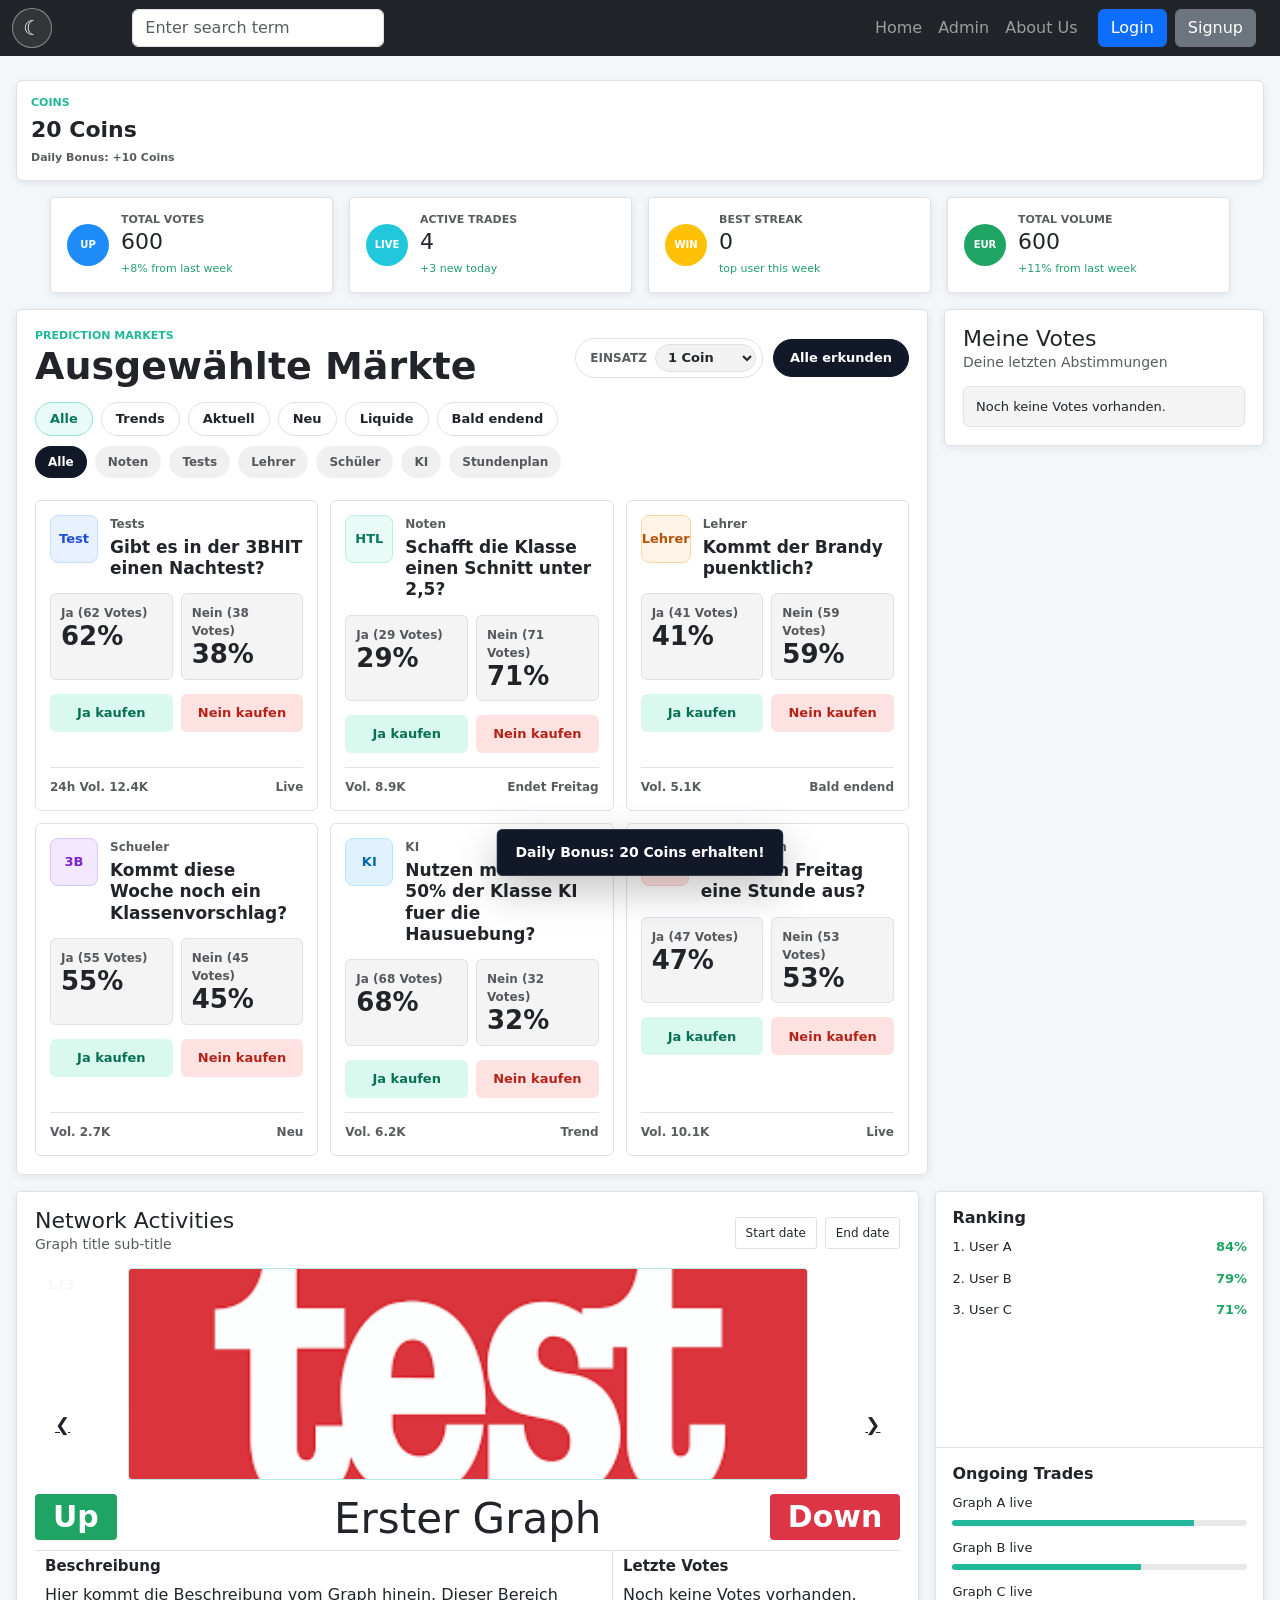
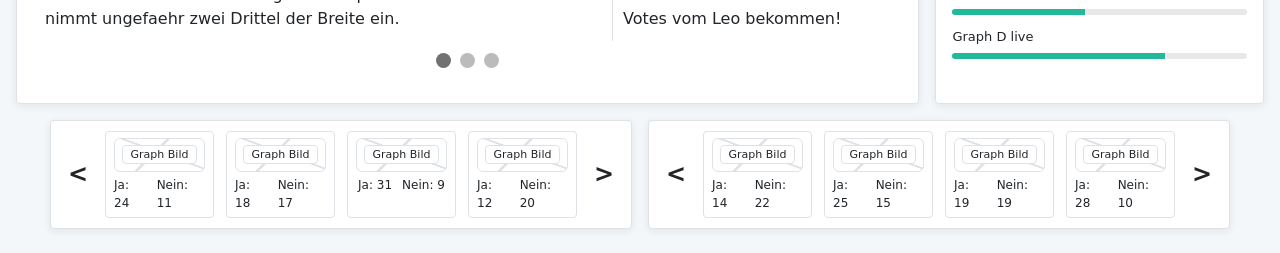
==== commit a16f8010: "Changes" ====
--- a/frontend/index.html
+++ b/frontend/index.html
@@ -3,7 +3,7 @@
 <head>
     <meta charset="UTF-8">
     <meta name="viewport" content="width=device-width, initial-scale=1.0">
-    <title>HTLkrems Predict</title>
+    <title>Document</title>
 
     <!-- Bootstrap -->
     <script src="https://cdn.jsdelivr.net/npm/bootstrap@5.3.8/dist/js/bootstrap.bundle.min.js"></script>
@@ -31,7 +31,7 @@
             <div class="navbar-search">
                 <form>
                     <label for="search">Search:</label>
-                    <input type="text" class="form-control" id="search" placeholder="Search markets">
+                    <input type="text" class="form-control" id="search" placeholder="Enter search term">
                 </form>
             </div>
 
@@ -46,10 +46,8 @@
             <div class="auth-area">
                 <!--Login/Signup-->
                 <div class="auth-buttons">
-                    <span class="navbar-text text-light" id="authUserName"></span>
-                    <a class="btn btn-outline-light d-none" id="profileLink" href="profile.html">Profile</a>
-                    <button type="button" class="btn btn-outline-light d-none" id="logoutButton">Logout</button>
                     <button type="button" class="btn btn-primary" id="openLoginModal">Login</button>
+                    <button type="button" class="btn btn-secondary" id="openSignupModal">Signup</button>
                 </div>
             </div>
         </div>
@@ -58,19 +56,60 @@
 
 <!-- Login Modal Logik -->
     <div class="auth-modal" id="loginModal">
-        <div class="auth-modal-content auth-animate">
+        <form class="auth-modal-content auth-animate" action="/action_page.php" method="post">
             <div class="auth-modal-header">
-                <h2>Sign in</h2>
+                <h2>Login</h2>
                 <button type="button" class="auth-close" data-close-modal="loginModal" title="Close Modal">&times;</button>
             </div>
 
-            <p>Sign in with your HTL Krems Microsoft account to place bets and view your profile.</p>
+            <label for="loginUsername"><b>Username</b></label>
+            <input type="text" id="loginUsername" placeholder="Enter Username" name="uname" required>
+
+            <label for="loginPassword"><b>Password</b></label>
+            <input type="password" id="loginPassword" placeholder="Enter Password" name="psw" required>
+
+            <button type="submit" class="auth-submit">Login</button>
+
+            <label class="auth-checkbox">
+                <input type="checkbox" checked="checked" name="remember"> Remember me
+            </label>
+
+            <div class="auth-modal-footer">
+                <button type="button" class="auth-cancel" data-close-modal="loginModal">Cancel</button>
+                <span>Forgot <a href="#">password?</a></span>
+            </div>
+        </form>
+    </div>
+<!--////////////////////////////////////////////////////////////////////////////////////////////////////////////////////////////////////////////////////////////////////////////////////////-->
+
+<!-- Signup Modal Logik -->
+    <div class="auth-modal" id="signupModal">
+        <form class="auth-modal-content auth-animate" action="/action_page.php" method="post">
+            <div class="auth-modal-header">
+                <h2>Sign Up</h2>
+                <button type="button" class="auth-close" data-close-modal="signupModal" title="Close Modal">&times;</button>
+            </div>
+
+            <label for="signupEmail"><b>Email</b></label>
+            <input type="text" id="signupEmail" placeholder="Enter Email" name="email" required>
+
+            <label for="signupPassword"><b>Password</b></label>
+            <input type="password" id="signupPassword" placeholder="Enter Password" name="psw" required>
+
+            <label for="signupPasswordRepeat"><b>Repeat Password</b></label>
+            <input type="password" id="signupPasswordRepeat" placeholder="Repeat Password" name="psw-repeat" required>
+
+            <label class="auth-checkbox">
+                <input type="checkbox" checked="checked" name="remember"> Remember me
+            </label>
+
+            <p>By creating an account you agree to our <a href="#">Terms & Privacy</a>.</p>
 
             <div class="auth-actions">
-                <button type="button" class="auth-cancel" data-close-modal="loginModal">Cancel</button>
-                <button type="button" class="auth-submit" id="microsoftLoginButton">Continue with Microsoft</button>
-            </div>
-        </div>
+                <button type="button" class="auth-cancel" data-close-modal="signupModal">Cancel</button>
+                <button type="submit" class="auth-submit">Sign Up</button>
+            </div>
+        </form>
     </div>
 <!--////////////////////////////////////////////////////////////////////////////////////////////////////////////////////////////////////////////////////////////////////////////////////////-->
     <div class="page-content">
@@ -85,7 +124,7 @@
                 <span class="stat-icon stat-blue">UP</span>
                 <div>
                     <p>Total Votes</p>
-                    <strong>2,500</strong>
+                    <strong><span id="totalVotesValue">2,500</span></strong>
                     <small>+8% from last week</small>
                 </div>
             </article>
@@ -93,7 +132,7 @@
                 <span class="stat-icon stat-cyan">LIVE</span>
                 <div>
                     <p>Active Trades</p>
-                    <strong>123</strong>
+                    <strong><span id="activeTradesValue">123</span></strong>
                     <small>+3 new today</small>
                 </div>
             </article>
@@ -101,7 +140,7 @@
                 <span class="stat-icon stat-yellow">WIN</span>
                 <div>
                     <p>Best Streak</p>
-                    <strong>14</strong>
+                    <strong><span id="bestStreakValue">14</span></strong>
                     <small>top user this week</small>
                 </div>
             </article>
@@ -109,12 +148,13 @@
                 <span class="stat-icon stat-green">EUR</span>
                 <div>
                     <p>Total Volume</p>
-                    <strong>24,567</strong>
+                    <strong><span id="totalVolumeValue">24,567</span></strong>
                     <small>+11% from last week</small>
                 </div>
             </article>
         </section>
 
+        <div class="market-layout">
         <section class="market-discovery">
             <div class="market-discovery-header">
                 <div>
@@ -271,7 +311,7 @@
                         <div class="prediction-icon prediction-icon-blue">KI</div>
                         <div>
                             <p>KI</p>
-                            <h2>Nutzen mehr als 50% der Klasse KI fuer die Hausuebung?</h2>
+                            <h2>Nutzen mehr als 50% der Klasse KI für die Hausuebung?</h2>
                         </div>
                     </div>
                     <div class="prediction-outcomes">
@@ -339,21 +379,18 @@
                 <li>Noch keine Votes vorhanden.</li>
             </ul>
         </section>
+        </div>
 
         <section class="dashboard-main">
             <div class="graph-overview">
                 <div class="panel-header">
                     <div>
-                        <h2>Market activity</h2>
-                        <span>Live markets and odds updates</span>
-                    </div>
-                    <div class="dashboard-actions">
-                        <div class="date-filter">
+                        <h2>Network Activities</h2>
+                        <span>Graph title sub-title</span>
+                    </div>
+                    <div class="date-filter">
                         <button type="button">Start date</button>
                         <button type="button">End date</button>
-                            <button type="button" id="refreshMarketsButton">Refresh</button>
-                        </div>
-                        <span class="backend-badge" id="apiStatus">Connecting...</span>
                     </div>
                 </div>
 
@@ -361,10 +398,10 @@
                 <div class="slideshow-container">
 
             <!-- Full-width images with number and caption text -->
-                <div class="mySlides slide-fade">
+            <div class="mySlides slide-fade">
                 <div class="numbertext">1 / 3</div>
                 <div class="slide-image">
-                    <canvas class="market-history-canvas" width="1100" height="260" style="width:100%;height:auto"></canvas>
+                    <img src="images/Download.png" alt="Testbild">
                 </div>
 
                 <div class="graph-vote-row">
@@ -390,7 +427,7 @@
             <div class="mySlides slide-fade">
                 <div class="numbertext">2 / 3</div>
                 <div class="slide-image">
-                    <canvas class="market-history-canvas" width="1100" height="260" style="width:100%;height:auto"></canvas>
+                    <img src="images/Download.png" alt="Testbild">
                 </div>
 
                 <div class="graph-vote-row">
@@ -416,7 +453,7 @@
             <div class="mySlides slide-fade">
                 <div class="numbertext">3 / 3</div>
                 <div class="slide-image">
-                    <canvas class="market-history-canvas" width="1100" height="260" style="width:100%;height:auto"></canvas>
+                    <img src="images/Download.png" alt="Testbild">
                 </div>
 
                 <div class="graph-vote-row">
@@ -454,9 +491,9 @@
             </div>
 
             <aside class="ongoing-trades-panel">
-                <section class="ranking-section" id="live-markets">
-                    <h2>Live Markets</h2>
-                    <ul class="ranking-list" id="liveMarketsList">
+                <section class="ranking-section">
+                    <h2>Ranking</h2>
+                    <ul class="ranking-list">
                         <li><span>1. User A</span><strong>84%</strong></li>
                         <li><span>2. User B</span><strong>79%</strong></li>
                         <li><span>3. User C</span><strong>71%</strong></li>
@@ -464,8 +501,8 @@
                 </section>
 
                 <section class="ongoing-section">
-                    <h2>Market feed</h2>
-                    <ul class="ongoing-list" id="marketFeedList">
+                    <h2>Ongoing Trades</h2>
+                    <ul class="ongoing-list">
                         <li>
                             <span>Graph A live</span>
                             <div class="trade-progress"><span style="width: 82%"></span></div>
@@ -666,6 +703,6 @@
 
     <div class="vote-toast" id="voteToast" role="status" aria-live="polite"></div>
 
-    <script src="script.js?v=2"></script>
+    <script src="script.js"></script>
 </body>
 </html>
--- a/frontend/style.css
+++ b/frontend/style.css
@@ -218,7 +218,7 @@
 
 .page-content {
   margin: 24px auto;
-  max-width: 1180px;
+  max-width: 1540px;
   padding: 0 16px;
   position: relative;
   width: 100%;
@@ -288,7 +288,10 @@
   display: grid;
   gap: 16px;
   grid-template-columns: repeat(4, minmax(0, 1fr));
+  margin-left: auto;
+  margin-right: auto;
   margin-bottom: 16px;
+  max-width: 1180px;
 }
 
 .stat-card {
@@ -344,12 +347,20 @@
   margin-top: 6px;
 }
 
+.market-layout {
+  align-items: start;
+  display: grid;
+  gap: 16px;
+  grid-template-columns: minmax(0, 1180px) minmax(260px, 320px);
+  justify-content: center;
+  margin-bottom: 16px;
+}
+
 .market-discovery {
   background: var(--bs-body-bg);
   border: 1px solid var(--bs-border-color);
   border-radius: 6px;
   box-shadow: 0 2px 8px rgba(16, 31, 49, 0.08);
-  margin-bottom: 16px;
   padding: 18px;
 }
 
@@ -425,6 +436,12 @@
   padding: 2px 8px;
 }
 
+[data-bs-theme="dark"] .stake-control select {
+  background: #1a2430;
+  border-color: rgba(255, 255, 255, 0.1);
+  color: #f8fafc;
+}
+
 [data-bs-theme="dark"] .market-action {
   background: #f8fafc;
   border-color: #f8fafc;
@@ -660,8 +677,9 @@
   border: 1px solid var(--bs-border-color);
   border-radius: 6px;
   box-shadow: 0 2px 8px rgba(16, 31, 49, 0.08);
-  margin-bottom: 16px;
   padding: 18px;
+  position: sticky;
+  top: 16px;
 }
 
 .my-votes-list {
@@ -858,7 +876,10 @@
   display: grid;
   gap: 16px;
   grid-template-columns: minmax(0, 2.2fr) minmax(240px, 0.8fr);
+  margin-left: auto;
+  margin-right: auto;
   margin-bottom: 16px;
+  max-width: 1540px;
 }
 
 .graph-overview {
@@ -880,12 +901,6 @@
   margin-bottom: 12px;
 }
 
-.dashboard-actions {
-  align-items: center;
-  display: flex;
-  gap: 10px;
-}
-
 .panel-header h2 {
   font-size: 22px;
   font-weight: 500;
@@ -911,24 +926,6 @@
   font-size: 12px;
   min-height: 32px;
   padding: 5px 10px;
-}
-
-.backend-badge {
-  align-items: center;
-  border: 1px solid rgba(34, 185, 154, 0.35);
-  border-radius: 999px;
-  color: #22b99a;
-  display: inline-flex;
-  font-size: 12px;
-  font-weight: 700;
-  min-height: 32px;
-  padding: 5px 12px;
-  white-space: nowrap;
-}
-
-.backend-badge.is-warn {
-  border-color: rgba(220, 53, 69, 0.35);
-  color: #dc3545;
 }
 
 /* Slideshow container */
@@ -951,10 +948,8 @@
   border: 1px solid #b7e8e1;
   border-radius: 4px;
   margin: 0 auto;
-  max-width: 100%;
-  min-height: 240px;
-  padding: 10px;
-  box-sizing: border-box;
+  max-width: 680px;
+  min-height: 210px;
   overflow: hidden;
 }
 
@@ -1014,7 +1009,7 @@
 }
 
 .graph-vote-row {
-  align-items: center;
+  align-items: end;
   display: grid;
   grid-template-columns: 1fr auto 1fr;
   gap: 14px;
@@ -1063,39 +1058,11 @@
   text-align: center;
 }
 
-.graph-title a {
-  color: inherit;
-  text-decoration: none;
-}
-
-.more-votes-link {
-  display: inline-block;
-  margin-top: 6px;
-  font-size: 12px;
-  color: var(--bs-primary);
-}
-
-.market-canvas-wrapper {
-  margin: 12px 0 18px;
-  max-width: 100%;
-}
-
-.market-history-canvas {
-  border: 1px solid #b7e8e1;
-  border-radius: 4px;
-  background: linear-gradient(180deg, rgba(34,187,153,0.06), rgba(29,140,248,0.02));
-  display: block;
-  width: 100%;
-  height: auto;
-  max-height: 340px;
-}
-
 .graph-details {
   border-top: 1px solid var(--bs-border-color);
   display: grid;
-  grid-template-columns: 3fr 1fr;
-  gap: 12px;
-  min-height: 120px;
+  grid-template-columns: 2fr 1fr;
+  min-height: 74px;
 }
 
 .graph-details h2 {
@@ -1115,23 +1082,6 @@
 
 .latest-votes {
   border-left: 1px solid var(--bs-border-color);
-}
-
-.recent-bets-list {
-  list-style: disc;
-  padding-left: 18px;
-  margin: 8px 0 0 0;
-}
-
-.recent-bets-list li {
-  margin-bottom: 8px;
-  line-height: 1.35;
-  font-size: 13px;
-}
-
-.latest-votes {
-  max-height: 220px;
-  overflow-y: auto;
 }
 
 @media screen and (max-width: 700px) {
@@ -1189,6 +1139,9 @@
 }
 
 .trades-area {
+  margin-left: auto;
+  margin-right: auto;
+  max-width: 1180px;
   width: 100%;
 }
 
@@ -1369,21 +1322,12 @@
     flex-direction: column;
   }
 
-  .dashboard-actions {
-    align-items: stretch;
-    flex-direction: column;
-  }
-
   .date-filter {
     width: 100%;
   }
 
   .date-filter button {
     flex: 1;
-  }
-
-  .backend-badge {
-    justify-content: center;
   }
 }
 
@@ -1398,7 +1342,6 @@
   }
 }
 
-<<<<<<< HEAD
 @media screen and (max-width: 1500px) {
   .coin-system {
     margin-bottom: 16px;
@@ -1408,8 +1351,16 @@
 }
 
 @media screen and (max-width: 900px) {
+  .market-layout {
+    grid-template-columns: 1fr;
+  }
+
   .market-card-grid {
     grid-template-columns: 1fr;
+  }
+
+  .my-votes-panel {
+    position: static;
   }
 
   .admin-actions-grid {
@@ -1445,177 +1396,4 @@
   .stake-control {
     justify-content: space-between;
   }
-=======
-.page-header {
-  align-items: center;
-  display: flex;
-  gap: 16px;
-  justify-content: space-between;
-  margin-bottom: 16px;
-}
-
-.page-header h1 {
-  font-size: 28px;
-  margin: 0;
-}
-
-.page-header p {
-  color: var(--bs-secondary-color);
-  margin: 0;
-}
-
-.profile-grid,
-.market-grid {
-  display: grid;
-  gap: 16px;
-  grid-template-columns: repeat(auto-fit, minmax(280px, 1fr));
-}
-
-.profile-card,
-.market-card {
-  background: var(--bs-body-bg);
-  border: 1px solid var(--bs-border-color);
-  border-radius: 4px;
-  box-shadow: 0 2px 8px rgba(16, 31, 49, 0.08);
-  padding: 16px;
-}
-
-.profile-card h2,
-.market-card h2 {
-  font-size: 16px;
-  font-weight: 600;
-  margin: 0 0 12px;
-}
-
-.profile-bets-list {
-  list-style: none;
-  padding: 0;
-  margin: 0;
-}
-
-.profile-bets-list li {
-  padding: 8px 6px;
-  border-bottom: 1px dashed var(--bs-border-color);
-  display: flex;
-  justify-content: space-between;
-  align-items: center;
-}
-
-#showMoreBets {
-  margin-top: 8px;
-  padding-left: 0;
-}
-
-.profile-list {
-  display: grid;
-  gap: 12px;
-  margin: 0;
-}
-
-.profile-list div {
-  border-bottom: 1px solid var(--bs-border-color);
-  display: flex;
-  justify-content: space-between;
-  padding-bottom: 8px;
-}
-
-.profile-list div:last-child {
-  border-bottom: 0;
-  padding-bottom: 0;
-}
-
-.profile-list dt {
-  color: var(--bs-secondary-color);
-  font-size: 11px;
-  font-weight: 700;
-  letter-spacing: 0.4px;
-  text-transform: uppercase;
-}
-
-.profile-list dd {
-  font-weight: 600;
-  margin: 0;
-}
-
-.profile-actions {
-  align-items: center;
-  display: flex;
-  flex-wrap: wrap;
-  gap: 10px;
-  margin-top: 12px;
-}
-
-.profile-bets-list {
-  display: flex;
-  flex-direction: column;
-  gap: 12px;
-  list-style: none;
-  margin: 0;
-  padding: 0;
-}
-
-.profile-bets-list li {
-  align-items: center;
-  background: var(--bs-body-bg);
-  border: 1px solid var(--bs-border-color);
-  border-radius: 4px;
-  display: flex;
-  gap: 12px;
-  justify-content: space-between;
-  padding: 10px 12px;
-}
-
-.profile-bets-list li small {
-  color: var(--bs-secondary-color);
-  display: block;
-  font-size: 12px;
-}
-
-.bet-form {
-  display: flex;
-  flex-direction: column;
-  gap: 12px;
-}
-
-.bet-form label {
-  color: var(--bs-secondary-color);
-  font-size: 12px;
-  font-weight: 600;
-  text-transform: uppercase;
-}
-
-.bet-form input,
-.bet-form select,
-.bet-form textarea {
-  background: var(--bs-body-bg);
-  border: 1px solid var(--bs-border-color);
-  border-radius: 4px;
-  color: var(--bs-body-color);
-  padding: 8px 10px;
-}
-
-.form-status {
-  color: var(--bs-secondary-color);
-  margin: 10px 0 0;
-}
-
-.form-status a {
-  color: #0d6efd;
-  text-decoration: none;
-}
-
-.form-status a:hover {
-  text-decoration: underline;
-}
-
-.auth-callback {
-  text-align: center;
-}
-
-@media screen and (max-width: 640px) {
-  .page-header {
-    align-items: flex-start;
-    flex-direction: column;
-  }
->>>>>>> 61398883d02585e9497b41d9aeb68313f9d30f73
-}
+}
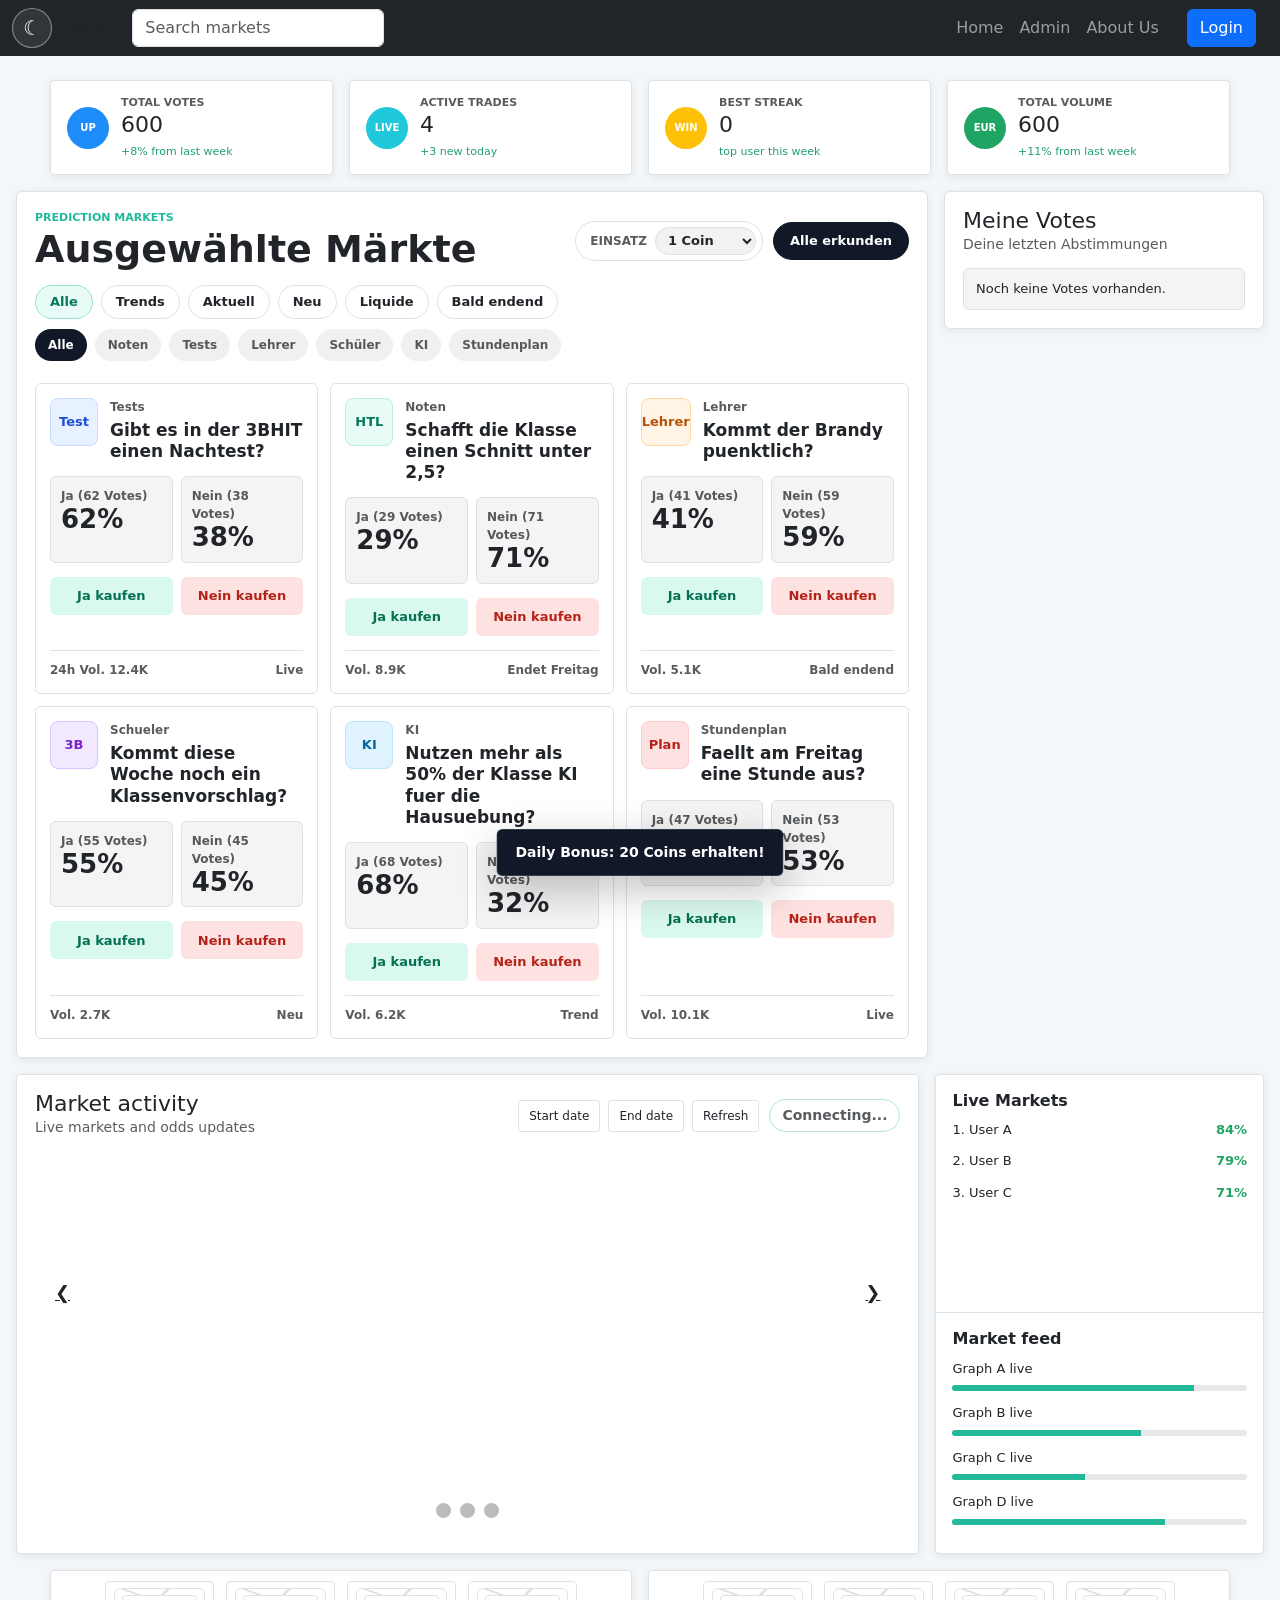
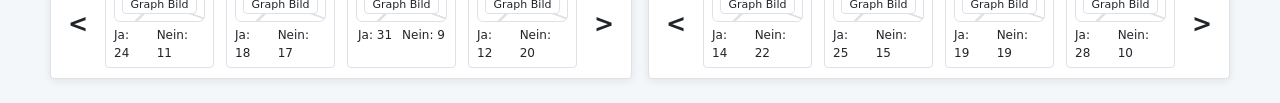
==== commit 8ea7f233: "Merge branch 'Jakob' into Experimental" ====
--- a/frontend/index.html
+++ b/frontend/index.html
@@ -3,7 +3,7 @@
 <head>
     <meta charset="UTF-8">
     <meta name="viewport" content="width=device-width, initial-scale=1.0">
-    <title>Document</title>
+    <title>HTLkrems Predict</title>
 
     <!-- Bootstrap -->
     <script src="https://cdn.jsdelivr.net/npm/bootstrap@5.3.8/dist/js/bootstrap.bundle.min.js"></script>
@@ -31,7 +31,7 @@
             <div class="navbar-search">
                 <form>
                     <label for="search">Search:</label>
-                    <input type="text" class="form-control" id="search" placeholder="Enter search term">
+                    <input type="text" class="form-control" id="search" placeholder="Search markets">
                 </form>
             </div>
 
@@ -46,8 +46,10 @@
             <div class="auth-area">
                 <!--Login/Signup-->
                 <div class="auth-buttons">
+                    <span class="navbar-text text-light" id="authUserName"></span>
+                    <a class="btn btn-outline-light d-none" id="profileLink" href="profile.html">Profile</a>
+                    <button type="button" class="btn btn-outline-light d-none" id="logoutButton">Logout</button>
                     <button type="button" class="btn btn-primary" id="openLoginModal">Login</button>
-                    <button type="button" class="btn btn-secondary" id="openSignupModal">Signup</button>
                 </div>
             </div>
         </div>
@@ -56,60 +58,19 @@
 
 <!-- Login Modal Logik -->
     <div class="auth-modal" id="loginModal">
-        <form class="auth-modal-content auth-animate" action="/action_page.php" method="post">
+        <div class="auth-modal-content auth-animate">
             <div class="auth-modal-header">
-                <h2>Login</h2>
+                <h2>Sign in</h2>
                 <button type="button" class="auth-close" data-close-modal="loginModal" title="Close Modal">&times;</button>
             </div>
 
-            <label for="loginUsername"><b>Username</b></label>
-            <input type="text" id="loginUsername" placeholder="Enter Username" name="uname" required>
-
-            <label for="loginPassword"><b>Password</b></label>
-            <input type="password" id="loginPassword" placeholder="Enter Password" name="psw" required>
-
-            <button type="submit" class="auth-submit">Login</button>
-
-            <label class="auth-checkbox">
-                <input type="checkbox" checked="checked" name="remember"> Remember me
-            </label>
-
-            <div class="auth-modal-footer">
+            <p>Sign in with your HTL Krems Microsoft account to place bets and view your profile.</p>
+
+            <div class="auth-actions">
                 <button type="button" class="auth-cancel" data-close-modal="loginModal">Cancel</button>
-                <span>Forgot <a href="#">password?</a></span>
-            </div>
-        </form>
-    </div>
-<!--////////////////////////////////////////////////////////////////////////////////////////////////////////////////////////////////////////////////////////////////////////////////////////-->
-
-<!-- Signup Modal Logik -->
-    <div class="auth-modal" id="signupModal">
-        <form class="auth-modal-content auth-animate" action="/action_page.php" method="post">
-            <div class="auth-modal-header">
-                <h2>Sign Up</h2>
-                <button type="button" class="auth-close" data-close-modal="signupModal" title="Close Modal">&times;</button>
-            </div>
-
-            <label for="signupEmail"><b>Email</b></label>
-            <input type="text" id="signupEmail" placeholder="Enter Email" name="email" required>
-
-            <label for="signupPassword"><b>Password</b></label>
-            <input type="password" id="signupPassword" placeholder="Enter Password" name="psw" required>
-
-            <label for="signupPasswordRepeat"><b>Repeat Password</b></label>
-            <input type="password" id="signupPasswordRepeat" placeholder="Repeat Password" name="psw-repeat" required>
-
-            <label class="auth-checkbox">
-                <input type="checkbox" checked="checked" name="remember"> Remember me
-            </label>
-
-            <p>By creating an account you agree to our <a href="#">Terms & Privacy</a>.</p>
-
-            <div class="auth-actions">
-                <button type="button" class="auth-cancel" data-close-modal="signupModal">Cancel</button>
-                <button type="submit" class="auth-submit">Sign Up</button>
-            </div>
-        </form>
+                <button type="button" class="auth-submit" id="microsoftLoginButton">Continue with Microsoft</button>
+            </div>
+        </div>
     </div>
 <!--////////////////////////////////////////////////////////////////////////////////////////////////////////////////////////////////////////////////////////////////////////////////////////-->
     <div class="page-content">
@@ -385,12 +346,16 @@
             <div class="graph-overview">
                 <div class="panel-header">
                     <div>
-                        <h2>Network Activities</h2>
-                        <span>Graph title sub-title</span>
-                    </div>
-                    <div class="date-filter">
+                        <h2>Market activity</h2>
+                        <span>Live markets and odds updates</span>
+                    </div>
+                    <div class="dashboard-actions">
+                        <div class="date-filter">
                         <button type="button">Start date</button>
                         <button type="button">End date</button>
+                            <button type="button" id="refreshMarketsButton">Refresh</button>
+                        </div>
+                        <span class="backend-badge" id="apiStatus">Connecting...</span>
                     </div>
                 </div>
 
@@ -491,9 +456,9 @@
             </div>
 
             <aside class="ongoing-trades-panel">
-                <section class="ranking-section">
-                    <h2>Ranking</h2>
-                    <ul class="ranking-list">
+                <section class="ranking-section" id="live-markets">
+                    <h2>Live Markets</h2>
+                    <ul class="ranking-list" id="liveMarketsList">
                         <li><span>1. User A</span><strong>84%</strong></li>
                         <li><span>2. User B</span><strong>79%</strong></li>
                         <li><span>3. User C</span><strong>71%</strong></li>
@@ -501,8 +466,8 @@
                 </section>
 
                 <section class="ongoing-section">
-                    <h2>Ongoing Trades</h2>
-                    <ul class="ongoing-list">
+                    <h2>Market feed</h2>
+                    <ul class="ongoing-list" id="marketFeedList">
                         <li>
                             <span>Graph A live</span>
                             <div class="trade-progress"><span style="width: 82%"></span></div>
--- a/frontend/style.css
+++ b/frontend/style.css
@@ -901,6 +901,12 @@
   margin-bottom: 12px;
 }
 
+.dashboard-actions {
+  align-items: center;
+  display: flex;
+  gap: 10px;
+}
+
 .panel-header h2 {
   font-size: 22px;
   font-weight: 500;
@@ -926,6 +932,24 @@
   font-size: 12px;
   min-height: 32px;
   padding: 5px 10px;
+}
+
+.backend-badge {
+  align-items: center;
+  border: 1px solid rgba(34, 185, 154, 0.35);
+  border-radius: 999px;
+  color: #22b99a;
+  display: inline-flex;
+  font-size: 12px;
+  font-weight: 700;
+  min-height: 32px;
+  padding: 5px 12px;
+  white-space: nowrap;
+}
+
+.backend-badge.is-warn {
+  border-color: rgba(220, 53, 69, 0.35);
+  color: #dc3545;
 }
 
 /* Slideshow container */
@@ -1322,12 +1346,21 @@
     flex-direction: column;
   }
 
+  .dashboard-actions {
+    align-items: stretch;
+    flex-direction: column;
+  }
+
   .date-filter {
     width: 100%;
   }
 
   .date-filter button {
     flex: 1;
+  }
+
+  .backend-badge {
+    justify-content: center;
   }
 }
 
@@ -1342,6 +1375,7 @@
   }
 }
 
+<<<<<<< HEAD
 @media screen and (max-width: 1500px) {
   .coin-system {
     margin-bottom: 16px;
@@ -1396,4 +1430,158 @@
   .stake-control {
     justify-content: space-between;
   }
-}
+=======
+.page-header {
+  align-items: center;
+  display: flex;
+  gap: 16px;
+  justify-content: space-between;
+  margin-bottom: 16px;
+}
+
+.page-header h1 {
+  font-size: 28px;
+  margin: 0;
+}
+
+.page-header p {
+  color: var(--bs-secondary-color);
+  margin: 0;
+}
+
+.profile-grid,
+.market-grid {
+  display: grid;
+  gap: 16px;
+  grid-template-columns: repeat(auto-fit, minmax(280px, 1fr));
+}
+
+.profile-card,
+.market-card {
+  background: var(--bs-body-bg);
+  border: 1px solid var(--bs-border-color);
+  border-radius: 4px;
+  box-shadow: 0 2px 8px rgba(16, 31, 49, 0.08);
+  padding: 16px;
+}
+
+.profile-card h2,
+.market-card h2 {
+  font-size: 16px;
+  font-weight: 600;
+  margin: 0 0 12px;
+}
+
+.profile-list {
+  display: grid;
+  gap: 12px;
+  margin: 0;
+}
+
+.profile-list div {
+  border-bottom: 1px solid var(--bs-border-color);
+  display: flex;
+  justify-content: space-between;
+  padding-bottom: 8px;
+}
+
+.profile-list div:last-child {
+  border-bottom: 0;
+  padding-bottom: 0;
+}
+
+.profile-list dt {
+  color: var(--bs-secondary-color);
+  font-size: 11px;
+  font-weight: 700;
+  letter-spacing: 0.4px;
+  text-transform: uppercase;
+}
+
+.profile-list dd {
+  font-weight: 600;
+  margin: 0;
+}
+
+.profile-actions {
+  align-items: center;
+  display: flex;
+  flex-wrap: wrap;
+  gap: 10px;
+  margin-top: 12px;
+}
+
+.profile-bets-list {
+  display: flex;
+  flex-direction: column;
+  gap: 12px;
+  list-style: none;
+  margin: 0;
+  padding: 0;
+}
+
+.profile-bets-list li {
+  align-items: center;
+  background: var(--bs-body-bg);
+  border: 1px solid var(--bs-border-color);
+  border-radius: 4px;
+  display: flex;
+  gap: 12px;
+  justify-content: space-between;
+  padding: 10px 12px;
+}
+
+.profile-bets-list li small {
+  color: var(--bs-secondary-color);
+  display: block;
+  font-size: 12px;
+}
+
+.bet-form {
+  display: flex;
+  flex-direction: column;
+  gap: 12px;
+}
+
+.bet-form label {
+  color: var(--bs-secondary-color);
+  font-size: 12px;
+  font-weight: 600;
+  text-transform: uppercase;
+}
+
+.bet-form input,
+.bet-form select,
+.bet-form textarea {
+  background: var(--bs-body-bg);
+  border: 1px solid var(--bs-border-color);
+  border-radius: 4px;
+  color: var(--bs-body-color);
+  padding: 8px 10px;
+}
+
+.form-status {
+  color: var(--bs-secondary-color);
+  margin: 10px 0 0;
+}
+
+.form-status a {
+  color: #0d6efd;
+  text-decoration: none;
+}
+
+.form-status a:hover {
+  text-decoration: underline;
+}
+
+.auth-callback {
+  text-align: center;
+}
+
+@media screen and (max-width: 640px) {
+  .page-header {
+    align-items: flex-start;
+    flex-direction: column;
+  }
+>>>>>>> 61398883d02585e9497b41d9aeb68313f9d30f73
+}
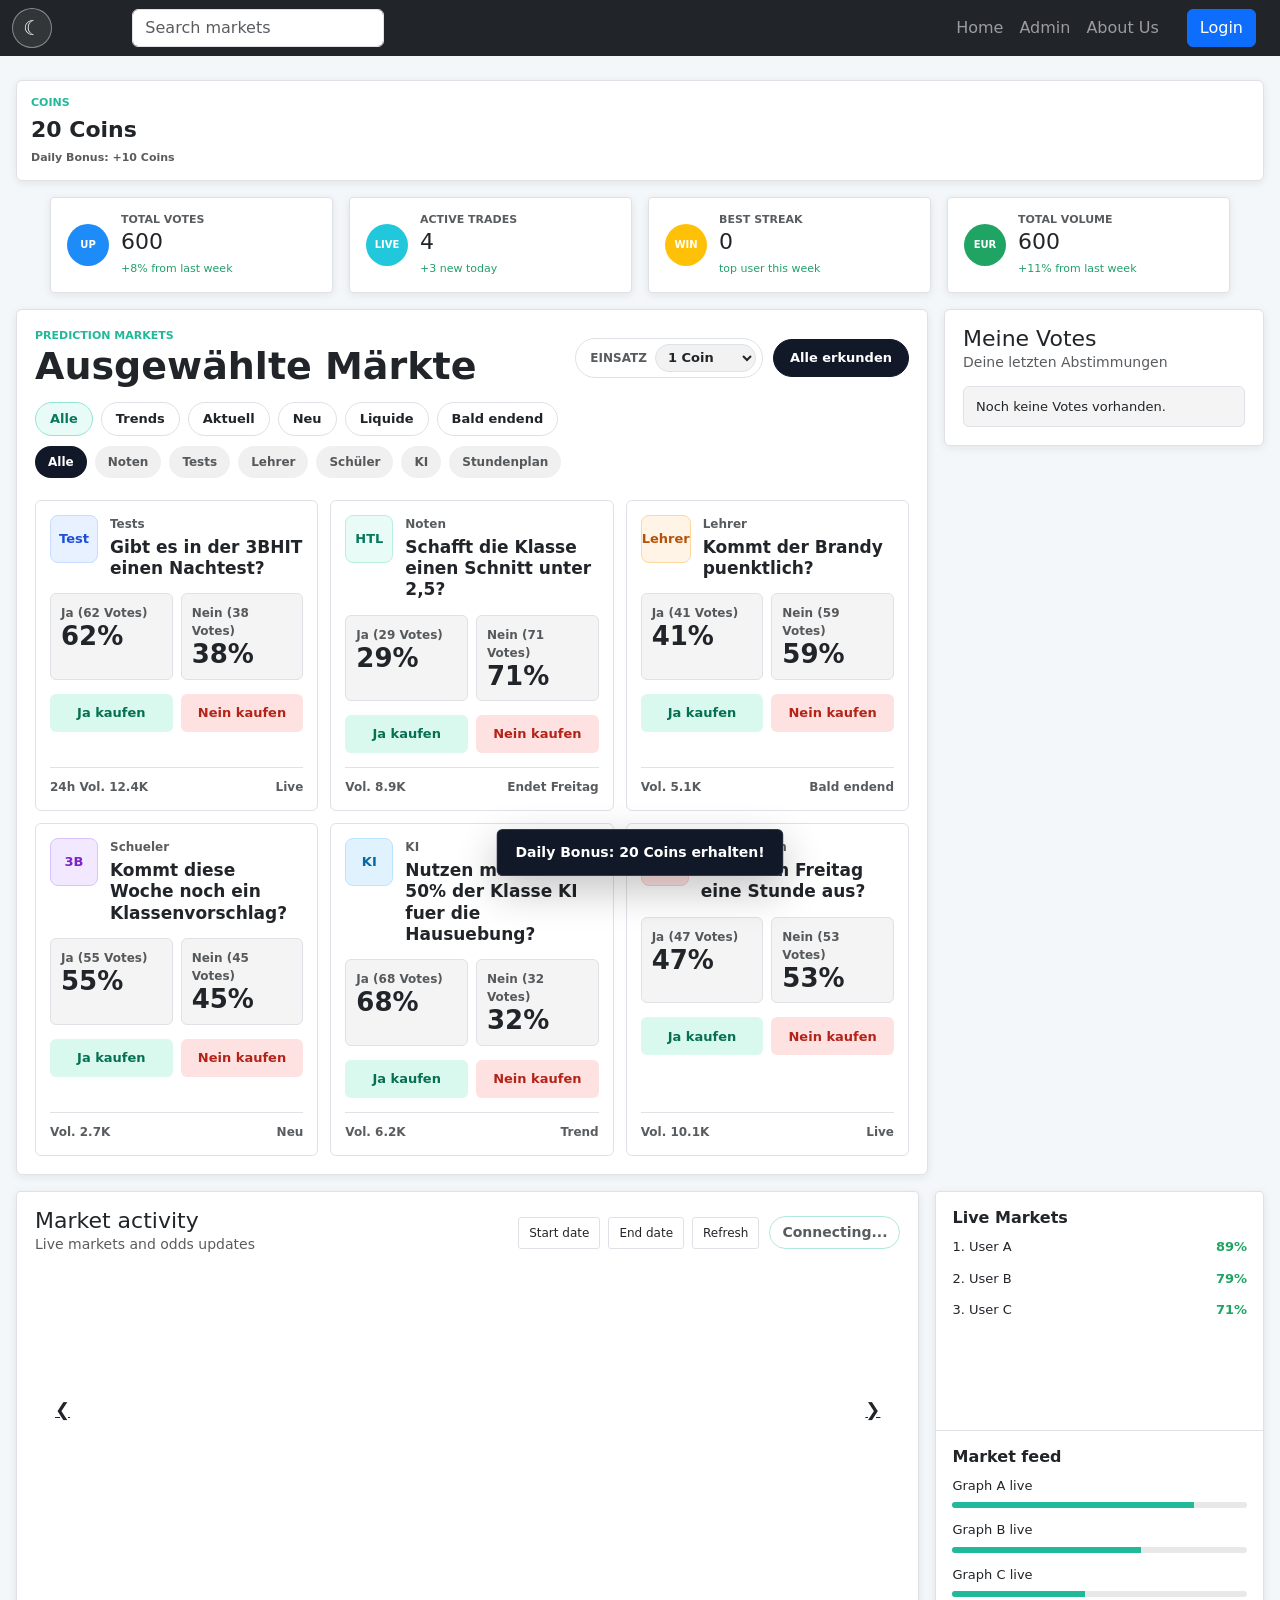
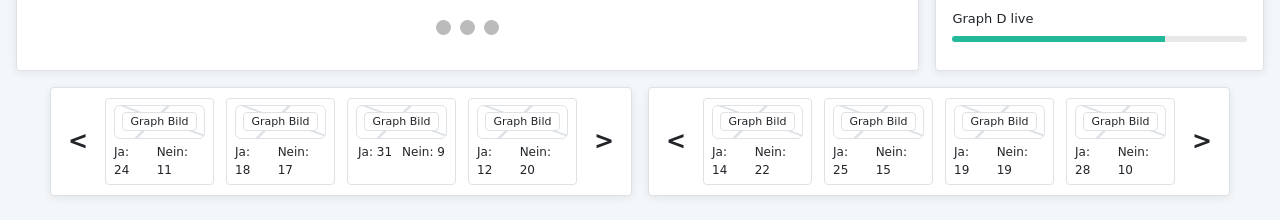
==== commit bd66cde4: "Changes" ====
--- a/frontend/index.html
+++ b/frontend/index.html
@@ -459,7 +459,7 @@
                 <section class="ranking-section" id="live-markets">
                     <h2>Live Markets</h2>
                     <ul class="ranking-list" id="liveMarketsList">
-                        <li><span>1. User A</span><strong>84%</strong></li>
+                        <li><span>1. User A</span><strong>89%</strong></li>
                         <li><span>2. User B</span><strong>79%</strong></li>
                         <li><span>3. User C</span><strong>71%</strong></li>
                     </ul>
--- a/frontend/style.css
+++ b/frontend/style.css
@@ -1375,7 +1375,6 @@
   }
 }
 
-<<<<<<< HEAD
 @media screen and (max-width: 1500px) {
   .coin-system {
     margin-bottom: 16px;
@@ -1430,158 +1429,4 @@
   .stake-control {
     justify-content: space-between;
   }
-=======
-.page-header {
-  align-items: center;
-  display: flex;
-  gap: 16px;
-  justify-content: space-between;
-  margin-bottom: 16px;
-}
-
-.page-header h1 {
-  font-size: 28px;
-  margin: 0;
-}
-
-.page-header p {
-  color: var(--bs-secondary-color);
-  margin: 0;
-}
-
-.profile-grid,
-.market-grid {
-  display: grid;
-  gap: 16px;
-  grid-template-columns: repeat(auto-fit, minmax(280px, 1fr));
-}
-
-.profile-card,
-.market-card {
-  background: var(--bs-body-bg);
-  border: 1px solid var(--bs-border-color);
-  border-radius: 4px;
-  box-shadow: 0 2px 8px rgba(16, 31, 49, 0.08);
-  padding: 16px;
-}
-
-.profile-card h2,
-.market-card h2 {
-  font-size: 16px;
-  font-weight: 600;
-  margin: 0 0 12px;
-}
-
-.profile-list {
-  display: grid;
-  gap: 12px;
-  margin: 0;
-}
-
-.profile-list div {
-  border-bottom: 1px solid var(--bs-border-color);
-  display: flex;
-  justify-content: space-between;
-  padding-bottom: 8px;
-}
-
-.profile-list div:last-child {
-  border-bottom: 0;
-  padding-bottom: 0;
-}
-
-.profile-list dt {
-  color: var(--bs-secondary-color);
-  font-size: 11px;
-  font-weight: 700;
-  letter-spacing: 0.4px;
-  text-transform: uppercase;
-}
-
-.profile-list dd {
-  font-weight: 600;
-  margin: 0;
-}
-
-.profile-actions {
-  align-items: center;
-  display: flex;
-  flex-wrap: wrap;
-  gap: 10px;
-  margin-top: 12px;
-}
-
-.profile-bets-list {
-  display: flex;
-  flex-direction: column;
-  gap: 12px;
-  list-style: none;
-  margin: 0;
-  padding: 0;
-}
-
-.profile-bets-list li {
-  align-items: center;
-  background: var(--bs-body-bg);
-  border: 1px solid var(--bs-border-color);
-  border-radius: 4px;
-  display: flex;
-  gap: 12px;
-  justify-content: space-between;
-  padding: 10px 12px;
-}
-
-.profile-bets-list li small {
-  color: var(--bs-secondary-color);
-  display: block;
-  font-size: 12px;
-}
-
-.bet-form {
-  display: flex;
-  flex-direction: column;
-  gap: 12px;
-}
-
-.bet-form label {
-  color: var(--bs-secondary-color);
-  font-size: 12px;
-  font-weight: 600;
-  text-transform: uppercase;
-}
-
-.bet-form input,
-.bet-form select,
-.bet-form textarea {
-  background: var(--bs-body-bg);
-  border: 1px solid var(--bs-border-color);
-  border-radius: 4px;
-  color: var(--bs-body-color);
-  padding: 8px 10px;
-}
-
-.form-status {
-  color: var(--bs-secondary-color);
-  margin: 10px 0 0;
-}
-
-.form-status a {
-  color: #0d6efd;
-  text-decoration: none;
-}
-
-.form-status a:hover {
-  text-decoration: underline;
-}
-
-.auth-callback {
-  text-align: center;
-}
-
-@media screen and (max-width: 640px) {
-  .page-header {
-    align-items: flex-start;
-    flex-direction: column;
-  }
->>>>>>> 61398883d02585e9497b41d9aeb68313f9d30f73
-}
+}
